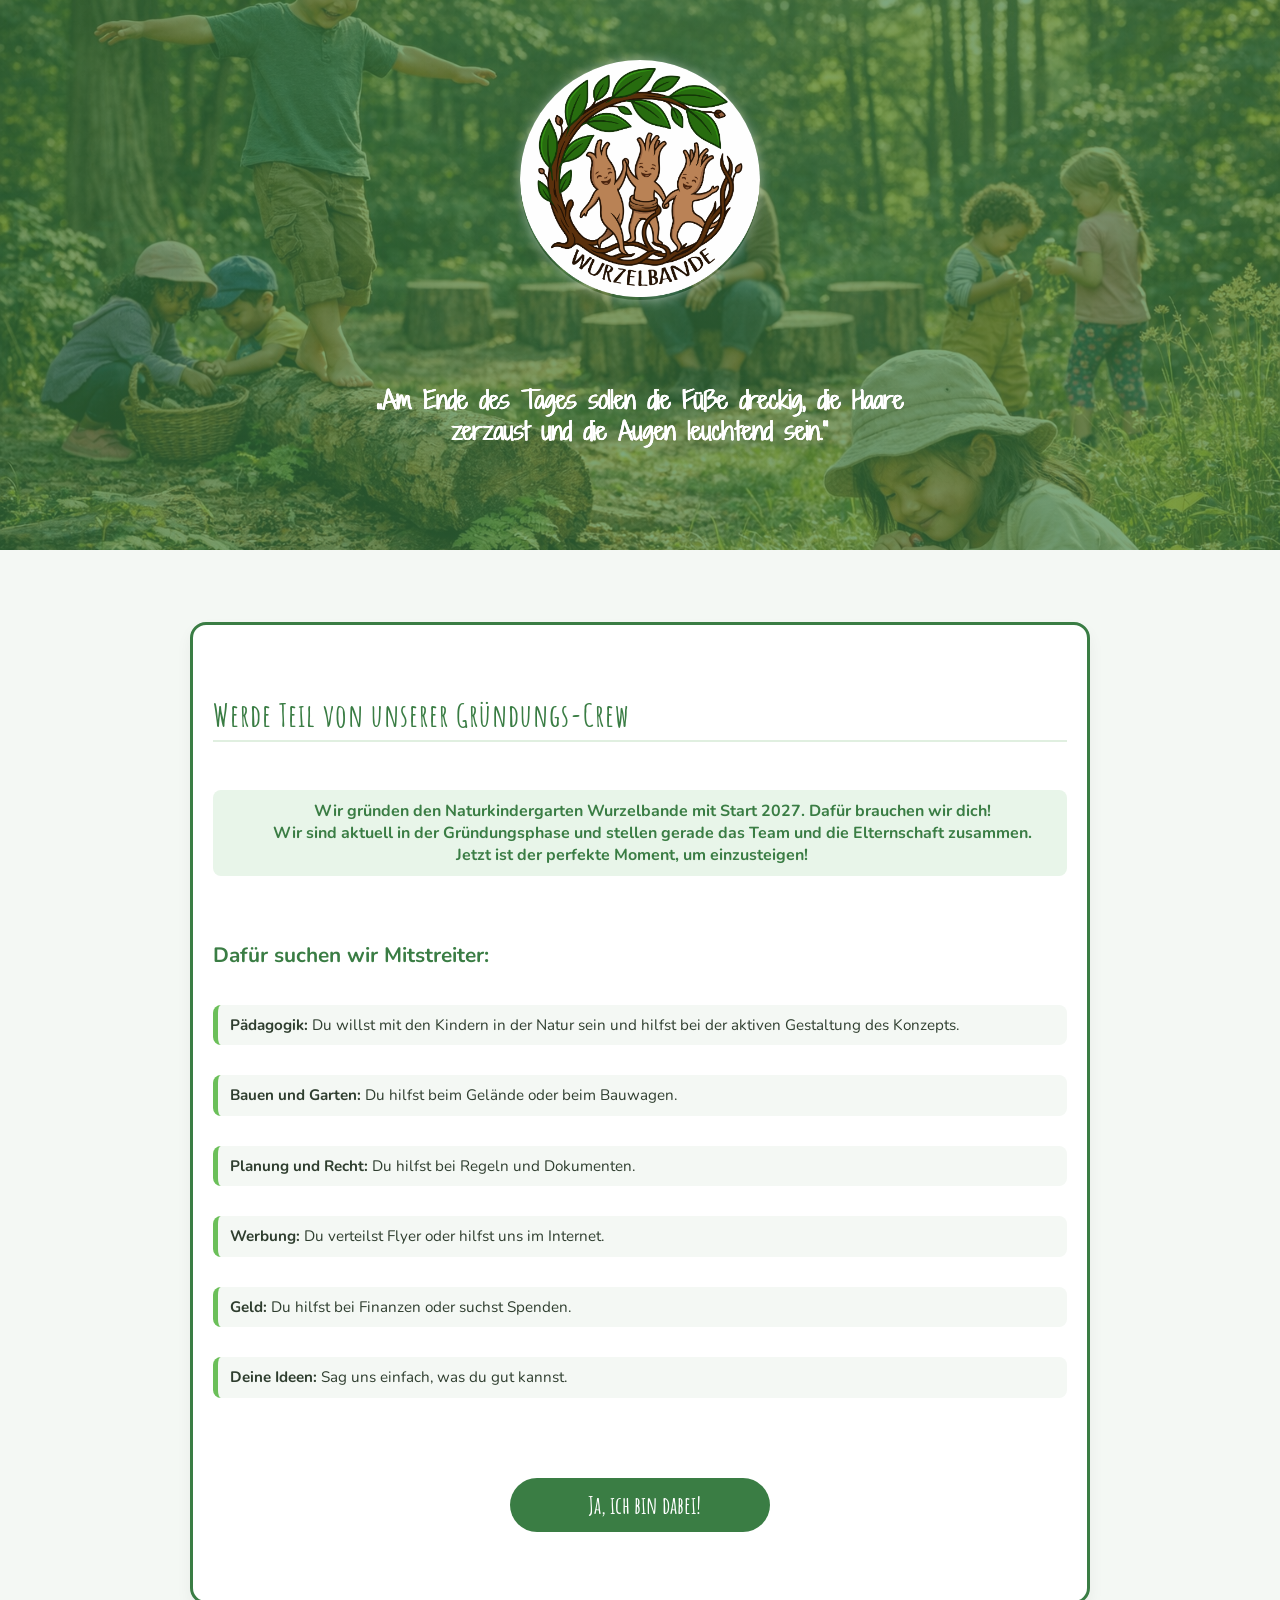
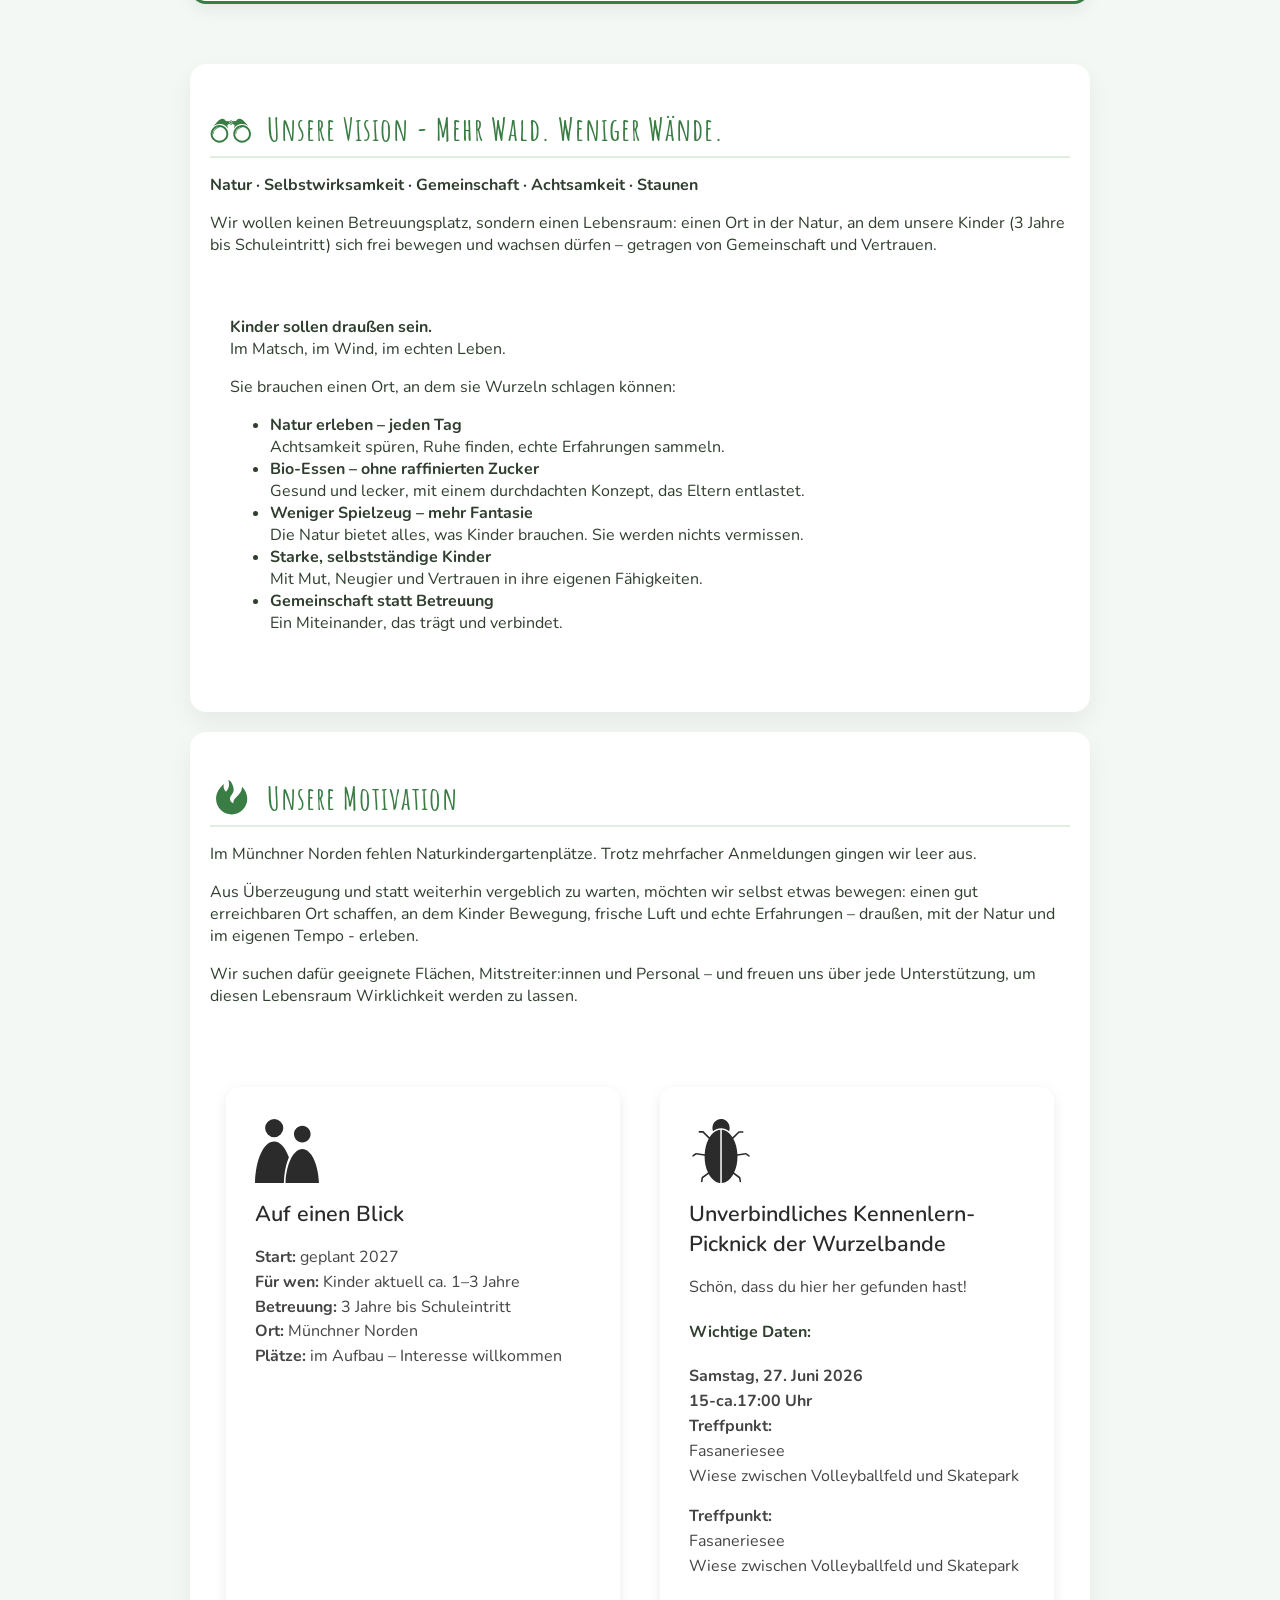
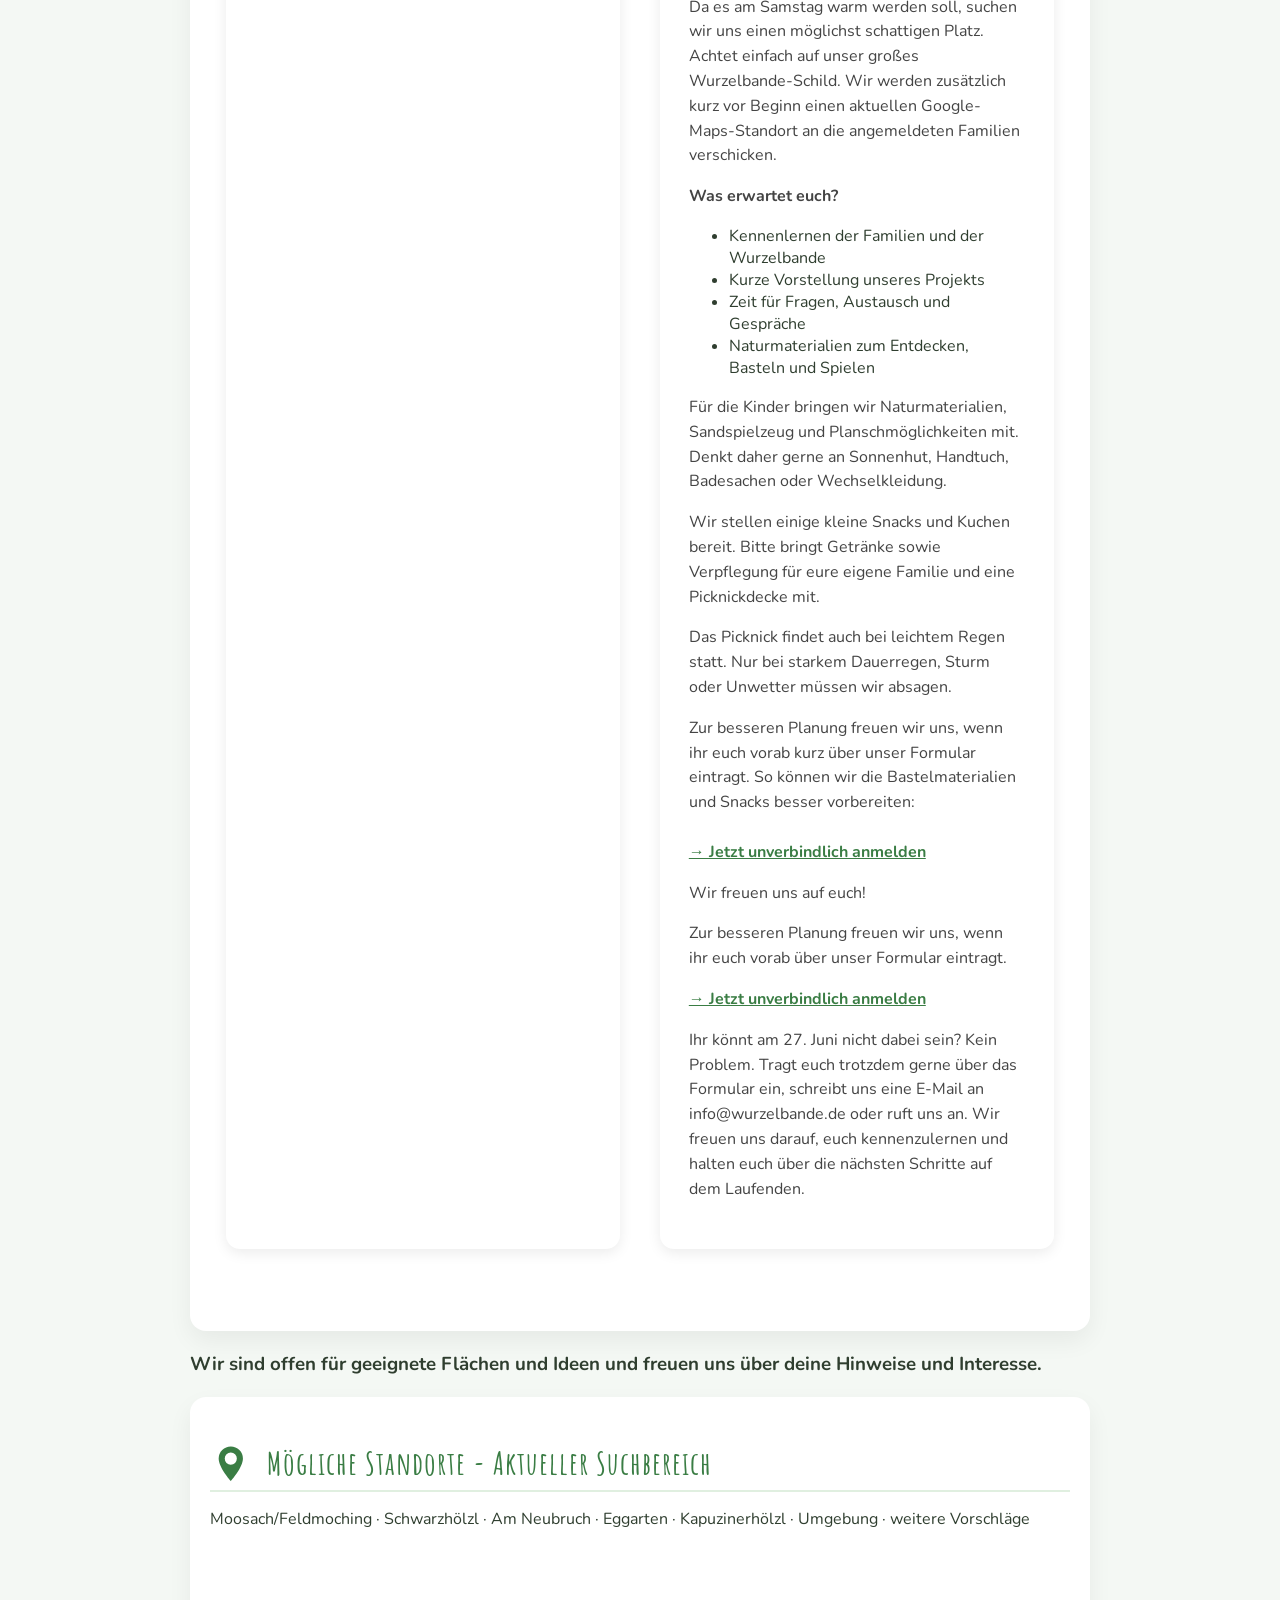
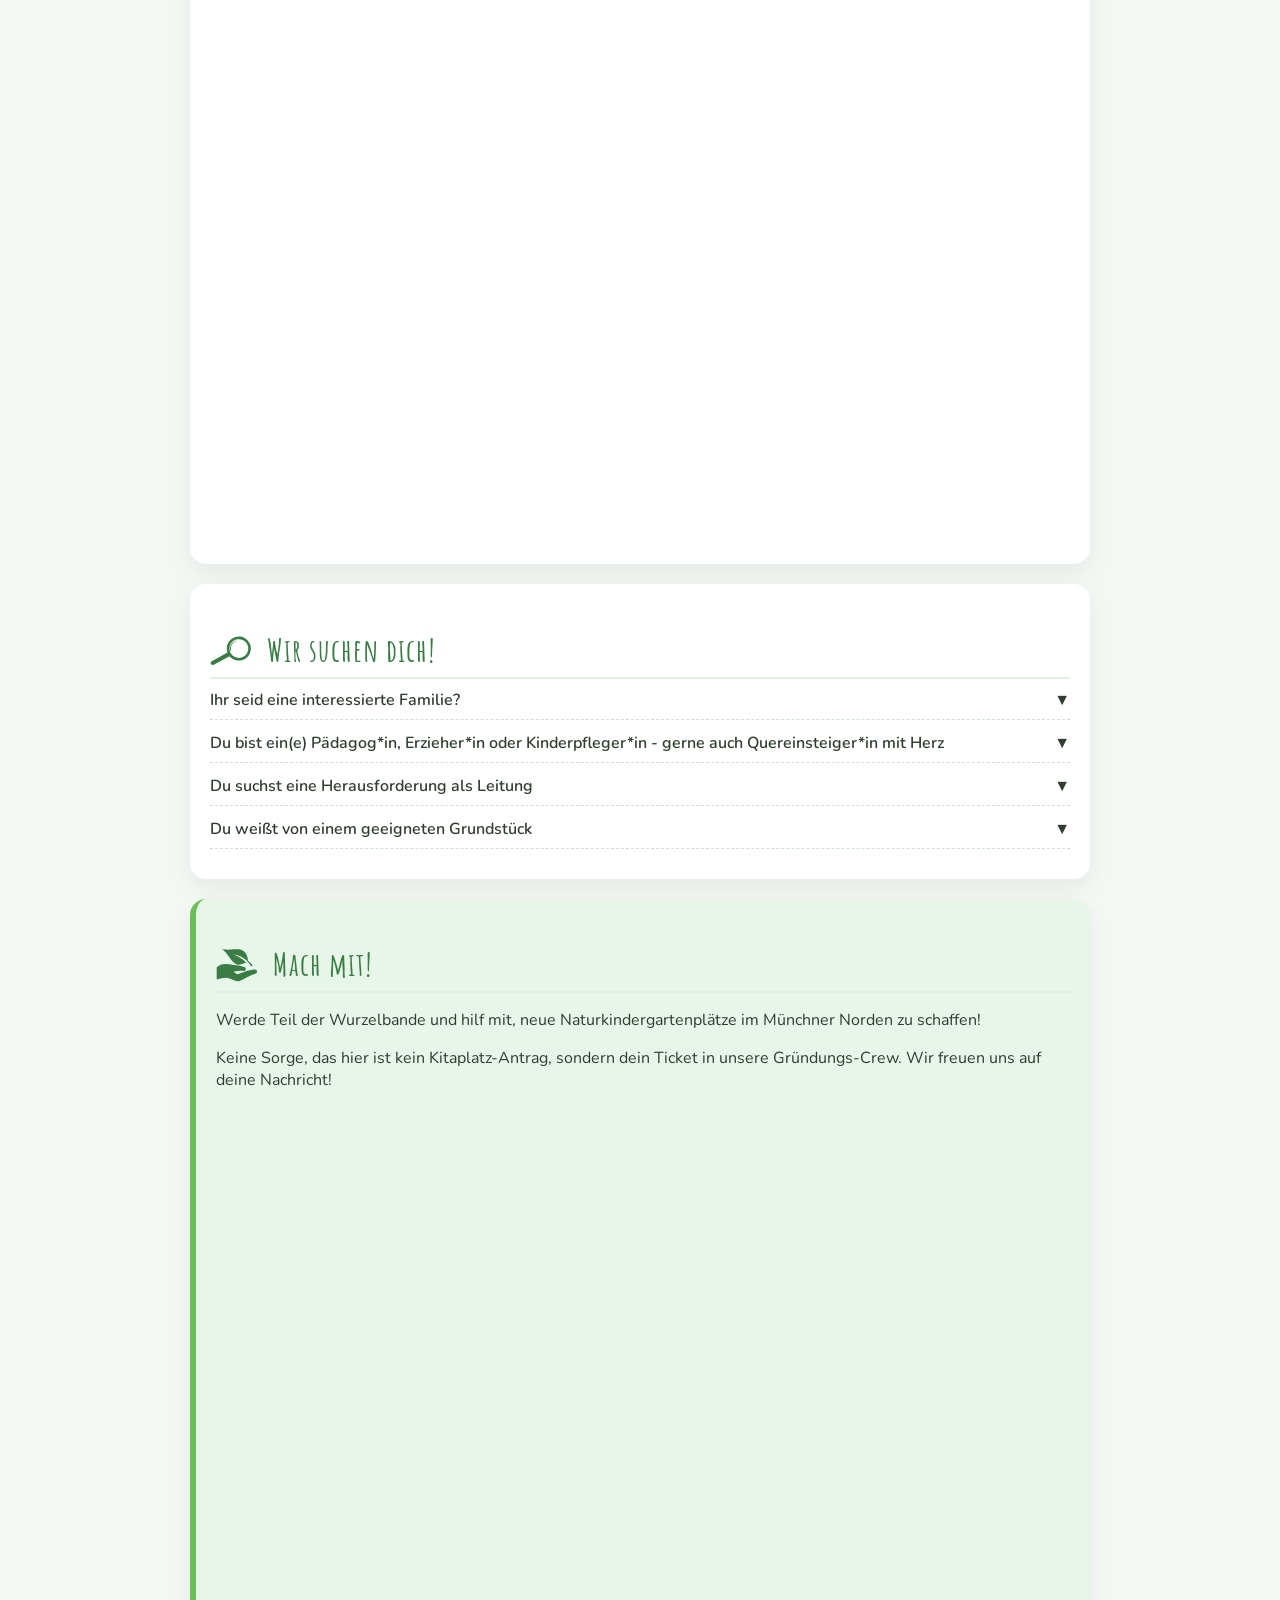
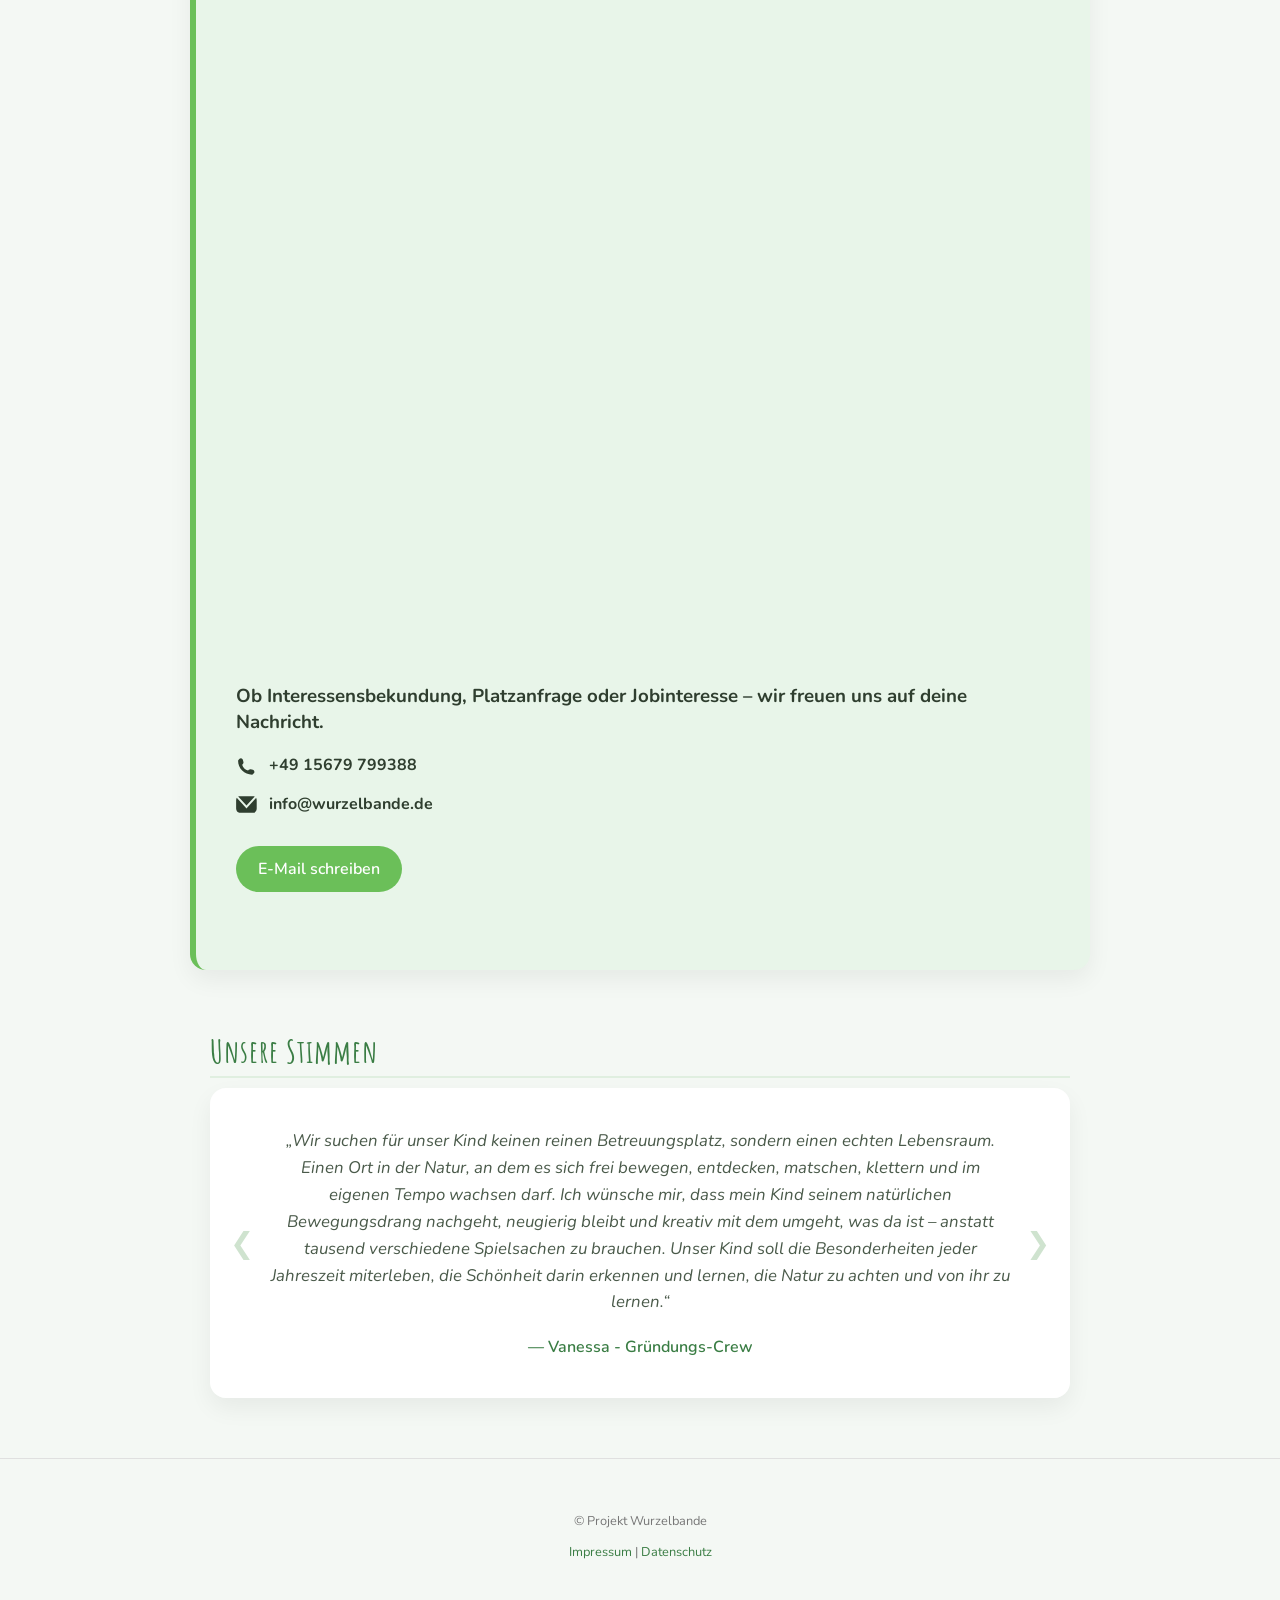
==== index.html @ 3ebfa4a1 "Enhance event details for the picnic Added additional information about the event, including details" ====
<!DOCTYPE html>
<html lang="de">
<head>
  <meta charset="UTF-8">
  <meta name="viewport" content="width=device-width, initial-scale=1.0">
  <title>Projekt Wurzelbande – Naturkindergarten Neugründung Münchner Norden</title>

  <link rel="icon" href="/favicon.svg" type="image/svg+xml">
  <link rel="icon" href="/favicon.png" type="image/png" sizes="32x32">

  <link href="https://fonts.googleapis.com/css2?family=Nunito:wght@400;600&family=Playfair+Display:ital@1&family=Amatic+SC:wght@400;700&family=Shadows+Into+Light+Two&display=swap" rel="stylesheet">
  <link rel="stylesheet" href="styles.css">
</head>

<body>
  <div class="kaefer-walk" style="--rand: 0.1">
    <img src="kaefer-cursor.svg" class="kaefer-frame frame1">
    <img src="kaefer2.svg" class="kaefer-frame frame2">
  </div>
  
  <div class="kaefer-walk" style="--rand: 0.6">
    <img src="kaefer-cursor.svg" class="kaefer-frame frame1">
    <img src="kaefer2.svg" class="kaefer-frame frame2">
  </div>
  
  <div class="kaefer-walk" style="--rand: 0.9">
    <img src="kaefer-cursor.svg" class="kaefer-frame frame1">
    <img src="kaefer2.svg" class="kaefer-frame frame2">
  </div>

  <header class="hero">
    <div class="logo-white-bg">
      <a href="index.html"><img src="202603_logo_wurzelbande_white_bg.png" alt="Wurzelbande Logo"></a>
    </div>
    <p class="quote">
      „Am Ende des Tages sollen die Füße dreckig, die Haare zerzaust und die Augen leuchtend sein.“
    </p>
  </header>

  <!-- OPTIMIERTER CTA-BEREICH -->
<section id="mitmachen" class="cta-section">
  <div class="card highlight-card">
    <h2>Werde Teil von unserer Gründungs-Crew</h2>
    
    <p class="urgent-note">
      Wir gründen den Naturkindergarten Wurzelbande mit Start 2027. Dafür brauchen wir dich!</br>
      Wir sind aktuell in der Gründungsphase und stellen gerade das Team und die Elternschaft zusammen.</br> 
      Jetzt ist der perfekte Moment, um einzusteigen!
    </p>

    <div class="action-box">
      <h3>Dafür suchen wir Mitstreiter:</h3>
      <ul class="task-list">
        <li><strong>Pädagogik:</strong> Du willst mit den Kindern in der Natur sein und hilfst bei der aktiven Gestaltung des Konzepts.</li>
        <li><strong>Bauen und Garten:</strong> Du hilfst beim Gelände oder beim Bauwagen.</li>
        <li><strong>Planung und Recht:</strong> Du hilfst bei Regeln und Dokumenten.</li>
        <li><strong>Werbung:</strong> Du verteilst Flyer oder hilfst uns im Internet.</li>
        <li><strong>Geld:</strong> Du hilfst bei Finanzen oder suchst Spenden.</li>
        <li><strong>Deine Ideen:</strong> Sag uns einfach, was du gut kannst.</li>
      </ul>
      
      <a href="#form" class="cta-button">
        Ja, ich bin dabei!
      </a>
    </div>
  </div>
</section>

<section>

  <div class="card">
    <h2>
      <svg class="icon" viewBox="0 0 24 24" xmlns="http://www.w3.org/2000/svg" aria-hidden="true" fill="currentColor">
        <path d="M5.468 8.689c1.398 0 2.674.546 3.585 1.519.911.91 1.52 2.187 1.52 3.584s-.548 2.674-1.52 3.585c-.911.911-2.187 1.519-3.585 1.519s-2.673-.547-3.584-1.519c-.912-.911-1.52-2.187-1.52-3.585s.547-2.673 1.52-3.584c.91-.912 2.187-1.52 3.584-1.52m2.795 2.31c-.729-.73-1.701-1.155-2.795-1.155s-2.065.425-2.795 1.154S1.52 12.7 1.52 13.792s.425 2.066 1.154 2.795 1.702 1.155 2.795 1.155 2.066-.426 2.795-1.155 1.155-1.701 1.155-2.795-.426-2.066-1.155-2.795m-6.136 2.674c0 .06-.061.121-.183.121-.06 0-.182-.06-.182-.121 0-.972.365-1.823 1.033-2.491s1.519-1.033 2.552-1.033c.06 0 .182.06.182.121s-.06.122-.182.122c-.912 0-1.701.364-2.248.972-.608.608-.972 1.397-.972 2.309M18.53 8.689c1.398 0 2.674.546 3.585 1.519.912.91 1.52 2.187 1.52 3.584s-.548 2.674-1.52 3.585c-.911.911-2.187 1.519-3.585 1.519s-2.673-.547-3.584-1.519c-.912-.911-1.52-2.187-1.52-3.585s.548-2.673 1.52-3.584c.911-.912 2.187-1.52 3.584-1.52m2.795 2.31c-.729-.73-1.7-1.155-2.795-1.155s-2.065.425-2.794 1.154-1.155 1.702-1.155 2.795.425 2.066 1.155 2.795 1.7 1.155 2.794 1.155 2.066-.426 2.795-1.155 1.155-1.701 1.155-2.795-.425-2.066-1.155-2.795m-6.136 2.674c0 .06-.061.121-.183.121-.06 0-.182-.06-.182-.121 0-.972.365-1.823 1.033-2.491s1.52-1.033 2.552-1.033c.06 0 .182.06.182.121s-.06.122-.182.122c-.911 0-1.701.364-2.248.972-.608.608-.972 1.397-.972 2.309m-3.16-7.717q.547 0 .912.365l.121.121 2.005-.06c1.398-2.491 3.707-1.58 7.048 2.916-1.276-1.033-2.855-1.458-4.435-1.154a5.42 5.42 0 0 0-3.828 2.552c.122-.73.243-1.398.365-1.945l-1.094-.79c-.06.061-.122.122-.122.183q-.364.364-.911.364t-.911-.364c-.061-.061-.122-.122-.122-.183l-1.094.79c.122.608.304 1.215.365 1.945-.85-1.337-2.248-2.248-3.828-2.552-1.58-.243-3.22.182-4.435 1.154C5.408 4.8 7.716 3.89 9.114 6.38l2.005.06.121-.121q.365-.365.912-.365zm.608.669c-.182-.183-.365-.243-.608-.243s-.486.121-.607.243c-.183.182-.243.364-.243.607s.121.486.243.608c.182.182.364.243.607.243s.486-.122.608-.243c.182-.182.243-.365.243-.608s-.122-.486-.243-.607m-.608.06c.304 0 .547.244.547.547s-.243.547-.547.547-.547-.243-.547-.547.243-.547.547-.547"/>
      </svg>
      Unsere Vision - Mehr Wald. Weniger Wände.
    </h2>
    <p><strong>Natur · Selbstwirksamkeit · Gemeinschaft · Achtsamkeit · Staunen</strong></p>
    <p>
      Wir wollen keinen Betreuungsplatz, sondern einen Lebensraum:
      einen Ort in der Natur, an dem unsere Kinder (3 Jahre bis Schuleintritt) sich frei bewegen und wachsen dürfen –
      getragen von Gemeinschaft und Vertrauen.
    </p>
    <section>
      <p><strong>Kinder sollen draußen sein.</strong><br>
      Im Matsch, im Wind, im echten Leben.</p>
    
      <p>Sie brauchen einen Ort, an dem sie Wurzeln schlagen können:</p>
    
      <ul>
        <li>
          <strong>Natur erleben – jeden Tag</strong><br>
          Achtsamkeit spüren, Ruhe finden, echte Erfahrungen sammeln.
        </li>
        <li>
          <strong>Bio-Essen – ohne raffinierten Zucker</strong><br>
          Gesund und lecker, mit einem durchdachten Konzept, das Eltern entlastet.
        </li>
        <li>
          <strong>Weniger Spielzeug – mehr Fantasie</strong><br>
          Die Natur bietet alles, was Kinder brauchen. Sie werden nichts vermissen.
        </li>
        <li>
          <strong>Starke, selbstständige Kinder</strong><br>
          Mit Mut, Neugier und Vertrauen in ihre eigenen Fähigkeiten.
        </li>
        <li>
          <strong>Gemeinschaft statt Betreuung</strong><br>
          Ein Miteinander, das trägt und verbindet.
        </li>
      </ul>
    </section>
  </div>

  <div class="card">
    <h2>
      <svg class="icon" viewBox="0 0 24 24">
        <path d="M12 2c1.5 2.5 2 4.5 1.5 6-.5 1.5-2 2.5-2 4 0 1.2.8 2.2 2 2.6-.3-1.8 1.2-3.1 2.5-4.4 1.4-1.4 2.5-3.1 2.5-5.2 2 2 3 4.5 3 7 0 5-4 9-9 9s-9-4-9-9c0-3.2 1.8-6.2 4.5-8.5-.5 2 .2 3.5 1.2 4.5 1.2-1.2 1.8-2.8 1.8-4.5 0-.8-.2-1.6-.5-2.5z"/>
      </svg>
      Unsere Motivation
    </h2>
    <p>Im Münchner Norden fehlen Naturkindergartenplätze. Trotz mehrfacher Anmeldungen gingen wir leer aus.</p>
    <p>
      Aus Überzeugung und statt weiterhin vergeblich zu warten, möchten wir selbst etwas bewegen: einen gut erreichbaren Ort schaffen, an dem Kinder Bewegung, 
      frische Luft und echte Erfahrungen – draußen, mit der Natur und im eigenen Tempo - erleben.
    </p>
    <p>
      Wir suchen dafür geeignete Flächen, Mitstreiter:innen und Personal – und freuen uns über jede Unterstützung, 
      um diesen Lebensraum Wirklichkeit werden zu lassen. 
    </p>
    <section class="werte">
      <div class="werte-grid">
        <article class="werte-card">
          <div class="werte-icon">
            <svg viewBox="0 0 64 64" xmlns="http://www.w3.org/2000/svg" aria-hidden="true" fill="currentColor">
              <path d="M47.3 6.8c-4.6 0-8.3 3.7-8.3 8.3s3.7 8.3 8.3 8.3 8.3-3.7 8.3-8.3-3.7-8.3-8.3-8.3M19.2 0a9.1 9.1 0 1 0 0 18.2 9.1 9.1 0 0 0 0-18.2M0 64c.6-23.1 8.4-41.6 19.2-41.6 5.9 0 11.2 6.1 14.7 15.9-2.9 6.8-4.8 16-5 26H0zm47.3-34.1c9.2 0 16.7 16.5 16.7 36.1H30.5c.1-19.6 7.6-36.1 16.8-36.1z"/>
            </svg>
          </div>
        
          <h3>Auf einen Blick</h3>
        
          <p>
            <strong>Start:</strong> geplant 2027<br>
            <strong>Für wen:</strong> Kinder aktuell ca. 1–3 Jahre<br>
            <strong>Betreuung:</strong> 3 Jahre bis Schuleintritt<br>
            <strong>Ort:</strong> Münchner Norden<br>
            <strong>Plätze:</strong> im Aufbau – Interesse willkommen
          </p>
        </article>
        <article class="werte-card">
          <div class="werte-icon">
            <svg viewBox="0 0 1776 1980" xmlns="http://www.w3.org/2000/svg" aria-hidden="true" fill="currentColor">
              <path d="M866 1980V332c-128 10-244 97-331 234L349 381c-5-5-11-7-17-7H214c-13 0-24 11-24 24s11 24 24 24h108l187 186s1 0 1 1c-71 130-118 296-127 480l-261-40c-7-1-14 1-19 5l-94 69c-10 8-13 22-5 33 8 10 22 13 33 5l87-64 257 39v21c0 188 39 360 104 499l-191 142c-5 4-8 10-9 16l-17 117a23.7 23.7 0 1 0 47 7l16-107 176-131c9 16 17 31 27 46 87 138 203 227 332 237zm427-324 189 141c5 4 8 10 9 16l17 117a23.7 23.7 0 1 1-47 7l-16-107-175-130c-8 15-17 30-26 45-87 138-203 227-332 237V334c128 10 244 97 330 233l185-184c5-5 11-7 17-7h118c13 0 24 11 24 24s-11 24-24 24h-108l-186 185c72 130 118 297 128 481l258-39c7-1 14 1 19 5l94 69c10 8 13 22 5 33-8 10-22 13-33 5l-87-64-254 39v21c0 188-39 361-104 500zM916 1C769-13 639 99 624 253c-4 43 1 85 15 124 75-60 160-93 251-93 90 0 175 33 249 92 8-22 14-46 16-71 15-153-92-289-239-303z"/>
            </svg>
          </div>    
<h3 id="aktuelles">Unverbindliches Kennenlern-Picknick der Wurzelbande</h3>

<p>
Schön, dass du hier her gefunden hast!
</p>

<h4>Wichtige Daten:</h4>
<p>
<strong>Samstag, 27. Juni 2026</strong><br>
<strong>15-ca.17:00 Uhr</strong><br>
<strong>Treffpunkt:</strong><br>
Fasaneriesee<br>
Wiese zwischen Volleyballfeld und Skatepark
</p>

<p>
<strong>Treffpunkt:</strong><br>
Fasaneriesee<br>
Wiese zwischen Volleyballfeld und Skatepark
</p>

<p>
Da es am Samstag warm werden soll, suchen wir uns einen möglichst schattigen Platz. Achtet einfach auf unser großes Wurzelbande-Schild. Wir werden zusätzlich kurz vor Beginn einen aktuellen Google-Maps-Standort an die angemeldeten Familien verschicken.
</p>

<p>
<strong>Was erwartet euch?</strong>
</p>

<ul>
  <li>Kennenlernen der Familien und der Wurzelbande</li>
  <li>Kurze Vorstellung unseres Projekts</li>
  <li>Zeit für Fragen, Austausch und Gespräche</li>
  <li>Naturmaterialien zum Entdecken, Basteln und Spielen</li>
</ul>

<p>
Für die Kinder bringen wir Naturmaterialien, Sandspielzeug und Planschmöglichkeiten mit. Denkt daher gerne an Sonnenhut, Handtuch, Badesachen oder Wechselkleidung.
</p>

<p>
Wir stellen einige kleine Snacks und Kuchen bereit. Bitte bringt Getränke sowie Verpflegung für eure eigene Familie und eine Picknickdecke mit.
</p>

<p>
Das Picknick findet auch bei leichtem Regen statt. Nur bei starkem Dauerregen, Sturm oder Unwetter müssen wir absagen.
</p>

<p>
Zur besseren Planung freuen wir uns, wenn ihr euch vorab kurz über unser Formular eintragt. So können wir die Bastelmaterialien und Snacks besser vorbereiten:
<br><br>
<a href="#form" style="font-weight: bold; text-decoration: underline;">
→ Jetzt unverbindlich anmelden
</a>
</p>

<p>
Wir freuen uns auf euch!
</p>

<p>
Zur besseren Planung freuen wir uns, wenn ihr euch vorab über unser Formular eintragt.
</p>

<p>
<a href="#form" style="font-weight: bold; text-decoration: underline;">
→ Jetzt unverbindlich anmelden
</a>
</p>

<p>
Ihr könnt am 27. Juni nicht dabei sein? Kein Problem. Tragt euch trotzdem gerne über das Formular ein, schreibt uns eine E-Mail an info@wurzelbande.de oder ruft uns an. Wir freuen uns darauf, euch kennenzulernen und halten euch über die nächsten Schritte auf dem Laufenden.
</p>

      </article>
    </section>
    </div>

    
    <h3><strong>Wir sind offen für geeignete Flächen und Ideen und freuen uns über deine Hinweise und Interesse.</strong></h3>
  </div>

  <div class="card">
    <h2>
      <svg class="icon" viewBox="0 0 24 24">
        <path d="M12 2a7 7 0 0 1 7 7c0 5.25-7 13-7 13S5 14.25 5 9a7 7 0 0 1 7-7zm0 10.5a3.5 3.5 0 1 0 0-7 3.5 3.5 0 0 0 0 7z"/>
      </svg>
      Mögliche Standorte - Aktueller Suchbereich
    </h2>
    <p>Moosach/Feldmoching · Schwarzhölzl · Am Neubruch · Eggarten · Kapuzinerhölzl · Umgebung · weitere Vorschläge</p>
    <!-- Desktop (Zoom 14) -->
    <iframe 
      id="map-desktop"
      width="100%" 
      height="600" 
      frameborder="0" 
      allowfullscreen
      src="https://umap.openstreetmap.fr/de/map/wurzelbande-suchregion_1390798?scaleControl=false&miniMap=false&scrollWheelZoom=false&zoomControl=true&moreControl=true&captionBar=false&captionMenus=true&datalayers=9bab31c8-04dd-421d-86a2-d429b6554ab0#12/48.2041/11.5232"">
    </iframe>
    
    <!-- Tablet (Zoom 13) -->
    <iframe 
      id="map-tablet"
      width="100%" 
      height="500" 
      frameborder="0" 
      allowfullscreen
      src="https://umap.openstreetmap.fr/de/map/wurzelbande-suchregion_1390798?scaleControl=false&miniMap=false&scrollWheelZoom=false&zoomControl=true&moreControl=true&captionBar=false&captionMenus=true&datalayers=9bab31c8-04dd-421d-86a2-d429b6554ab0#13/48.2041/11.5232">
    </iframe>
    
    <!-- Mobil (Zoom 12) -->
    <iframe 
      id="map-mobile"
      width="100%" 
      height="380" 
      frameborder="0" 
      allowfullscreen
      src="https://umap.openstreetmap.fr/de/map/wurzelbande-suchregion_1390798?scaleControl=false&miniMap=false&scrollWheelZoom=false&zoomControl=true&moreControl=true&captionBar=false&captionMenus=true&datalayers=9bab31c8-04dd-421d-86a2-d429b6554ab0#12/48.2041/11.5232">
    </iframe>
  </div>

  <div class="card">
    <h2>
      <svg class="icon" viewBox="0 0 24 24"  xmlns="http://www.w3.org/2000/svg" aria-hidden="true" fill="currentColor">
        <path d="m11.27844 15.10164-9.14382 4.98609c-.57348.3186-1.29033.09558-1.60893-.4779s-.09558-1.29033.4779-1.60893l9.09603-4.97016c-.66906-1.84788-.52569-3.88692.41418-5.62329.84429-1.56114 2.27799-2.81961 4.10994-3.37716s3.72762-.3186 5.28876.52569 2.81961 2.27799 3.37716 4.10994.3186 3.72762-.52569 5.28876-2.27799 2.81961-4.10994 3.37716-3.72762.3186-5.28876-.52569c-.7965-.43011-1.51335-1.00359-2.10276-1.72044zm7.91721-9.19161c-1.22661-.65313-2.69217-.84429-4.12587-.39825-1.4337.43011-2.5488 1.40184-3.20193 2.62845s-.84429 2.69217-.39825 4.12587c.43011 1.4337 1.40184 2.5488 2.62845 3.20193s2.69217.84429 4.12587.39825c1.4337-.43011 2.5488-1.40184 3.20193-2.62845s.84429-2.69217.39825-4.12587c-.43011-1.4337-1.40184-2.5488-2.62845-3.20193m-7.37559 6.08526c-.38232-1.25847-.22302-2.5488.36639-3.61611.58941-1.09917 1.593-1.97532 2.89926-2.35764 0-.01593.20709-.04779.25488.07965.03186.12744-.1593.22302-.1593.20709-2.34171.71685-3.63204 3.21786-2.93112 5.5755.06372.20709-.38232.30267-.41418.12744z"/>
      </svg>
      Wir suchen dich!
    </h2>
    <details class="info-item">
      <summary>Ihr seid eine interessierte Familie? <span class="arrow">▼</span></summary>
      <p>
        Stellt euch einen Ort vor, an dem Kinder aus einem einfachen Stück Rinde ein Boot machen, aus einem Stein ein kleines Auto, 
        oder ein Ast wird ein Zauberstab, dann ein Bohrer und anschließend eine Angel. An diesem Ort ist Fantasie selbstverständlich, 
        weil die Natur jeden Tag neue Materialien schenkt, die zu allem werden können, was Kinder sich ausdenken. Dieser Ort erlaubt es
        den Kindern zu spielen, toben, matschen, klettern und die Natur zu erkunden, die Tiere zu beobachten und zu erfahren, dass wir nur 
        Gast in dieser faszinierenden Umgebung sind.
      </p>
      <p>
        Vielleicht wünscht ihr euch genau so einen Ort für euer Kind.
        Vielleicht möchtet ihr Teil einer Gemeinschaft werden, die gerade entsteht.
        Vielleicht habt ihr Ideen, Energie oder einfach Freude daran, etwas Neues mit aufzubauen.
      </p>
      <p>Wenn euch dieser Gedanke berührt, dann fühlt euch eingeladen, den nächsten Schritt zu gehen.</p>
      <h3><a href="#kontakt">Meldet euch. Fragt nach. Kommt ins Gespräch. Macht mit.</a></h3>
      <p>
        Gemeinsam können wir einen Naturkindergarten schaffen, der Kindern Raum gibt, ihre Welt mit offenen Augen und offener Fantasie 
        zu entdecken.
      </p>
    </details>

    <details class="info-item">
      <summary>Du bist ein(e) Pädagog*in, Erzieher*in oder Kinderpfleger*in - gerne auch Quereinsteiger*in mit Herz <span class="arrow">▼</span></summary>
      <p>Du hast Freude am Draußen-Sein und das <strong>bei jedem Wetter</strong>. Du hast die Schnauze voll vom ständigen drinnen sein, rumsitzen und bewegst dich einfach lieber. Du lässt dich von der Neugierde der Kinder anstecken und lernst gerne mit ihnen was die Natur euch im Wechsel der Jahreszeiten wundervolles zu entdecken gibt.</p>
      <p>Gerne unterstützen wir dich bei einer Weiterbildung in Wald-/Naturpädagogik. </p>

      <h4>Was dich erwartet</h4>
      <section class="werte">
        <div class="werte-grid">
      
          <!-- Arbeiten in der Natur -->
          <article class="werte-card">
            <div class="werte-icon">
              <svg viewBox="0 0 64 64" aria-hidden="true" fill="currentColor" xmlns="http://www.w3.org/2000/svg">
                <path d="M0.87 56.02c18.78 1.82 35.03 1.98 48.83 0.32-5.78-2.06-13.96-3.02-24.43-2.93-0.4-1.27-0.71-2.54-0.95-3.67 5-0.08 9.82-0.48 14.49-1.36-5.54-4.63-8.7-8.26-9.34-10.77 2.06 0.08 4.03-0.08 6.06-0.48-4.49-3.29-7.34-6.42-8.61-9.22 1.5 0 2.93-0.24 4.28-0.79-3.88-3.11-7.2-8.52-10.12-16.26-1.9 6.79-5.15 12.27-9.6 16.26 1.43 0.32 2.86 0.56 4.28 0.87-1.59 3-4.28 5.84-8.33 8.52 0.95 0.63 2.86 0.95 5.79 0.95-2.54 4.03-5.79 7.34-9.6 10.12 4.92 0.87 9.68 1.51 14.36 1.75l-0.32 3.67c-5.78 0.4-11.39 1.27-16.77 2.7"/>
                <path d="M51.03 29.2c10.96 1.27 11.84 16.3-13.76 12.64-0.4-0.08-1.35-0.08-2.3-0.16-0.32-0.32-0.63-0.63-0.87-0.95-0.16-0.24-0.4-0.4-0.56-0.63 0.79-0.08 1.59-0.24 2.38-0.4l5.47-1.11-4.52-3.27c-2.14-1.51-3.81-3.03-5.15-4.47-0.24-0.24-0.48-0.56-0.71-0.79 0.32-0.08 0.71-0.24 1.03-0.32l4.12-1.51-3.41-2.7c-1.43-1.11-2.7-2.62-3.96-4.47 1.67-5.67 15.2-4.87 14.88 3.83 4.28-1.11 6.82 0.79 7.39 4.28z"/>
                <path d="M53.15 27.8c3.27-3.19 3.27-8.38 0.08-11.64-3.19-3.27-8.38-3.27-11.64-0.08-0.32 0.32-0.56 0.63-0.79 0.95 0.08 0 0.08 0.08 0.16 0.08 1.91 1.27 3.43 3.11 4.03 5.47 1.75 0 3.27 0.4 4.51 1.27q2.21 1.39 3.03 3.96h0.16l0.24-0.24zM63.1 22.74l-6.06 1.75v-0.16c0.16-0.71 0.24-1.51 0.24-2.22 0-0.32 0-0.63-0.08-1.03l5.83 1.67zm-2.14 7.43l-6.06-1.51c0.79-0.87 1.35-1.91 1.75-2.93zm0.95-14.14l-4.76 3.72c-0.24-1.11-0.63-2.14-1.27-3.11zm-5-6.38l-1.99 5.67-0.48-0.48c-0.63-0.63-1.35-1.19-2.06-1.59l4.44-3.67zm-7.11-3.27l0.79 5.91c-1.03-0.32-2.06-0.48-3.11-0.56h-0.16l2.54-5.43zm-7.59 0.56l3.27 4.99c-1.03 0.24-1.91 0.56-2.86 1.11h-0.32l-0.16-6.1zm-6.22 3.91l5.23 2.93c-0.24 0.24-0.56 0.48-0.79 0.71l-0.56 0.56c-0.16 0.16-0.32 0.4-0.48 0.63l-0.08 0.16-0.48 0.48z"/>
              </svg>
            </div>
            <h3>Arbeiten in der Natur</h3>
            <p>
              Die Natur ist unser größter Lern- und Erlebnisraum. Die Kinder erleben Jahreszeiten,
              Wetter und Elemente unmittelbar und entwickeln eine tiefe Wertschätzung für ihre Umwelt.
              Achtsamkeit, Entdecken und Staunen gehören bei uns zum Alltag.
            </p>
          </article>
      
          <!-- Pädagogik mit Sinn -->
          <article class="werte-card">
            <div class="werte-icon">
              <svg viewBox="0 0 64 64" xmlns="http://www.w3.org/2000/svg" aria-hidden="true" fill="currentColor">
                <!-- Glühbirne -->
                 <path d="M20.2 58.3c1.16 3.6 6 6.3 11.8 6.3s10.6-2.7 11.8-6.3zm-.3-2.7h24.2c.2 0 .3.1.3.3v.8c0 .2-.1.3-.3.3H19.9c-.2 0-.3-.1-.3-.3v-.8c0-.2.1-.3.3-.3M32 6.1c6.2 0 11.8 2.7 15.9 7.1 4.1 4.4 6.6 10.4 6.6 17.1 0 3-.5 5.9-1.5 8.6-1 2.7-2.4 5.3-4.2 7.5-.6.7-1 .1-1.4 1.4-.6.6-.7.7-.7 2.6v3c0 .7-.3 1.3-.7 1.7-.4.5-1 .7-1.7.7H19.7c-.7 0-1.3-.3-1.7-.7-.4-.4-.7-1-.7-1.7v-3c0-1.9-.1-2-1.4-3.3-.3-.3-.8-.8-1.4-1.4-1.8-2.2-3.3-4.8-4.3-7.5-1-2.7-1.5-5.6-1.5-8.6 0-6.7 2.5-12.7 6.6-17.1C20.2 8.8 25.8 6.1 32 6.1zm-.7 28.4 16-8 1 6.3-.7 5.1c.1.9 4.1-.1 4-.9l-2-4.6-1-6.5 1.5-.8-18.8-9.4-18.8 9.4zm-13.3 4.3 13.3 6.6 13.3-6.6v-8l-13.3 6.6-13.3-6.6zm38.4-10.4c-.3 0-.6-.4-.6-.8s.3-.8.6-.8h6.8c.3 0 .6.4.6.8s-.3.8-.6.8zm-5.9-15.8c-.2.2-.7.2-1-.1-.3-.3-.4-.8-.1-1l4.9-4.9c.2-.2.7-.2 1 .1.3.3.4.8.1 1zM32 1.7c0 .3-.4.6-.8.6s-.8-.3-.8-.6V.6c0-.3.4-.6.8-.6s.8.3.8.6zM.6 29.5c-.3 0-.6-.4-.6-.8s.3-.8.6-.8h6.8c.3 0 .6.4.6.8s-.3.8-.6.8zm9-21.8c-.2-.2-.7-.2-1 .1-.3.3-.4.8-.1 1l4.9 4.9c.2.2.7.2 1-.1.3-.3.4-.8.1-1z"/>
              </svg>
            </div>
            <h3>Pädagogik mit Sinn</h3>
            <p>
              „Hilf mir, es selbst zu tun“ – inspiriert von Emmi Piklers Haltung geben wir Kindern Raum,
              Dinge eigenständig zu entdecken. Sie dürfen ausprobieren, Fehler machen und mit allen
              Sinnen lernen. Wir begleiten achtsam, ohne vorwegzunehmen, was sie selbst herausfinden
              können.
            </p>
          </article>
      
          <!-- Echtes Teamgefühl -->
          <article class="werte-card">
            <div class="werte-icon">
              <svg viewBox="0 0 64 64" xmlns="http://www.w3.org/2000/svg" aria-hidden="true" fill="currentColor">
                <!-- Große und kleine Person -->
                <path d="M47.3 6.8c-4.6 0-8.3 3.7-8.3 8.3s3.7 8.3 8.3 8.3 8.3-3.7 8.3-8.3-3.7-8.3-8.3-8.3M19.2 0a9.1 9.1 0 1 0 0 18.2 9.1 9.1 0 0 0 0-18.2M0 64c.6-23.1 8.4-41.6 19.2-41.6 5.9 0 11.2 6.1 14.7 15.9-2.9 6.8-4.8 16-5 26H0zm47.3-34.1c9.2 0 16.7 16.5 16.7 36.1H30.5c.1-19.6 7.6-36.1 16.8-36.1z"/>              </svg>
            </div>
            <h3>Echtes Teamgefühl</h3>
            <p>
              Ein wertschätzendes Miteinander ist für uns die Basis. Nur wenn Pädagog*innen
              sich wohlfühlen, entsteht eine Atmosphäre, in der Kinder sich sicher, gesehen und willkommen
              fühlen. Wir leben Offenheit, Humor und Zusammenhalt. Wir sehen Eltern und Personal als Team und wissen, wie wichtig Team-Building ist.
            </p>
          </article>
      
          <!-- Raum für eigene Ideen -->
          <article class="werte-card">
            <div class="werte-icon">
              <svg viewBox="0 0 64 64" xmlns="http://www.w3.org/2000/svg" aria-hidden="true" fill="currentColor">
                <!-- Lupe mit Blatt -->
                <path d="M22 15.2q2.7 3.5 4.9 7.6c2 3.6 4 6.9 6 8h.1c2.7 1.8 6 1 9.7 0l3.1-.7Q39 22.9 29.4 19.3A37 37 0 0 1 46.7 28q-.3-3.6-1.3-6.2a9 9 0 0 0-4.5-4.7c-2-1.3-5.8-1.3-10-1.3q-4.6.1-9-.6M30.1 40 6.7 52.8a3 3 0 1 1-2.9-5.4l23.4-12.7a18 18 0 0 1-.6-10l-.8-1.3a38 38 0 0 0-6-8.8l-2-1.7 2.5.7c3 1 7 1 10.7 1h2A17.8 17.8 0 1 1 30.2 40m0-10a14 14 0 0 0 7.2 11 13.8 13.8 0 0 0 19.8-16.4A14 14 0 0 0 40 15.4l1.5.7q3.4 1.7 5 5.3 1.4 3.7 1.4 7.8 2.7 2.7 5 6l-2.2 1a47 47 0 0 0-4-5.1L43 32c-3.8 1-7.4 1.8-10.5-.2a8 8 0 0 1-2.3-1.9m16.1-14.2q5.2.8 8.1 4.7 3.1 4 2.5 9.2s0 .6-.4.5-.4-.6-.3-.6c.8-6.2-3.7-11.9-10-12.7-.5 0-.3-1.2.1-1"/>              </svg>
            </div>
            <h3>Raum für eigene Ideen</h3>
            <p>
              Als Elterninitiative gestalten wir den Kindergarten gemeinsam mit pädagogischen Fachkräften.
              Eure Erfahrungen und Impulse sind wertvoll. Wir schaffen Raum für Kreativität, neue Ideen
              und ein Konzept, das sich für alle Beteiligten stimmig anfühlt – vor allem für die Kinder.
            </p>
          </article>
      
        </div>
      </section>
    
      <hr>
    
      <h4>Was uns wichtig ist</h4>
      <ul class="job-values">
        <li>Freude an der Arbeit mit Kindern</li>
        <li>Naturverbundenheit</li>
        <li>Offenheit & Teamgeist</li>
        <li>Verantwortungsbewusstsein</li>
      </ul>    
    </details>

    <details class="info-item">
      <summary>Du suchst eine Herausforderung als Leitung <span class="arrow">▼</span></summary>
      <p>Du bist motiviert und brennst dafür dich an der Ausarbeitung unseres Konzepts mit Naturpädagogik und für unsere Kinder zu beteiligen?</p>
      <p>Du legst Wert auf Nachhaltigkeit, Kreativität, Respektvollen Umgang mit Kindern.</p>
      <p>Du bist dir noch nicht ganz sicher, hast noch keine Leitungserfahrung oder hättest gerne noch mehr Infos? Melde dich gerne einfach bei uns!</p>
      <p>Eine Schulung für eine Qualifizierung zur Einrichtungsleitung kann auch parallel mit dem Start im Kindergarten gemacht werden.</p>
    </details>

    <details class="info-item">
      <summary>Du weißt von einem geeigneten Grundstück <span class="arrow">▼</span></summary>
      <p>Die Fläche ist idealerweise naturbelassen und dient als Treffpunkt mit Schutzunterkunft und Materiallager. 
        Optimalerweise liegt sie in Wald-/Naturnähe und erlaubt ein einfaches Bringen und Abholen der Eltern.</p>
      <p>Generell sind wir jedoch offen für Ideen und Vorschläge. Ideen wie Bike-Pooling und die Anschaffung von Lastenrädern für Flexibilität sind auch Optionen für uns.</p>
      <p>Die Kinder sind den großteil des Tages unterwegs und außer einem Materiallager in Form von Container/Bauwagen/Jurte 
        und ggfs. Komposttoilette wird das Grundstück wenig verändert.</p>
    </details>
  </div>

  <div class="card cta">
    <h2>
      <svg class="icon" viewBox="0 0 24 24" xmlns="http://www.w3.org/2000/svg" fill="currentColor">
        <path d="M9 19.7q2.8 1.6 4.6 1.1 2-.9 3.8-1.9c2.3-1.1 4.9-2.3 5.7-2.4 1.2-1 .5-2.6-1.2-2.3q-2.9.2-9.3 2.7a6 6 0 0 1-2.5-1.5c3.8-.9 5.1-.5 6-.4 1.4-.2 1.7-2.2-.3-2.5a15 15 0 0 0-6-1Q3.3 9.9.4 12.9v7q5.8-1.9 8.6-.1zM4.5 2.5q2.4.5 5.2 0c2.1-.1 4-.3 5.2.4a5 5 0 0 1 2.6 2.4q.9 1.5 1 3.8 1.5 1.2 2.7 2.7l-.8.4A15 15 0 0 0 9.7 5.4a21 21 0 0 1 7.8 4.8l-1.2.4c-1.8.6-3.5 1.2-5 .3q-1.9-1-3.6-3.8-1.5-2.4-3.4-4l-1-.8 1.3.3z"/>      </svg>
      Mach mit!
    </h2>
    <p>Werde Teil der Wurzelbande und hilf mit, neue Naturkindergartenplätze im Münchner Norden zu schaffen!</p>
    <p>Keine Sorge, das hier ist kein Kitaplatz-Antrag, sondern dein Ticket in unsere Gründungs-Crew. Wir freuen uns auf deine Nachricht!</p>
    <div class="google-form-wrapper">
      <iframe id="form" src="https://docs.google.com/forms/d/e/1FAIpQLSdDuW8UWcFEk_mKLvpSJUlZt9JQlI-8HdGTxIsG14eAAOJc4w/viewform?embedded=true" height="500"></iframe>
    </div>
    <section id="kontakt">
      <h3>Ob Interessensbekundung, Platzanfrage oder Jobinteresse – wir freuen uns auf deine Nachricht.</h3>
      <p>
        <svg class="icon" viewBox="0 0 24 24" xmlns="http://www.w3.org/2000/svg" fill="currentColor" aria-hidden="true">
          <path d="M20.8 19.7 19.5 21c-.3.3-1 .5-1 .5-4.3 0-8.4-1.7-11.4-4.7S2.4 9.7 2.4 5.4c0 0 .2-.7.4-.9l1.3-1.3c.5-.5 1.4-.7 2-.5l.3.1c.7.2 1.4 1 1.5 1.6l.7 2.5c.2.7-.1 1.7-.6 2.2l-.9.9c.9 3.3 3.5 5.9 6.8 6.8l.9-.9c.5-.5 1.4-.7 2.2-.6l2.5.7c.7.2 1.4.9 1.6 1.5l.1.3c.2.7 0 1.6-.5 2z"/>
        </svg>
        <strong>+49 15679 799388</strong></p>
      <p>
        <svg class="icon" viewBox="0 0 24 24" xmlns="http://www.w3.org/2000/svg" aria-hidden="true" fill="currentColor">
          <g transform="scale(0.144)">
            <path d="M27 18h113c3 0 7 1 10 2L84 93 18 20c3-2 6-2 10-2zm134 13c3 6 5 12 5 20v66c0 18-12 33-26 33H27c-14 0-26-15-26-33V51c0-7 2-14 5-20l73 80 5 5 5-5 73-80z"/>
          </g>
        </svg>
        <strong>info@wurzelbande.de</strong>
      </p>
      <a class="button" href="mailto:info@wurzelbande.de">E-Mail schreiben</a>
    </section>
  </div>

</section>

<section class="review-carousel-section">
  <h2>Unsere Stimmen</h2>
  <div class="carousel-wrapper">
    <!-- Nur noch ein einziges, festes Pfeil-Paar für alle Zitate -->
    <a href="#slide-prev" class="arrow prev-arrow">❮</a>
    <a href="#slide-next" class="arrow next-arrow">❯</a>

    <div class="carousel-container">
      <div class="carousel-track">
        
        <!-- Zitat 1 -->
        <div class="review-card">
          <p class="review-text">„Wir suchen für unser Kind keinen reinen Betreuungsplatz, sondern einen echten Lebensraum. Einen Ort in der Natur, an dem es sich frei bewegen, entdecken, matschen, klettern und im eigenen Tempo wachsen darf. Ich wünsche mir, dass mein Kind seinem natürlichen Bewegungsdrang nachgeht, neugierig bleibt und kreativ mit dem umgeht, was da ist – anstatt tausend verschiedene Spielsachen zu brauchen. Unser Kind soll die Besonderheiten jeder Jahreszeit miterleben, die Schönheit darin erkennen und lernen, die Natur zu achten und von ihr zu lernen.“</p>
          <span class="review-author">— Vanessa - Gründungs-Crew</span>
        </div>
        
        <!-- Zitat 2 -->
        <div class="review-card">
          <p class="review-text">„Wir sind davon überzeugt, dass ein Naturkindergarten die wunderbare Chance bietet, im trubeligen Großstadtleben zur Ruhe zu kommen. Die Natur schenkt Kindern die Möglichkeit, sich ganz frei zu entfalten, ohne in eine vorgegebene Rolle passen zu müssen. Wir wünschen uns, dass unser Kind einen respektvollen Umgang mit seinen Mitmenschen, Tieren und der Umwelt lernt und aktiv lebt. Draußen im Grünen gibt es unendlich viele Möglichkeiten für unsere Kinder zu lernen, sich gesund zu entwickeln und einfach pure Freude zu haben.“</p>
          <span class="review-author">— Familie aus der Gründungs-Crew</span>
        </div>
        
        <!-- Zitat 3 -->
        <div class="review-card">
          <p class="review-text">„Für unser Kind wünschen wir uns einen Naturkindergarten, weil wir die tägliche Zeit an der frischen Luft als besonders wertvoll für die Entwicklung empfinden. Durch das freie Spielen im Freien sammeln die Kinder wichtige Erfahrungen, entfalten ihre Kreativität und bauen ein starkes Selbstvertrauen auf. Gleichzeitig liegt uns ein achtsamer Umgang mit der Umwelt und den Mitmenschen sehr am Herzen. Wir sind fest davon überzeugt, dass die natürliche Umgebung das Wohlbefinden, die Bewegung und das soziale Lernen unseres Kindes optimal unterstützt.“</p>
          <span class="review-author">— Manuela - Gründungs-Crew</span>
        </div>
    </div>
  </div>
</section>

<footer>
  <p>© Projekt Wurzelbande</p>
  <p>
    <a href="impressum.html">Impressum</a> |
    <a href="datenschutz.html">Datenschutz</a>
  </p>
</footer>

</body>
</html>

<!--
<section>
  <div class="card">
    <img src="Copilot_vision_image.png" class="hero-image" alt="Kinder verschiedener Herkunft spielen im Wald mit Betreuerin">
  </div> -->
---- styles.css ----
/* -------------------------------------------------- */
/* 1. GLOBAL STYLES & TYPOGRAFIE */
/* -------------------------------------------------- */

body {
  font-family: 'Nunito', sans-serif;
  margin: 0;
  background: #f4f8f4;
  color: #2f3e2f;
}

h1, h2 {
  font-family: 'Amatic SC', cursive;
  font-weight: 700;
  letter-spacing: 1px;
  color: #3a7d44;
}

h1 {
  font-size: 2.4em;
  margin-bottom: 20px;
}

h2 {
  font-size: 2em;
  margin-bottom: 10px;
  padding-bottom: 5px;
  border-bottom: 2px solid #e0efe0;
  display: block;
  width: 100%;
  box-sizing: border-box;
}

a {
  color: #3a7d44;
  text-decoration: none;
}


/* -------------------------------------------------- */
/* 2. HERO (Magnolia Style) */
/* -------------------------------------------------- */

.hero {
  background: linear-gradient(rgba(58,125,68,0.65), rgba(58,125,68,0.65)),
              url("Copilot_vision_image.png") center/cover no-repeat;
  color: white;
  text-align: center;
  padding: 60px 20px 40px;
  height: 50vh;

  display: flex;
  flex-direction: column;
  align-items: center;
  justify-content: center;
}

.hero h1 {
  margin: 10px 0;
  font-weight: 600;
}

.quote {
  font-family: 'Shadows Into Light Two', cursive;
  font-size: 1.5em;
  max-width: 600px;
  margin: auto;
  line-height: 1.3;
  -webkit-text-stroke: 0.4px currentColor;
  text-shadow:
    0.3px 0.3px 0 currentColor,
    -0.3px 0.3px 0 currentColor,
    0.3px -0.3px 0 currentColor,
    -0.3px -0.3px 0 currentColor;
}


/* -------------------------------------------------- */
/* 3. LOGO */
/* -------------------------------------------------- */

.logo-white-bg {
  display: flex;
  justify-content: center;
  align-items: center;
  width: clamp(140px, 23vw, 240px);
  height: clamp(140px, 23vw, 240px);
  border-radius: 50%;
  overflow: hidden;
  margin-bottom: 20px;
  box-shadow: 0 0 12px rgba(255, 255, 255, 0.45);
}

.logo-white-bg img {
  width: 100%;
  height: auto;
}


/* -------------------------------------------------- */
/* 4. SECTIONS & CARDS */
/* -------------------------------------------------- */

section {
  max-width: 900px;
  margin: 60px auto;
  padding: 0 20px;
}

.card {
  background: white;
  padding: 18px 20px;
  border-radius: 16px;
  box-shadow: 0 10px 25px rgba(0,0,0,0.06);
  margin: 20px auto;
  transition: 0.2s;
}

.card:hover {
  transform: translateY(-3px);
  box-shadow: 0 14px 30px rgba(0,0,0,0.08);
}

.cta {
  background: #e8f5e9;
  border-left: 6px solid #6bbf59;
}

iframe {
  width: 100%;
  border-radius: 12px;
  margin-top: 10px;
}


/* -------------------------------------------------- */
/* 5. INFO-ITEMS (Accordion) */
/* -------------------------------------------------- */

.info-item {
  margin-bottom: 12px;
  border-bottom: 1px dashed #cfe3cf;
  padding-bottom: 8px;
}

.info-item summary {
  cursor: pointer;
  font-weight: 600;
  list-style: none;
  display: flex;
  justify-content: space-between;
  align-items: center;
}

.info-item summary::-webkit-details-marker {
  display: none;
}

.info-item p {
  margin-top: 8px;
  font-size: 0.95em;
  color: #4a5a4a;
}

.arrow {
  transition: transform 0.3s ease;
}

details[open] .arrow {
  transform: rotate(180deg);
}


/* -------------------------------------------------- */
/* 6. ICONS */
/* -------------------------------------------------- */

.icon {
  width: 1.3em;
  height: 1.3em;
  fill: currentColor;
  vertical-align: middle;
  margin-right: 8px;
}


/* -------------------------------------------------- */
/* 7. WERTE-SEKTION */
/* -------------------------------------------------- */

.werte {
  padding: 4rem 1rem;
  max-width: 1200px;
  margin: 0 auto;
}

.werte-grid {
  display: grid;
  gap: 2.5rem;
  grid-template-columns: repeat(auto-fit, minmax(260px, 1fr));
}

.werte-card {
  background: #fff;
  border-radius: 14px;
  padding: 2rem 1.8rem;
  box-shadow: 0 4px 14px rgba(0,0,0,0.08);
  transition: transform 0.25s ease, box-shadow 0.25s ease;
  opacity: 0;
  transform: translateY(10px);
  animation: fadeUp 0.6s ease forwards;
}

.werte-card:nth-child(2) { animation-delay: 0.1s; }
.werte-card:nth-child(3) { animation-delay: 0.2s; }
.werte-card:nth-child(4) { animation-delay: 0.3s; }

@keyframes fadeUp {
  to {
    opacity: 1;
    transform: translateY(0);
  }
}

.werte-card h3 {
  margin: 1rem 0 0.8rem;
  font-size: 1.35rem;
  font-weight: 600;
  color: #2b2b2b;
}

.werte-card p {
  line-height: 1.55;
  color: #444;
  font-size: 1rem;
}

.werte-icon {
  width: 64px;
  height: 64px;
  margin-bottom: 1rem;
}

.werte-icon svg {
  width: 100%;
  height: 100%;
  fill: currentColor;
  color: #2b2b2b;
}

/* -------------------------------------------------- */
/* GOOGLE FORM – BESSERE BREITE & MOBILOPTIMIERUNG */
/* -------------------------------------------------- */

.google-form-wrapper {
  width: 100%;
  max-width: 900px;     /* gleiche Breite wie deine Sections */
  margin: 0 auto;
  padding: 0;           /* kein unnötiger Rand */
}

.google-form-wrapper iframe {
  width: 100% !important;
  max-width: 100% !important;
  min-width: 100% !important;
  height: 1100px;       /* kann angepasst werden */
  border: none;
  border-radius: 12px;
}

/* Mobil: mehr Höhe, weniger Rand */
@media (max-width: 480px) {
  .google-form-wrapper {
    padding: 0;
  }

  .google-form-wrapper iframe {
    height: 1300px;     /* Google Forms sind hoch */
    border-radius: 10px;
  }
}

/* -------------------------------------------------- */
/* 8. FOOTER & BUTTONS */
/* -------------------------------------------------- */

footer {
  text-align: center;
  padding: 40px 10px;
  font-size: 0.8em;
  color: #777;
  border-top: 1px solid #e0e0e0;
}

.button {
  display: inline-block;
  margin-top: 15px;
  padding: 12px 22px;
  background: #6bbf59;
  color: white;
  border-radius: 30px;
  font-weight: 600;
  transition: 0.2s;
}

.button:hover {
  background: #5aa94c;
  transform: translateY(-1px);
}


/* -------------------------------------------------- */
/* 9. MAP VISIBILITY */
/* -------------------------------------------------- */

#map-desktop { display: block; }
#map-tablet { display: none; }
#map-mobile { display: none; }


/* -------------------------------------------------- */
/* 10. KÄFER-ANIMATION */
/* -------------------------------------------------- */

/* Käfer-Cursor (optional) */
.cursor-kaefer {
  cursor: url("kaefer-cursor.svg") 32 32, auto;
}

/* Käfer unten am Bildschirm */
.kaefer-walk {
  position: fixed;
  bottom: 20px;            /* unten am Rand */
  left: -50px;             /* Start außerhalb */
  width: 28px;
  height: 28px;
  pointer-events: none;
  opacity: 0;

  /* Zufällige Verzögerung + langsame Bewegung */
  animation: kaefer-lauf 12s linear forwards,
             kaefer-wackeln 0.4s ease-in-out infinite alternate;

  /* Zufällige Startzeit (CSS-Trick) */
  animation-delay: calc(3s + (var(--rand) * 5s));
}

/* Beinchen */
.kaefer-frame {
  position: absolute;
  width: 100%;
  height: 100%;
}

.frame1 { animation: legs1 0.25s steps(1) infinite; }
.frame2 { animation: legs2 0.25s steps(1) infinite; }

@keyframes legs1 {
  0%, 100% { opacity: 1; }
  50%      { opacity: 0; }
}

@keyframes legs2 {
  0%, 100% { opacity: 0; }
  50%      { opacity: 1; }
}

/* Hauptbewegung: Käfer läuft von links nach rechts */
@keyframes kaefer-lauf {
  0% {
    transform: translateX(0) rotate(0deg);
    opacity: 0;
  }
  5% {
    opacity: 1;
  }
  95% {
    opacity: 1;
  }
  100% {
    transform: translateX(calc(100vw + 100px)) rotate(0deg);
    opacity: 0;
  }
}

/* Natürliches Wackeln beim Laufen */
@keyframes kaefer-wackeln {
  0%   { transform: translateY(0) rotate(1deg); }
  100% { transform: translateY(-2px) rotate(-1deg); }
}

/* -------------------------------------------------- */
/* 11. MEDIA QUERIES */
/* -------------------------------------------------- */

@media (max-width: 1024px) {
  .hero { height: 45vh; padding: 50px 20px 30px; }
  #map-desktop { display: none; }
  #map-tablet { display: block; }
}

@media (max-width: 768px) {
  .hero { height: 40vh; padding: 40px 20px 20px; }
  #map-tablet { display: none; }
  #map-mobile { display: block; }

  .werte { padding: 3rem 1rem; }
  .werte-card { padding: 1.6rem 1.4rem; }
  .werte-card h3 { font-size: 1.25rem; }
  .werte-card p { font-size: 0.95rem; line-height: 1.6; }
  .werte-icon { width: 52px; height: 52px; }
}

@media (max-width: 480px) {
  .werte { padding: 2.5rem 0.5rem; }
  .werte-grid { gap: 1.8rem; }
  .werte-card { padding: 1.4rem 1.2rem; border-radius: 12px; }
  .werte-card h3 { font-size: 1.15rem; }
  .werte-card p { font-size: 0.9rem; }
  .werte-icon { width: 44px; height: 44px; }
}

/* -------------------------------------------------- */
/* CTA – Mitmachen / Gründungs-Crew */
/* -------------------------------------------------- */

.cta-section {
  margin-top: 30px;          /* kompakter */
  padding: 0 10px;
}

.highlight-card {
  background: #ffffff;
  border: 3px solid #3a7d44;
  box-shadow: 0 8px 16px rgba(0,0,0,0.05);
  border-radius: 16px;
  padding: 20px;             /* kompakter */
  overflow: hidden;
}

.urgent-note {
  font-weight: 700;
  color: #3a7d44;
  background: #e8f5e9;
  padding: 10px;             /* kompakter */
  border-radius: 8px;
  margin-bottom: 15px;
  text-align: center;
  font-size: 1rem;           /* etwas kleiner */
}

.action-box h3 {
  margin-top: 6px;
  margin-bottom: 6px;
  font-size: 1.3em;          /* kompakter */
  color: #3a7d44;
}

.task-list {
  list-style: none;
  padding: 0;
  margin: 8px 0;
}

.task-list li {
  background: #f4f8f4;
  padding: 10px 12px;        /* kompakter */
  border-radius: 8px;
  margin-bottom: 8px;
  border-left: 5px solid #6bbf59;
  font-size: 0.95rem;        /* etwas kleiner */
  line-height: 1.35;
}

/* CTA Button – harmonisch und zentriert */
.cta-button {
  display: block;
  width: 100%;
  max-width: 260px;          /* etwas schmaler */
  margin: 20px auto 5px;
  padding: 12px 16px;
  background: #3a7d44;
  color: #ffffff !important;
  text-align: center;
  font-family: 'Amatic SC', cursive;
  font-size: 1.5em;          /* etwas kleiner */
  font-weight: 700;
  border-radius: 50px;
  transition: background 0.2s, transform 0.2s;
  box-sizing: border-box;
  border: none;
}

.cta-button:hover {
  background: #6bbf59;
  transform: scale(1.02);
}


/* -------------------------------------------------- */
/* MOBILE OPTIMIERUNG – CTA KOMPAKTER */
/* -------------------------------------------------- */

@media (max-width: 480px) {

  .highlight-card {
    padding: 14px 14px;
    border-width: 2px;
  }

  .urgent-note {
    padding: 8px;
    font-size: 0.9rem;
    margin-bottom: 12px;
  }

  .action-box h3 {
    font-size: 1.1em;
    margin-top: 4px;
    margin-bottom: 4px;
  }

  .task-list li {
    padding: 8px 10px;
    font-size: 0.85rem;
    margin-bottom: 6px;
  }

  .cta-button {
    max-width: 220px;
    font-size: 1.25em;
    padding: 10px 14px;
    margin-top: 14px;
  }
}

/* -------------------------------------------------- */
/* 12. MODERNER CSS-SNAP-SLIDER (OHNE REDUNDANZ) */
/* -------------------------------------------------- */

.review-carousel-section {
  max-width: 900px;
  margin: 60px auto;
  padding: 0 20px;
  box-sizing: border-box;
}

.carousel-wrapper {
  position: relative;
  width: 100%;
}

.carousel-container {
  width: 100%;
  overflow-x: auto; /* Erlaubt horizontales Scrollen/Wischen */
  scroll-shadow-properties: none;
  scroll-snap-type: x mandatory; /* Aktiviert das Einrasten der Karten */
  scroll-behavior: smooth;
  border-radius: 16px;
  box-shadow: 0 10px 25px rgba(0,0,0,0.06);
  background: white;
  transition: transform 0.2s, box-shadow 0.2s;
}

/* Versteckt die Scrollleiste in allen Browsern, damit es sauber aussieht */
.carousel-container::-webkit-scrollbar { display: none; }
.carousel-container { -ms-overflow-style: none; scrollbar-width: none; }

.carousel-container:hover {
  transform: translateY(-3px);
  box-shadow: 0 14px 30px rgba(0,0,0,0.08);
}

.carousel-track {
  display: flex;
  width: 100%;
}

.review-card {
  min-width: 100%; /* Jede Karte füllt exakt den gesamten Container aus */
  scroll-snap-align: center; /* Karte rastet genau mittig ein */
  box-sizing: border-box;
  padding: 40px 60px;
  text-align: center;
}

.review-text {
  font-family: 'Nunito', sans-serif;
  font-size: 1.05rem;
  line-height: 1.6;
  color: #4a5a4a;
  font-style: italic;
  margin: 0 0 20px 0;
}

.review-author {
  font-family: 'Nunito', sans-serif;
  display: block;
  font-weight: 600;
  color: #3a7d44;
  font-size: 1rem;
}

/* UNIVERSELLE PFEILE LINKS & RECHTS */
.carousel-wrapper .arrow {
  position: absolute;
  top: 50%;
  transform: translateY(-50%);
  font-size: 1.8rem;
  color: #cfe3cf; /* Dein helles Linien-Grün */
  transition: color 0.2s, transform 0.2s;
  z-index: 10;
  user-select: none;
}

.carousel-wrapper .prev-arrow { left: 20px; }
.carousel-wrapper .next-arrow { right: 20px; }

.carousel-wrapper .arrow:hover {
  color: #3a7d44; /* Dein Waldgrün beim Drüberfahren */
  transform: translateY(-50%) scale(1.15);
}

/* Mobil-Optimierung */
@media (max-width: 480px) {
  .review-card { padding: 35px 35px; }
  .review-text { font-size: 0.95rem; line-height: 1.5; }
  .carousel-wrapper .arrow { font-size: 1.4rem; }
}
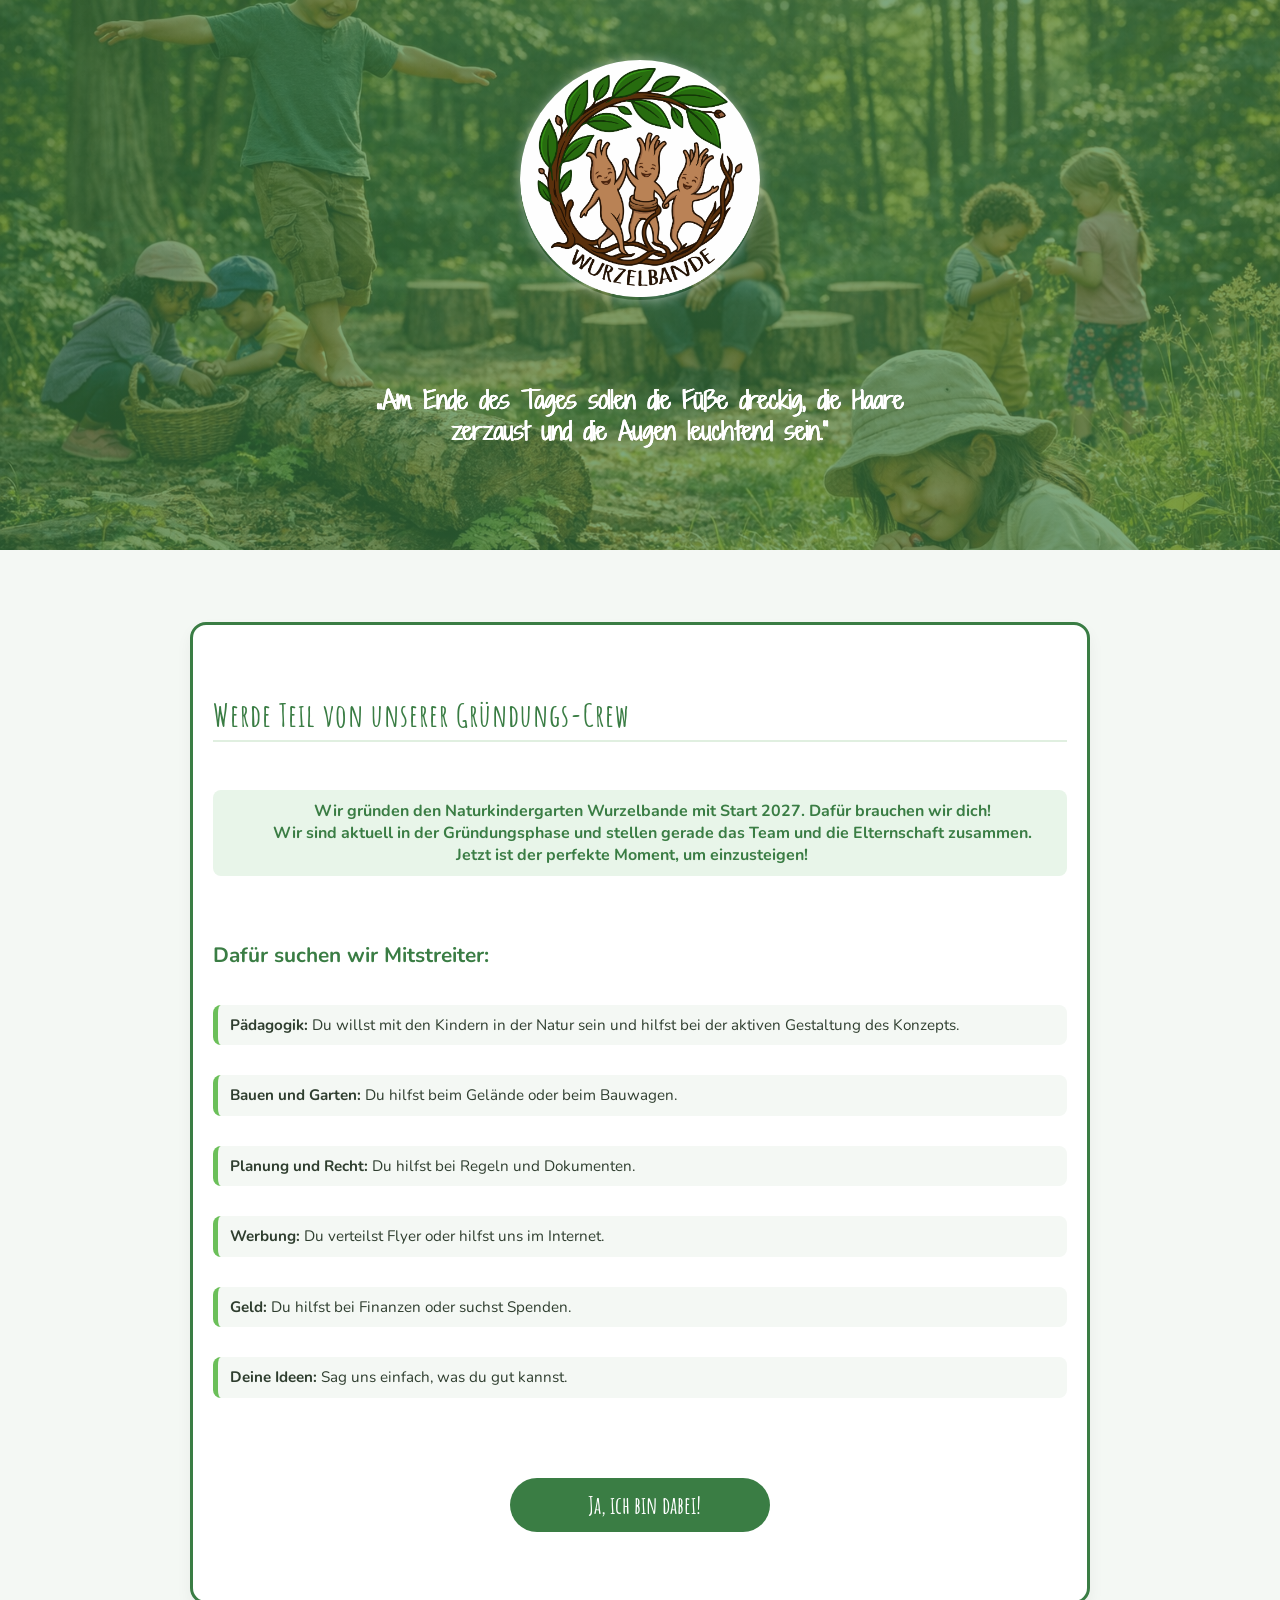
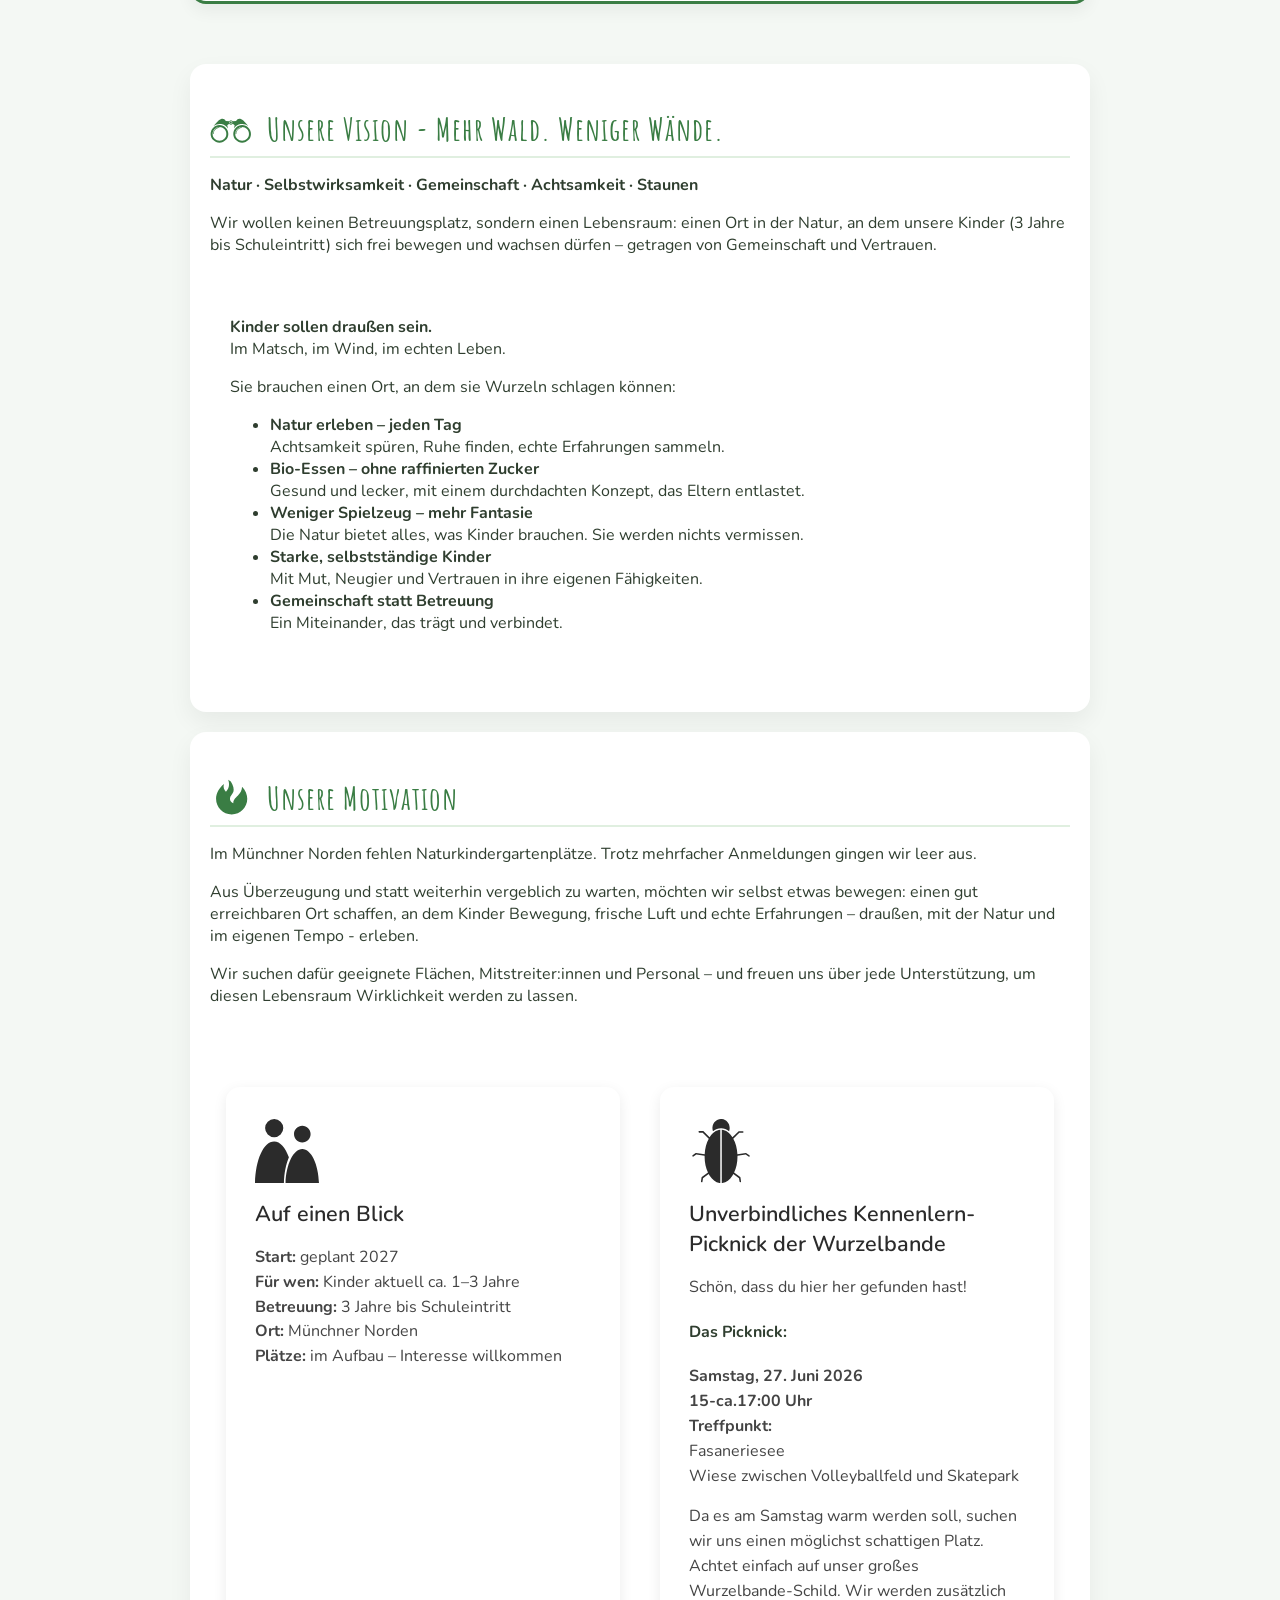
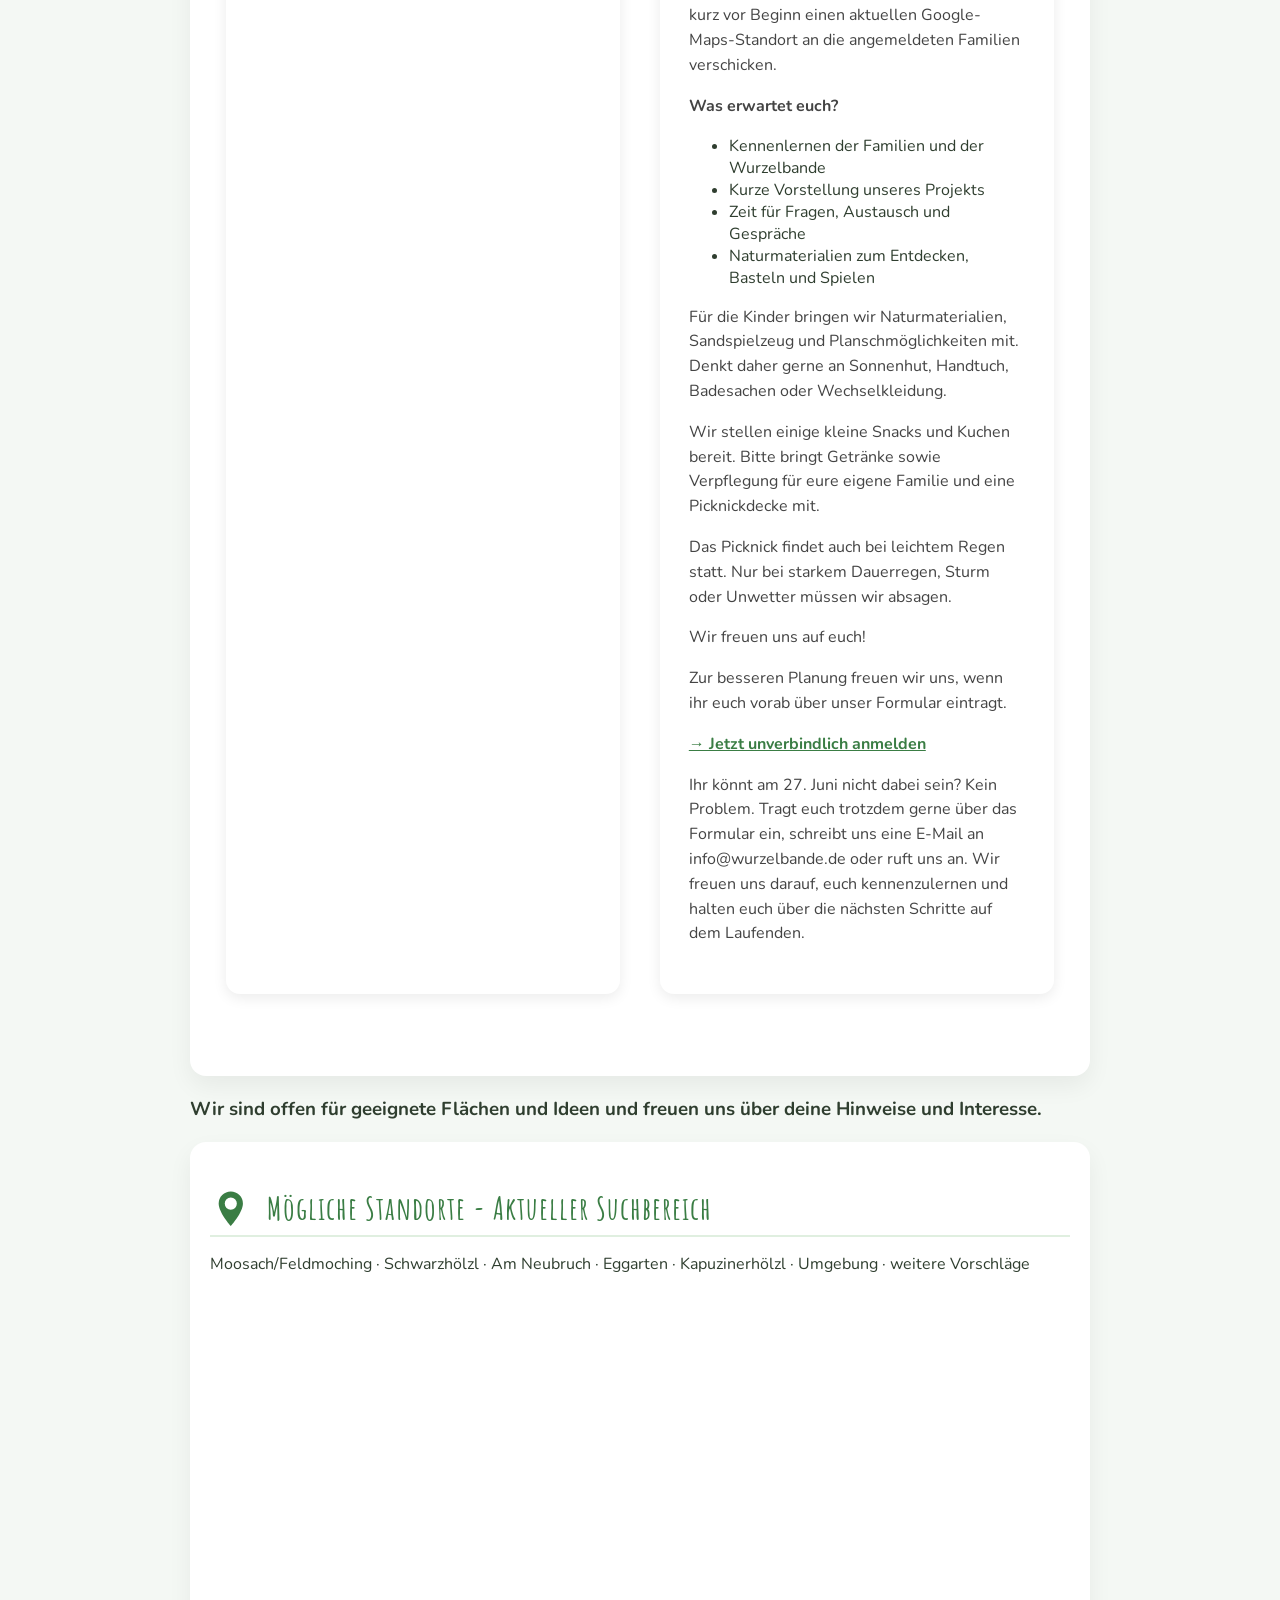
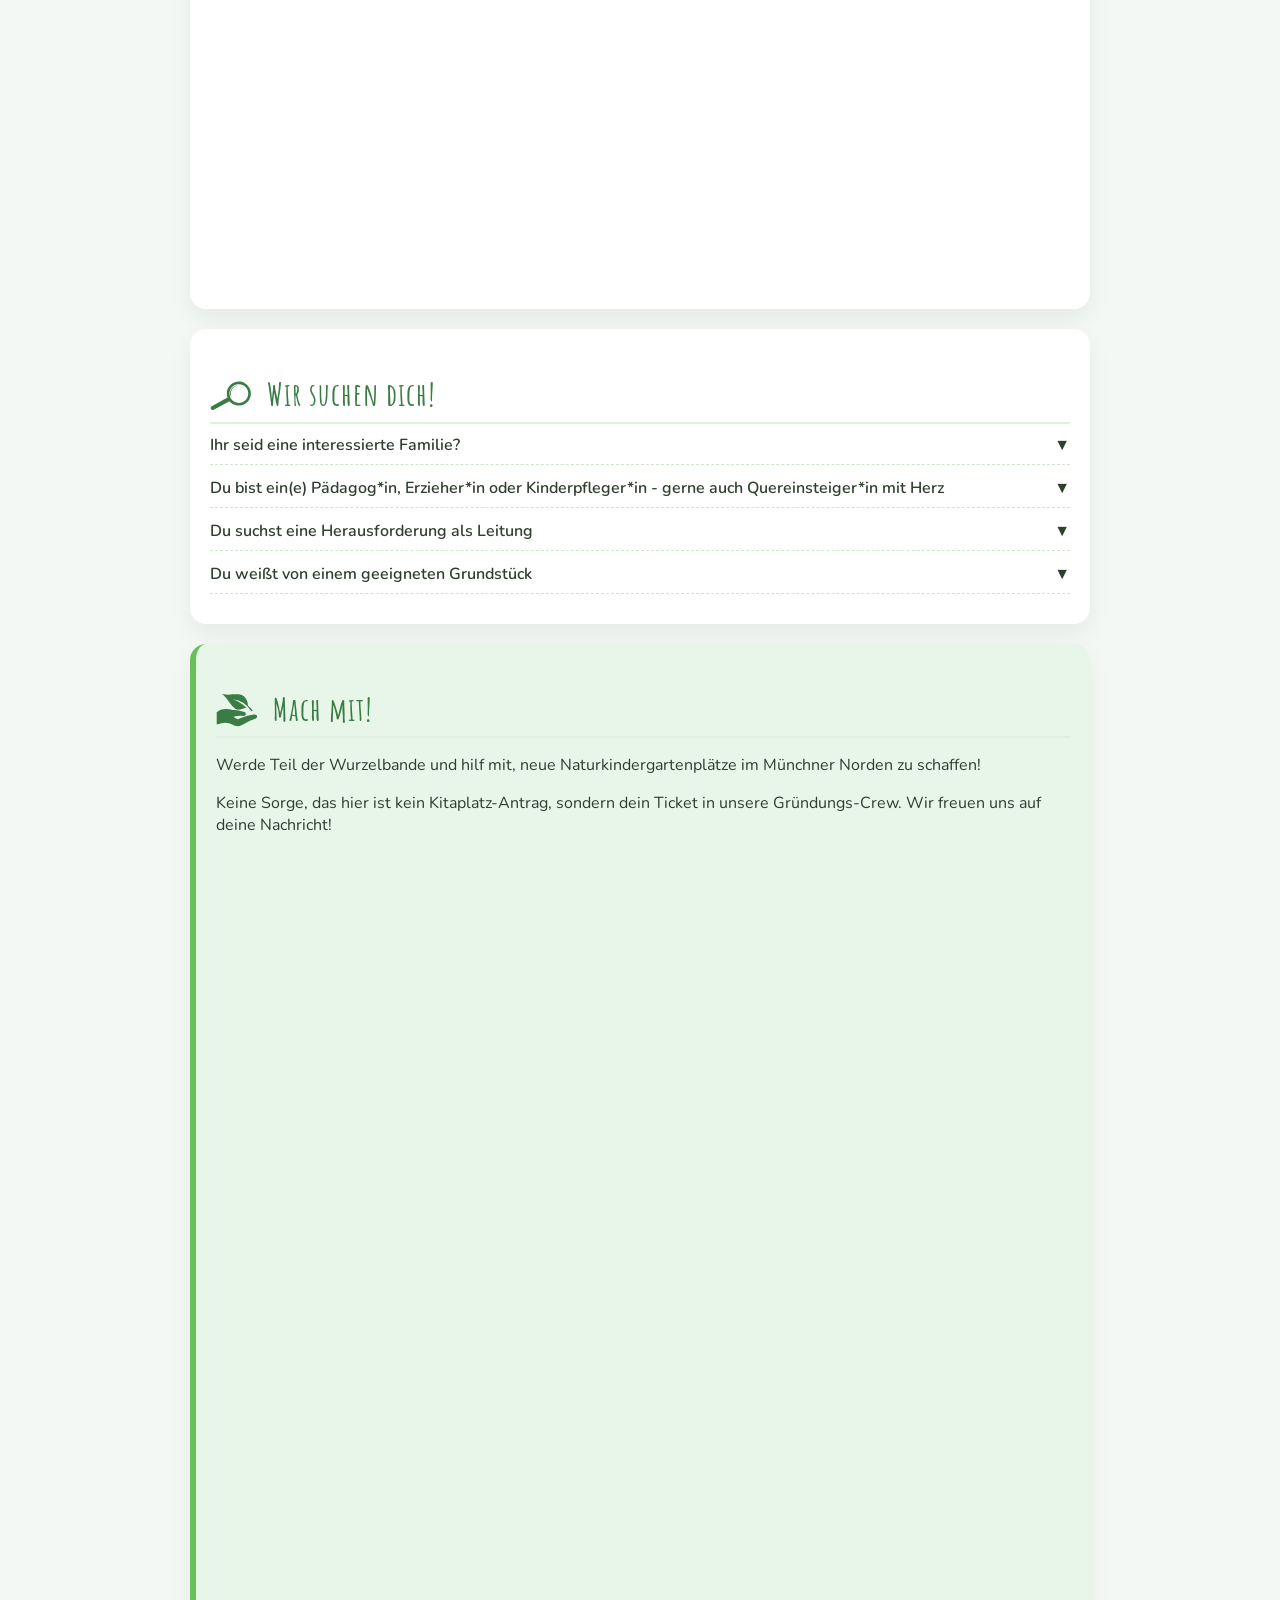
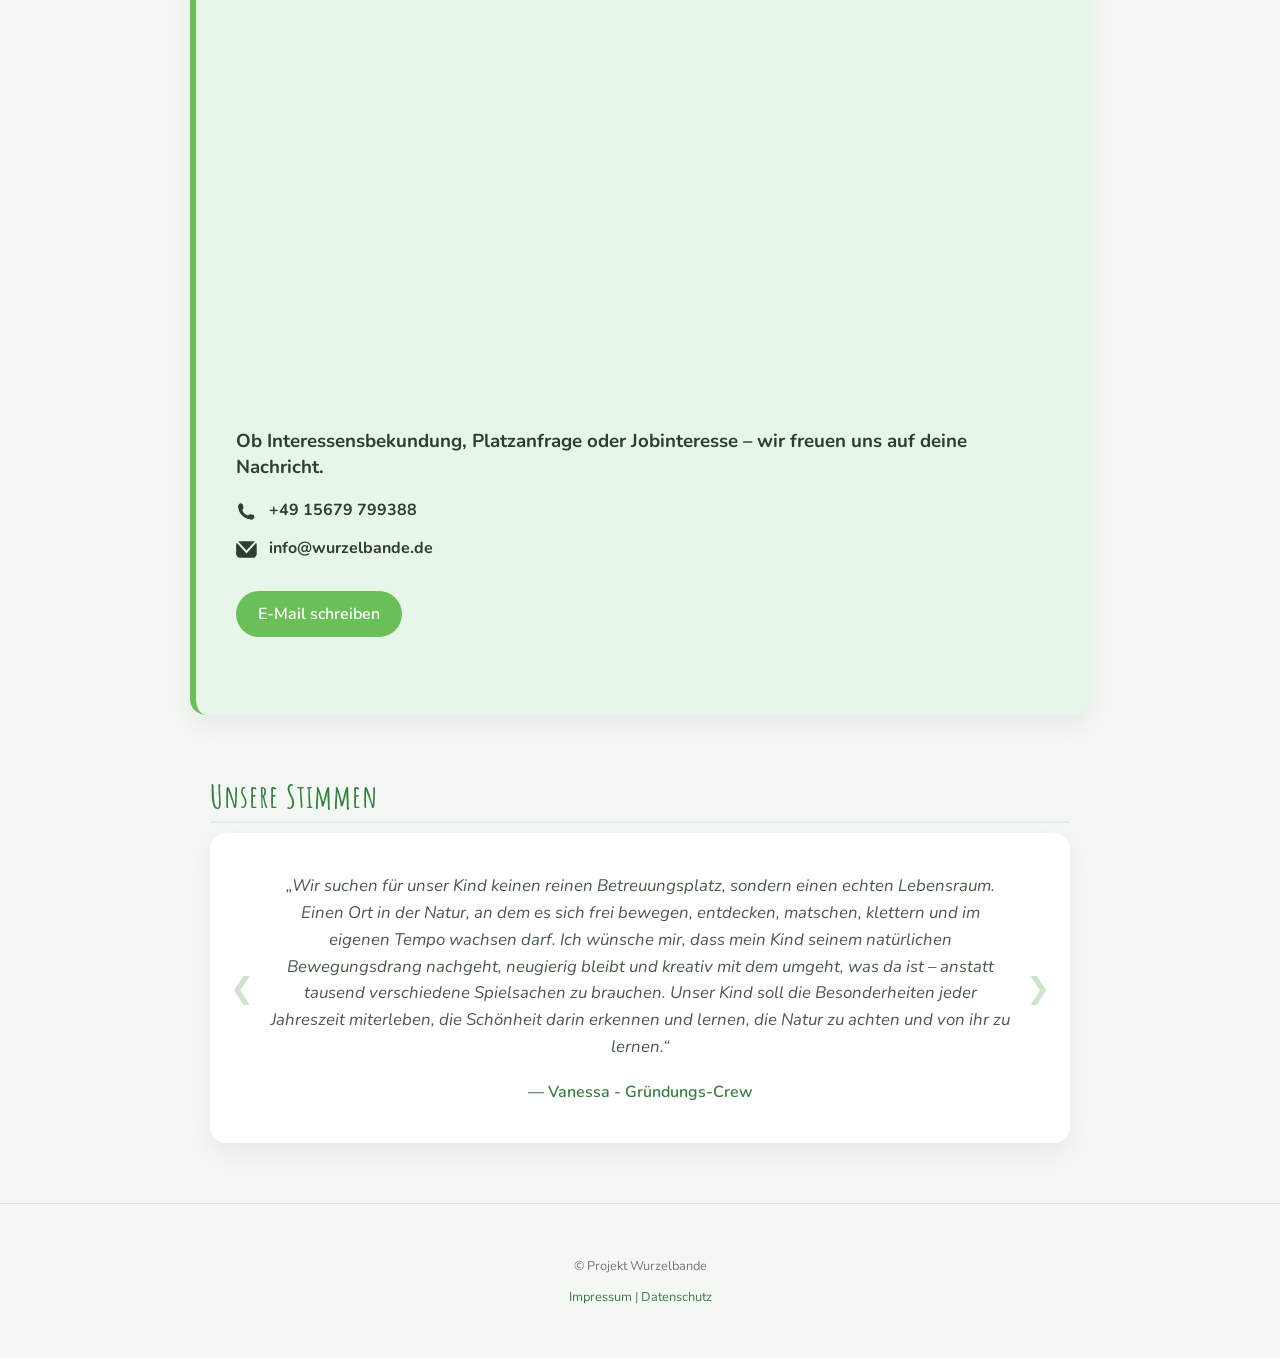
==== commit e0177baf: "Revise picnic information in index.html Updated the picnic details and removed unnecessary informati" ====
--- a/index.html
+++ b/index.html
@@ -159,16 +159,10 @@
 Schön, dass du hier her gefunden hast!
 </p>
 
-<h4>Wichtige Daten:</h4>
+<h4>Das Picknick:</h4>
 <p>
 <strong>Samstag, 27. Juni 2026</strong><br>
 <strong>15-ca.17:00 Uhr</strong><br>
-<strong>Treffpunkt:</strong><br>
-Fasaneriesee<br>
-Wiese zwischen Volleyballfeld und Skatepark
-</p>
-
-<p>
 <strong>Treffpunkt:</strong><br>
 Fasaneriesee<br>
 Wiese zwischen Volleyballfeld und Skatepark
@@ -199,14 +193,6 @@
 
 <p>
 Das Picknick findet auch bei leichtem Regen statt. Nur bei starkem Dauerregen, Sturm oder Unwetter müssen wir absagen.
-</p>
-
-<p>
-Zur besseren Planung freuen wir uns, wenn ihr euch vorab kurz über unser Formular eintragt. So können wir die Bastelmaterialien und Snacks besser vorbereiten:
-<br><br>
-<a href="#form" style="font-weight: bold; text-decoration: underline;">
-→ Jetzt unverbindlich anmelden
-</a>
 </p>
 
 <p>
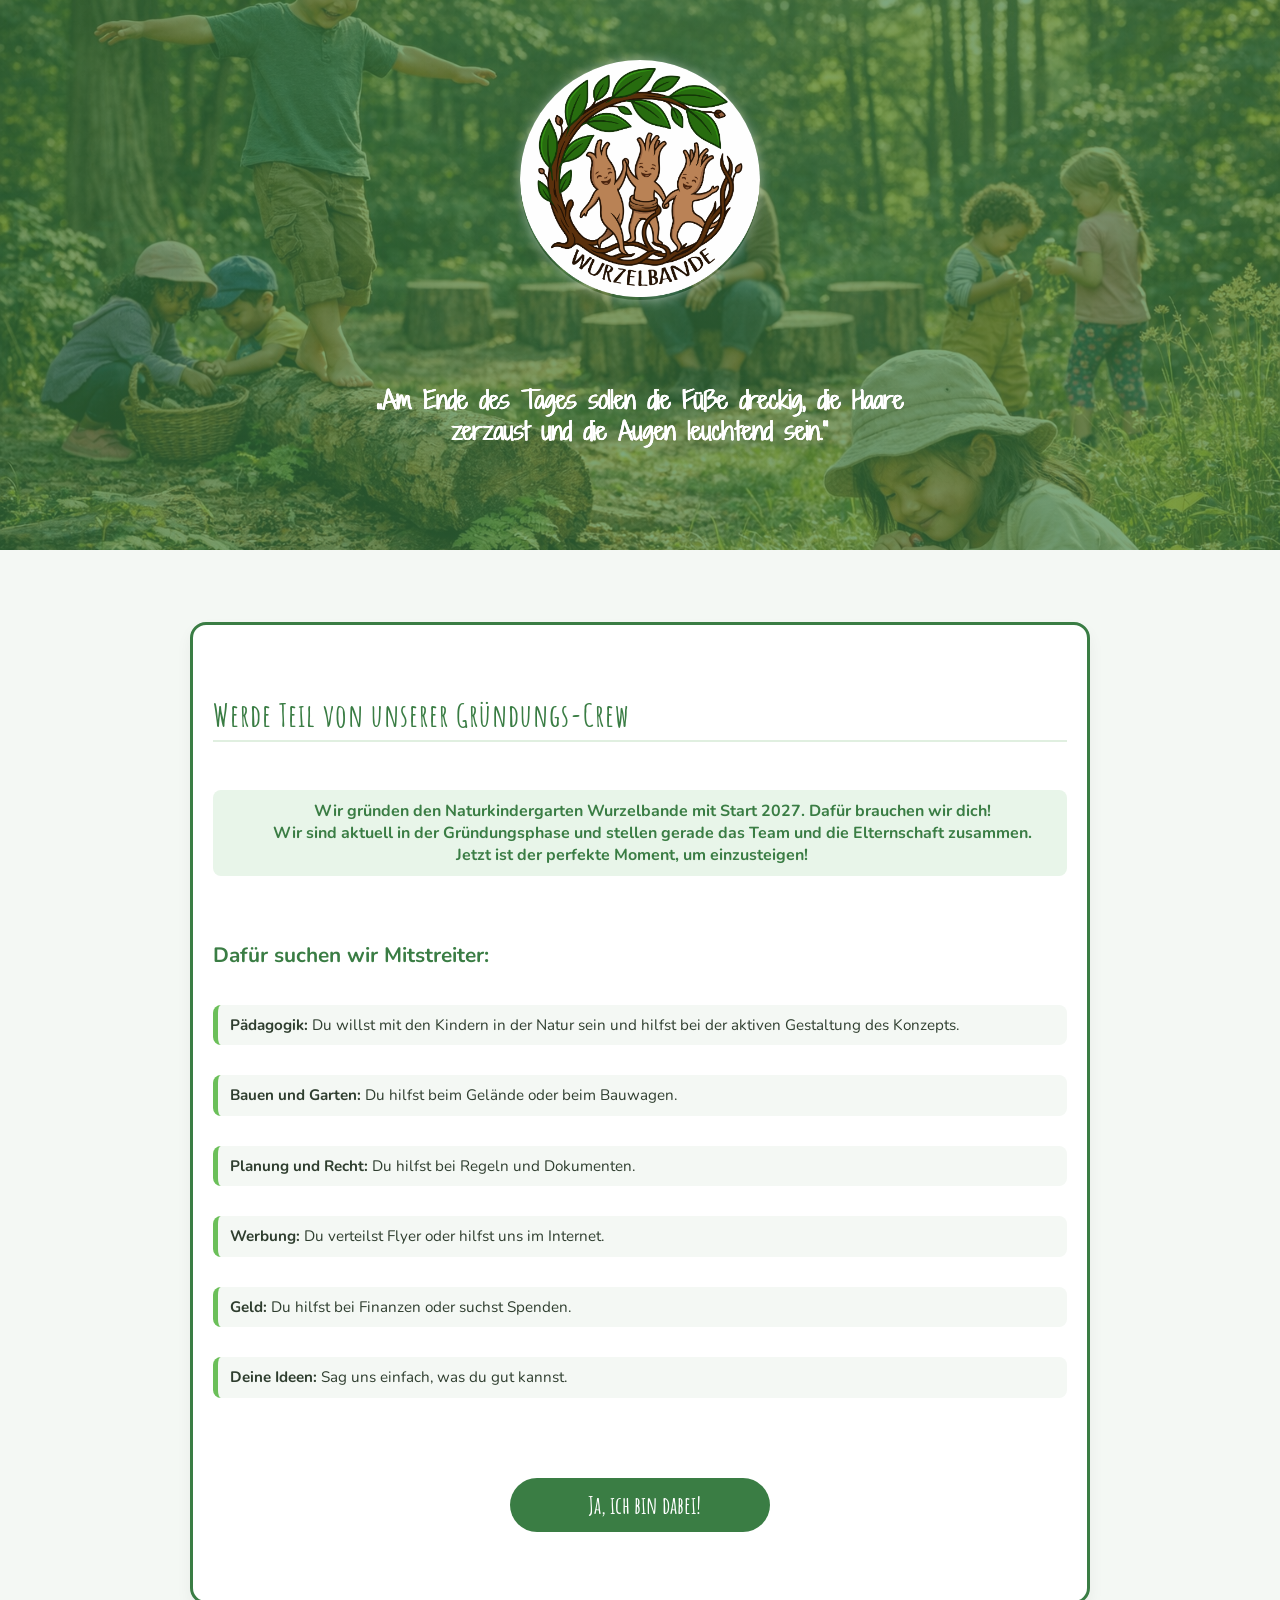
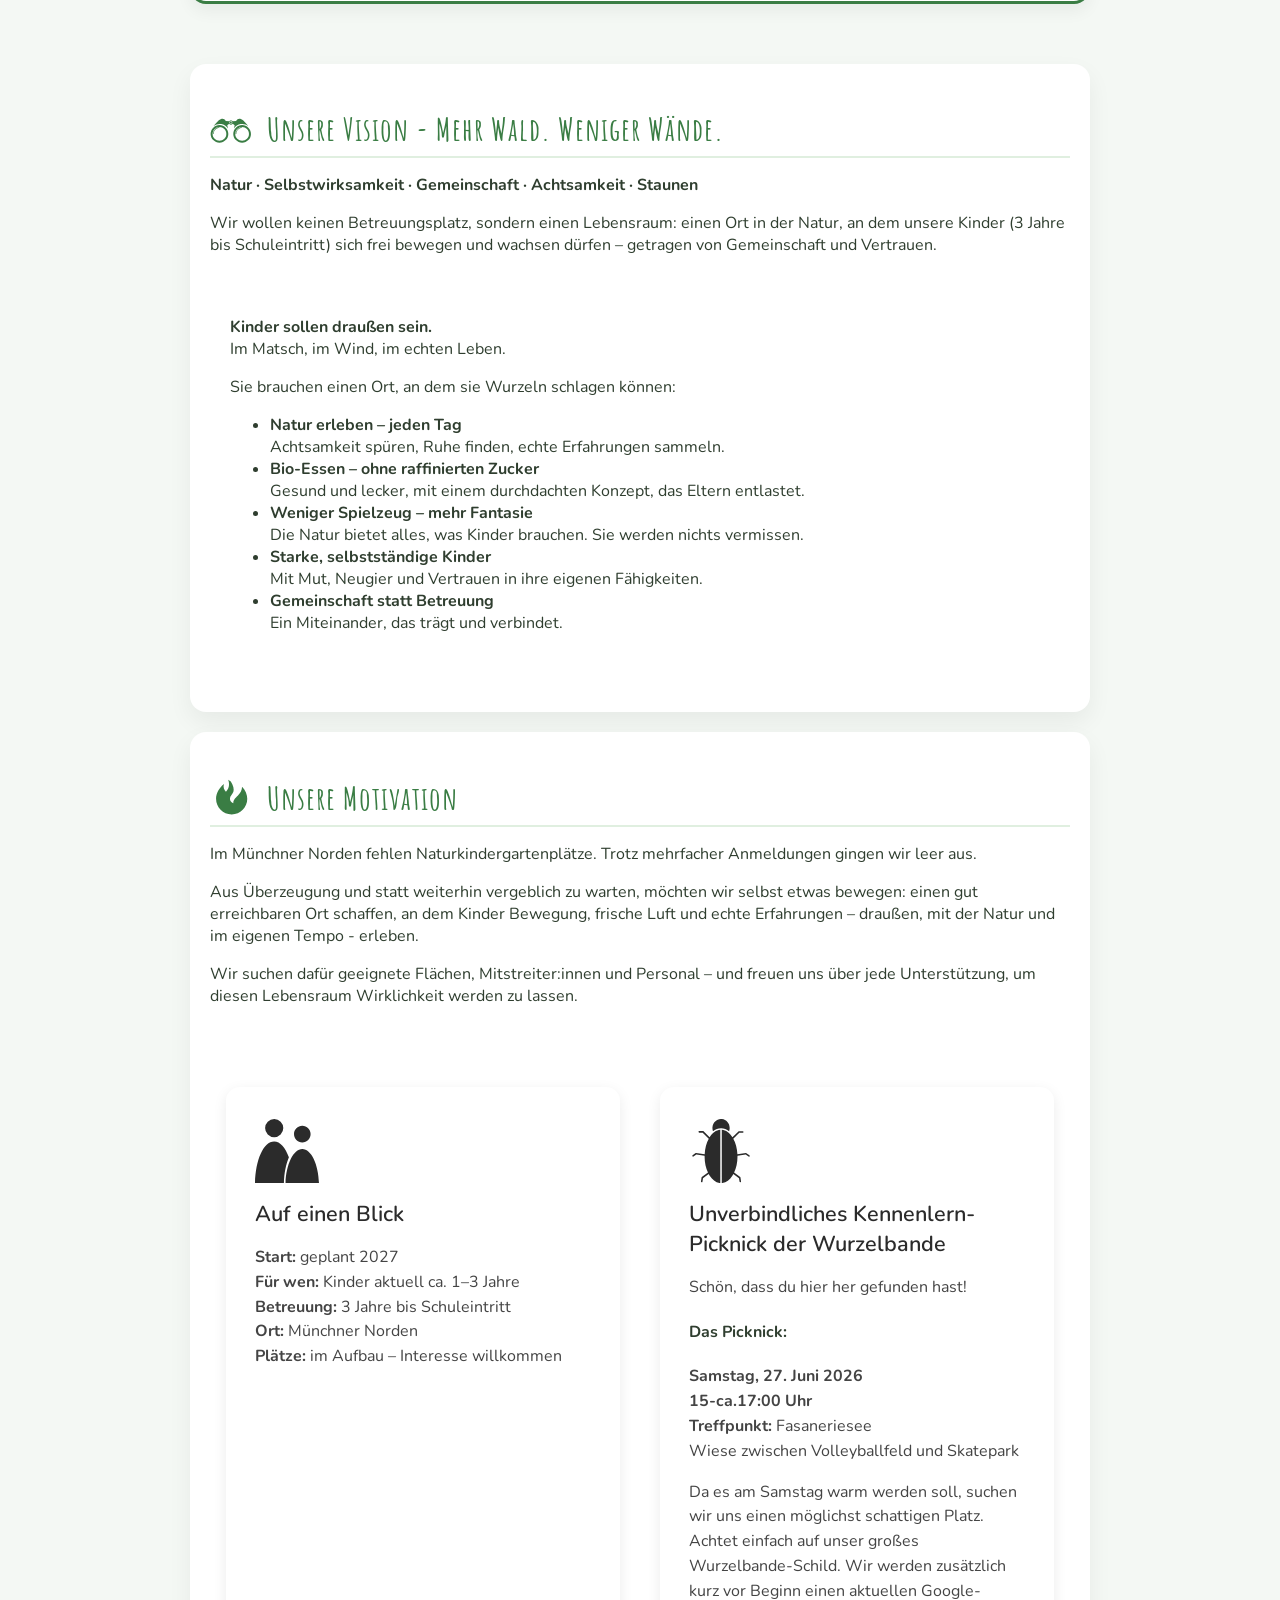
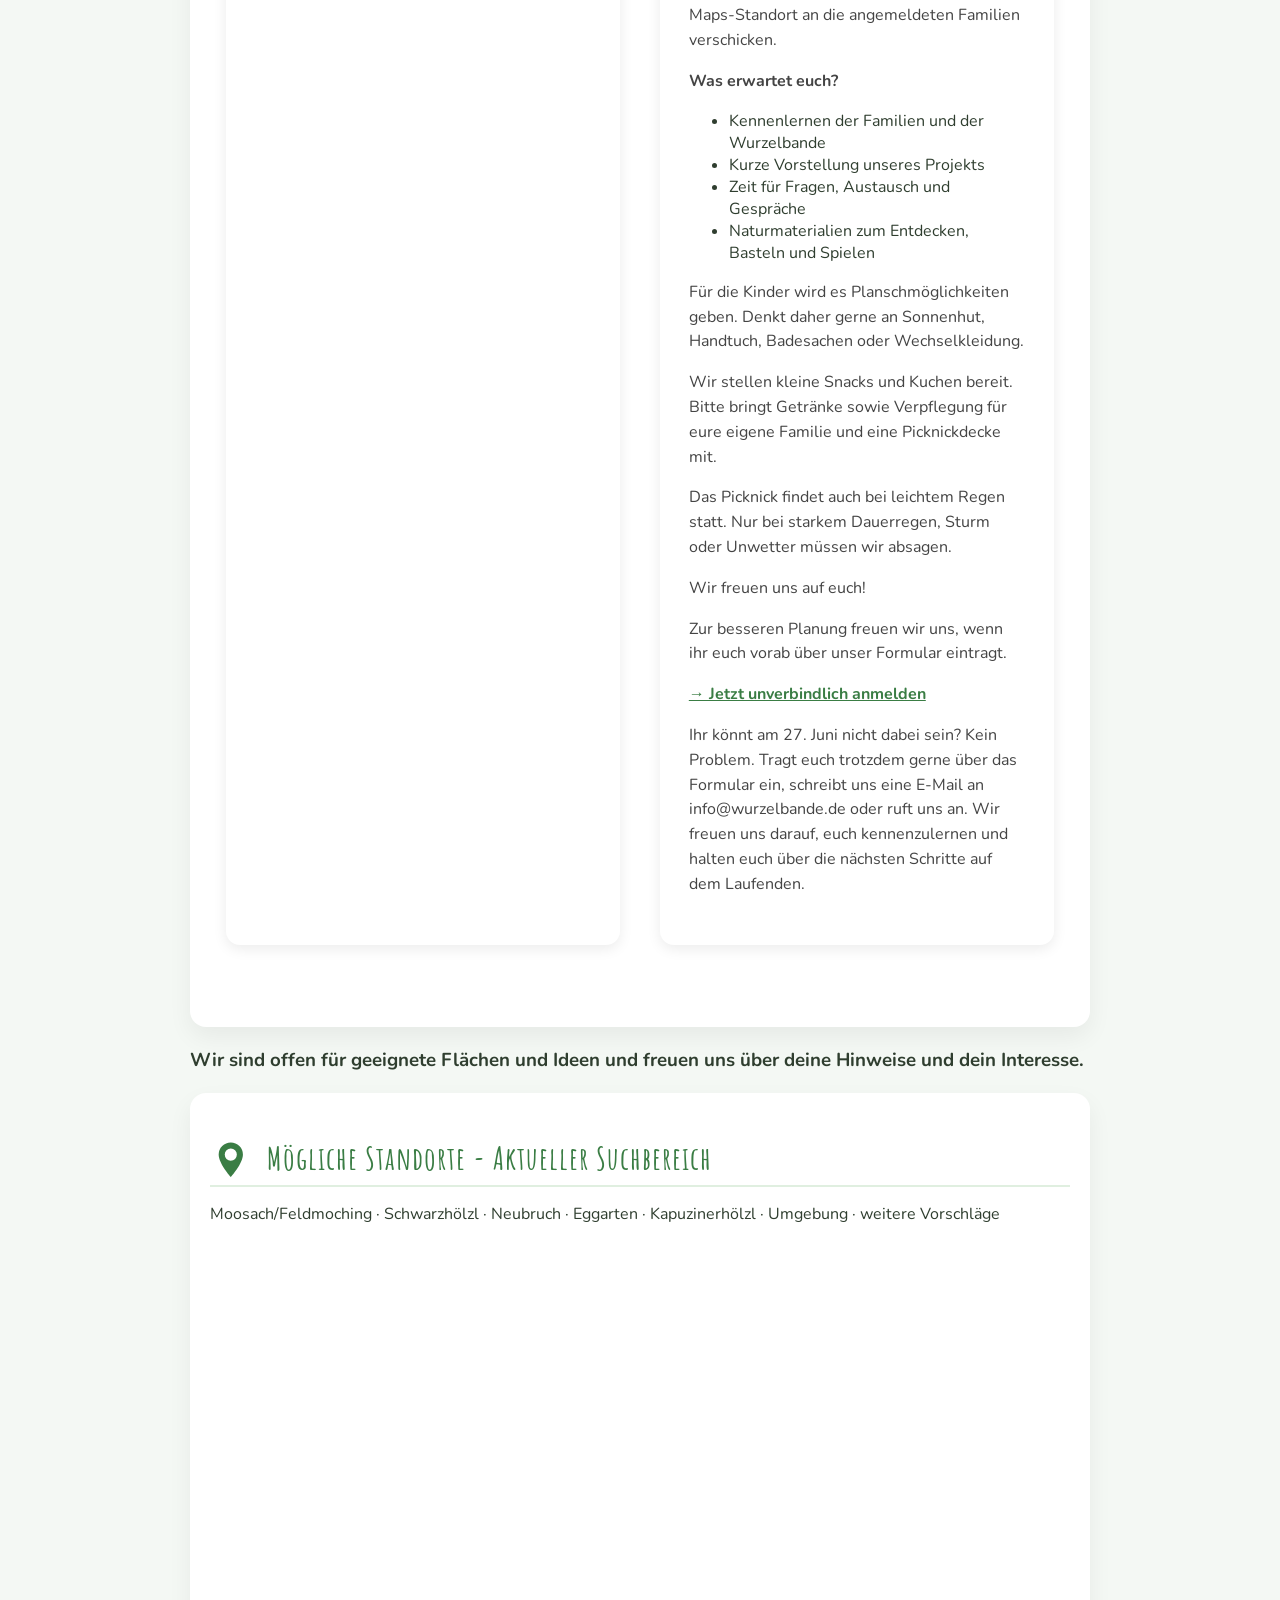
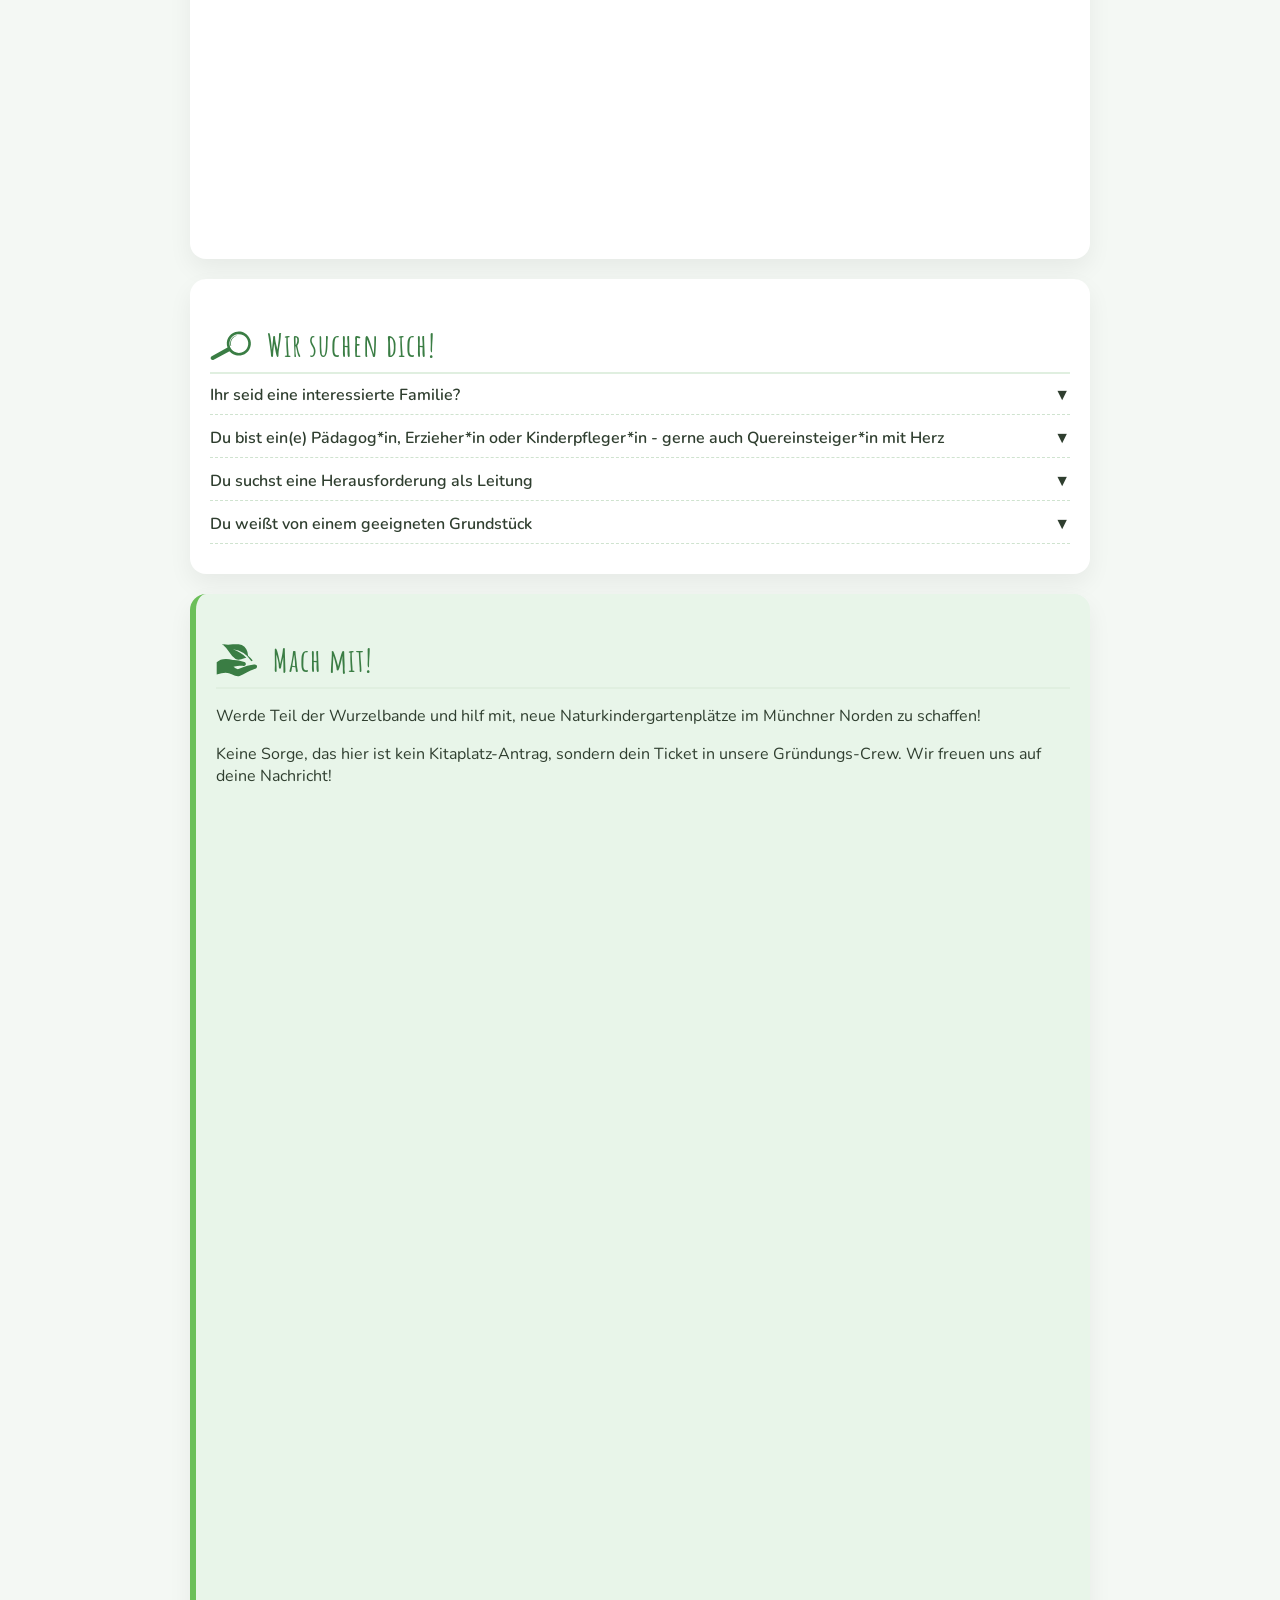
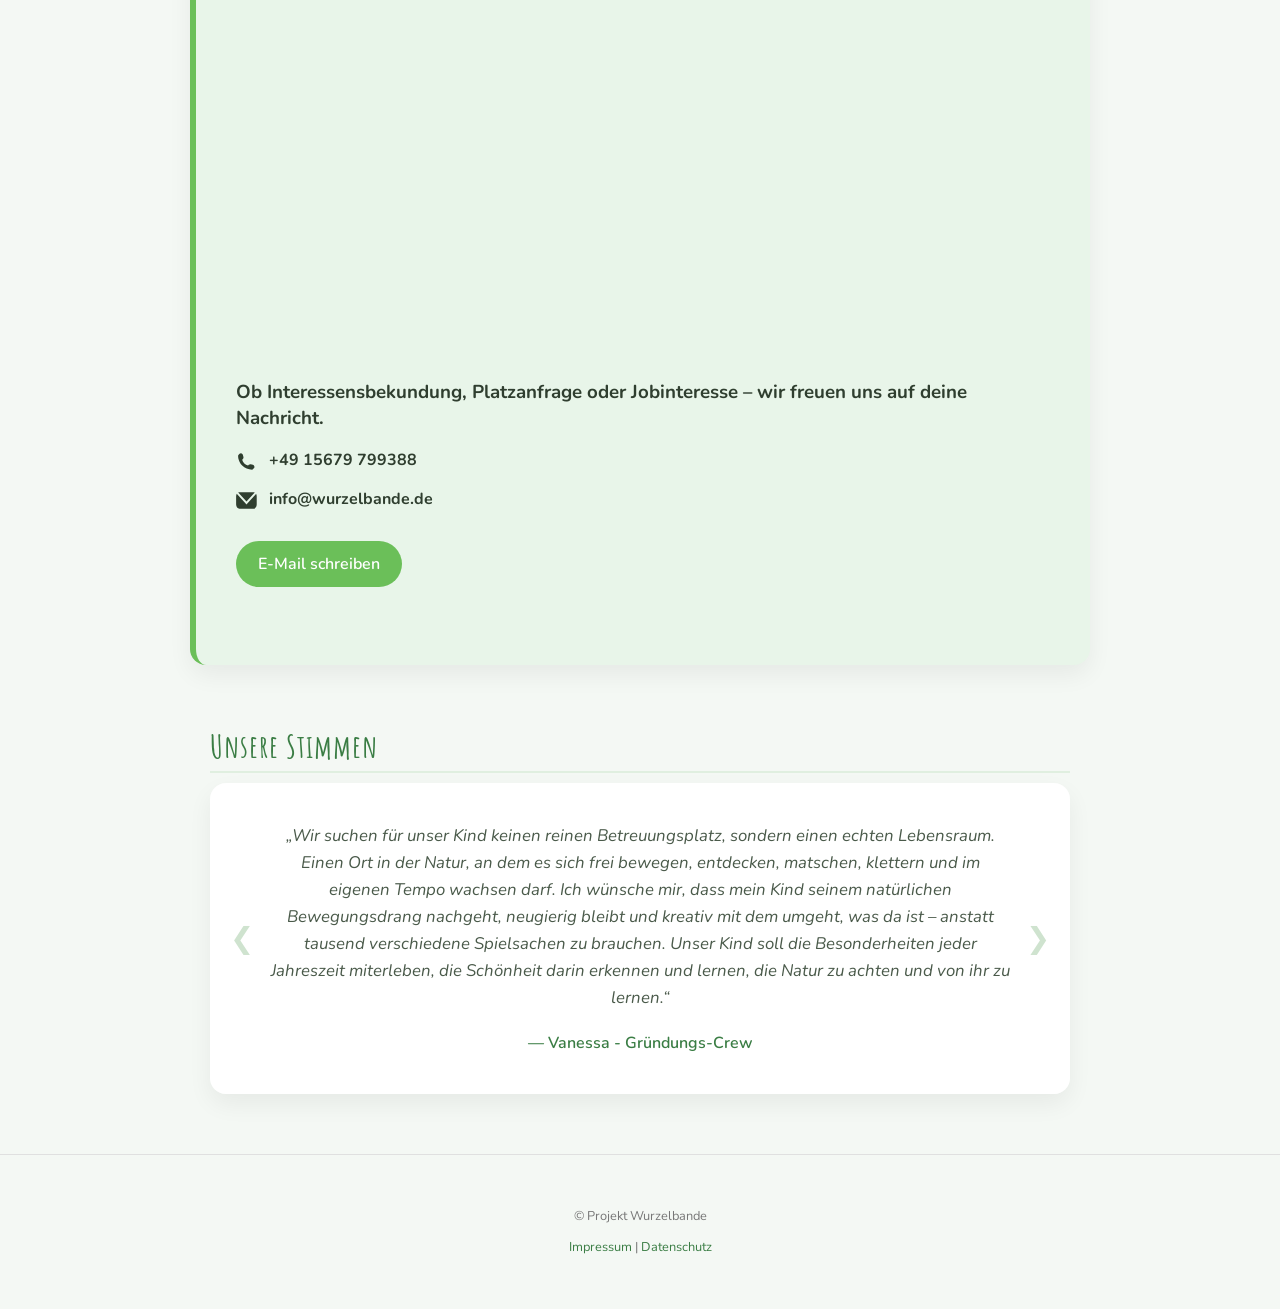
==== commit 6deb8897: "Update event details and text formatting in index.html" ====
--- a/index.html
+++ b/index.html
@@ -153,72 +153,70 @@
               <path d="M866 1980V332c-128 10-244 97-331 234L349 381c-5-5-11-7-17-7H214c-13 0-24 11-24 24s11 24 24 24h108l187 186s1 0 1 1c-71 130-118 296-127 480l-261-40c-7-1-14 1-19 5l-94 69c-10 8-13 22-5 33 8 10 22 13 33 5l87-64 257 39v21c0 188 39 360 104 499l-191 142c-5 4-8 10-9 16l-17 117a23.7 23.7 0 1 0 47 7l16-107 176-131c9 16 17 31 27 46 87 138 203 227 332 237zm427-324 189 141c5 4 8 10 9 16l17 117a23.7 23.7 0 1 1-47 7l-16-107-175-130c-8 15-17 30-26 45-87 138-203 227-332 237V334c128 10 244 97 330 233l185-184c5-5 11-7 17-7h118c13 0 24 11 24 24s-11 24-24 24h-108l-186 185c72 130 118 297 128 481l258-39c7-1 14 1 19 5l94 69c10 8 13 22 5 33-8 10-22 13-33 5l-87-64-254 39v21c0 188-39 361-104 500zM916 1C769-13 639 99 624 253c-4 43 1 85 15 124 75-60 160-93 251-93 90 0 175 33 249 92 8-22 14-46 16-71 15-153-92-289-239-303z"/>
             </svg>
           </div>    
-<h3 id="aktuelles">Unverbindliches Kennenlern-Picknick der Wurzelbande</h3>
-
-<p>
-Schön, dass du hier her gefunden hast!
-</p>
-
-<h4>Das Picknick:</h4>
-<p>
-<strong>Samstag, 27. Juni 2026</strong><br>
-<strong>15-ca.17:00 Uhr</strong><br>
-<strong>Treffpunkt:</strong><br>
-Fasaneriesee<br>
-Wiese zwischen Volleyballfeld und Skatepark
-</p>
-
-<p>
-Da es am Samstag warm werden soll, suchen wir uns einen möglichst schattigen Platz. Achtet einfach auf unser großes Wurzelbande-Schild. Wir werden zusätzlich kurz vor Beginn einen aktuellen Google-Maps-Standort an die angemeldeten Familien verschicken.
-</p>
-
-<p>
-<strong>Was erwartet euch?</strong>
-</p>
-
-<ul>
-  <li>Kennenlernen der Familien und der Wurzelbande</li>
-  <li>Kurze Vorstellung unseres Projekts</li>
-  <li>Zeit für Fragen, Austausch und Gespräche</li>
-  <li>Naturmaterialien zum Entdecken, Basteln und Spielen</li>
-</ul>
-
-<p>
-Für die Kinder bringen wir Naturmaterialien, Sandspielzeug und Planschmöglichkeiten mit. Denkt daher gerne an Sonnenhut, Handtuch, Badesachen oder Wechselkleidung.
-</p>
-
-<p>
-Wir stellen einige kleine Snacks und Kuchen bereit. Bitte bringt Getränke sowie Verpflegung für eure eigene Familie und eine Picknickdecke mit.
-</p>
-
-<p>
-Das Picknick findet auch bei leichtem Regen statt. Nur bei starkem Dauerregen, Sturm oder Unwetter müssen wir absagen.
-</p>
-
-<p>
-Wir freuen uns auf euch!
-</p>
-
-<p>
-Zur besseren Planung freuen wir uns, wenn ihr euch vorab über unser Formular eintragt.
-</p>
-
-<p>
-<a href="#form" style="font-weight: bold; text-decoration: underline;">
-→ Jetzt unverbindlich anmelden
-</a>
-</p>
-
-<p>
-Ihr könnt am 27. Juni nicht dabei sein? Kein Problem. Tragt euch trotzdem gerne über das Formular ein, schreibt uns eine E-Mail an info@wurzelbande.de oder ruft uns an. Wir freuen uns darauf, euch kennenzulernen und halten euch über die nächsten Schritte auf dem Laufenden.
-</p>
-
+          <h3 id="aktuelles">Unverbindliches Kennenlern-Picknick der Wurzelbande</h3>
+          
+          <p>
+          Schön, dass du hier her gefunden hast!
+          </p>
+          
+          <h4>Das Picknick:</h4>
+          <p>
+          <strong>Samstag, 27. Juni 2026</strong><br>
+          <strong>15-ca.17:00 Uhr</strong><br>
+          <strong>Treffpunkt:</strong> Fasaneriesee<br>
+          Wiese zwischen Volleyballfeld und Skatepark
+          </p>
+          
+          <p>
+          Da es am Samstag warm werden soll, suchen wir uns einen möglichst schattigen Platz. Achtet einfach auf unser großes Wurzelbande-Schild. Wir werden zusätzlich kurz vor Beginn einen aktuellen Google-Maps-Standort an die angemeldeten Familien verschicken.
+          </p>
+          
+          <p>
+          <strong>Was erwartet euch?</strong>
+          </p>
+          
+          <ul>
+            <li>Kennenlernen der Familien und der Wurzelbande</li>
+            <li>Kurze Vorstellung unseres Projekts</li>
+            <li>Zeit für Fragen, Austausch und Gespräche</li>
+            <li>Naturmaterialien zum Entdecken, Basteln und Spielen</li>
+          </ul>
+          
+          <p>
+          Für die Kinder wird es Planschmöglichkeiten geben. Denkt daher gerne an Sonnenhut, Handtuch, Badesachen oder Wechselkleidung.
+          </p>
+          
+          <p>
+          Wir stellen kleine Snacks und Kuchen bereit. Bitte bringt Getränke sowie Verpflegung für eure eigene Familie und eine Picknickdecke mit.
+          </p>
+          
+          <p>
+          Das Picknick findet auch bei leichtem Regen statt. Nur bei starkem Dauerregen, Sturm oder Unwetter müssen wir absagen.
+          </p>
+          
+          <p>
+          Wir freuen uns auf euch!
+          </p>
+          
+          <p>
+          Zur besseren Planung freuen wir uns, wenn ihr euch vorab über unser Formular eintragt.
+          </p>
+          
+          <p>
+          <a href="#form" style="font-weight: bold; text-decoration: underline;">
+          → Jetzt unverbindlich anmelden
+          </a>
+          </p>
+          
+          <p>
+          Ihr könnt am 27. Juni nicht dabei sein? Kein Problem. Tragt euch trotzdem gerne über das Formular ein, schreibt uns eine E-Mail an info@wurzelbande.de oder ruft uns an. Wir freuen uns darauf, euch kennenzulernen und halten euch über die nächsten Schritte auf dem Laufenden.
+          </p>
       </article>
     </section>
     </div>
 
     
-    <h3><strong>Wir sind offen für geeignete Flächen und Ideen und freuen uns über deine Hinweise und Interesse.</strong></h3>
+    <h3><strong>Wir sind offen für geeignete Flächen und Ideen und freuen uns über deine Hinweise und dein Interesse.</strong></h3>
   </div>
 
   <div class="card">
@@ -228,7 +226,7 @@
       </svg>
       Mögliche Standorte - Aktueller Suchbereich
     </h2>
-    <p>Moosach/Feldmoching · Schwarzhölzl · Am Neubruch · Eggarten · Kapuzinerhölzl · Umgebung · weitere Vorschläge</p>
+    <p>Moosach/Feldmoching · Schwarzhölzl · Neubruch · Eggarten · Kapuzinerhölzl · Umgebung · weitere Vorschläge</p>
     <!-- Desktop (Zoom 14) -->
     <iframe 
       id="map-desktop"
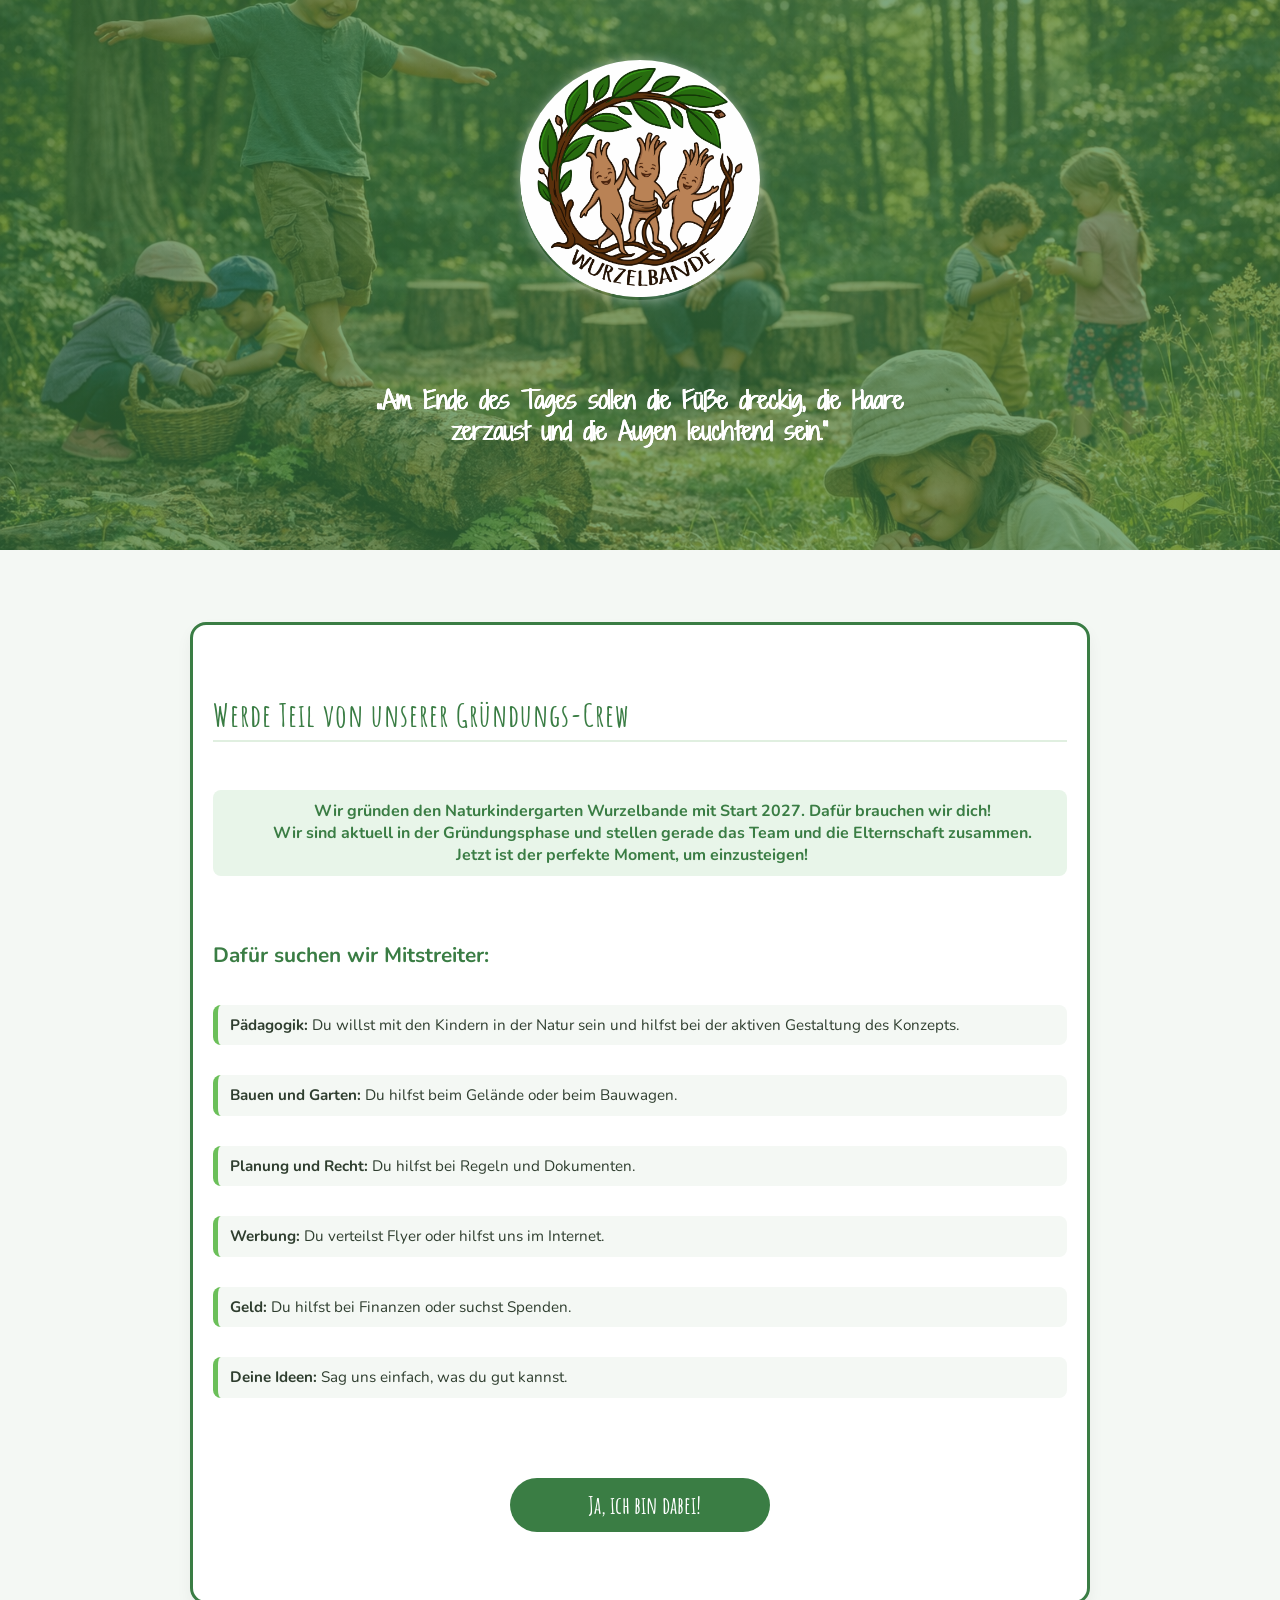
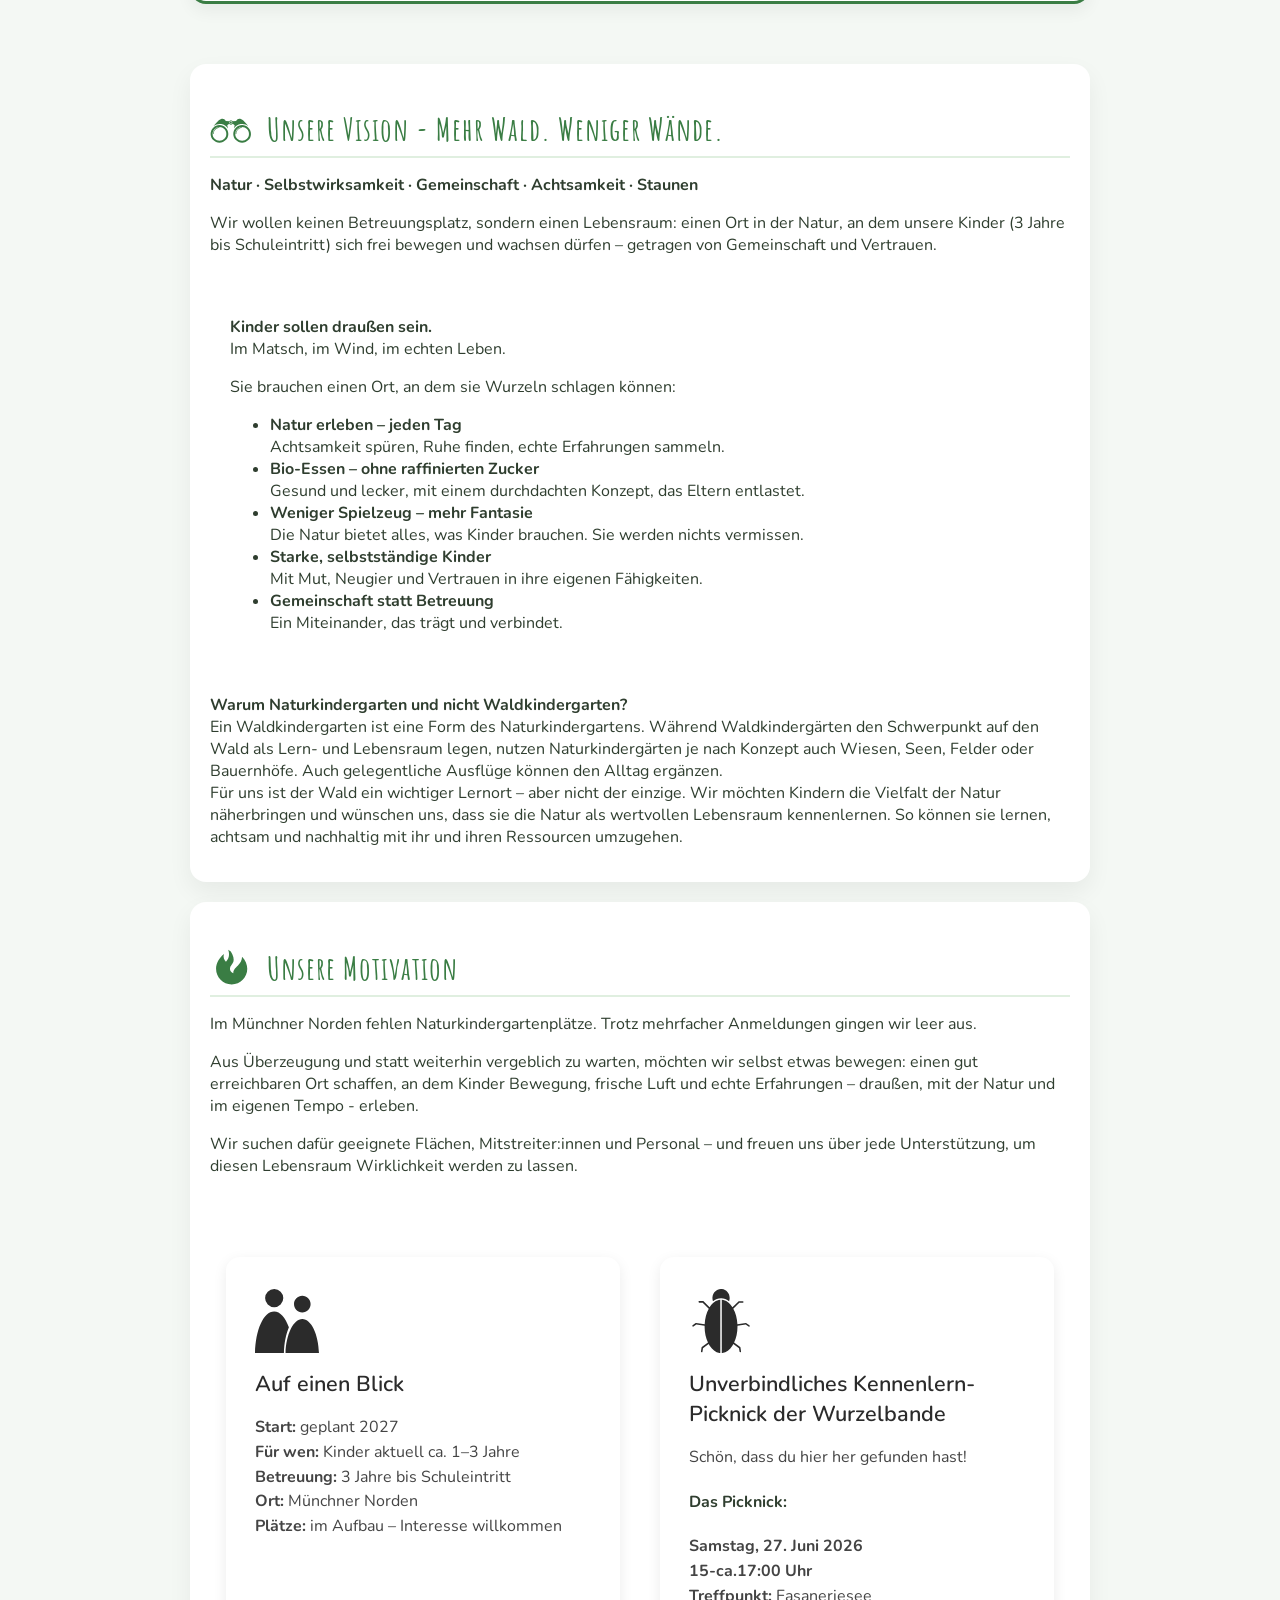
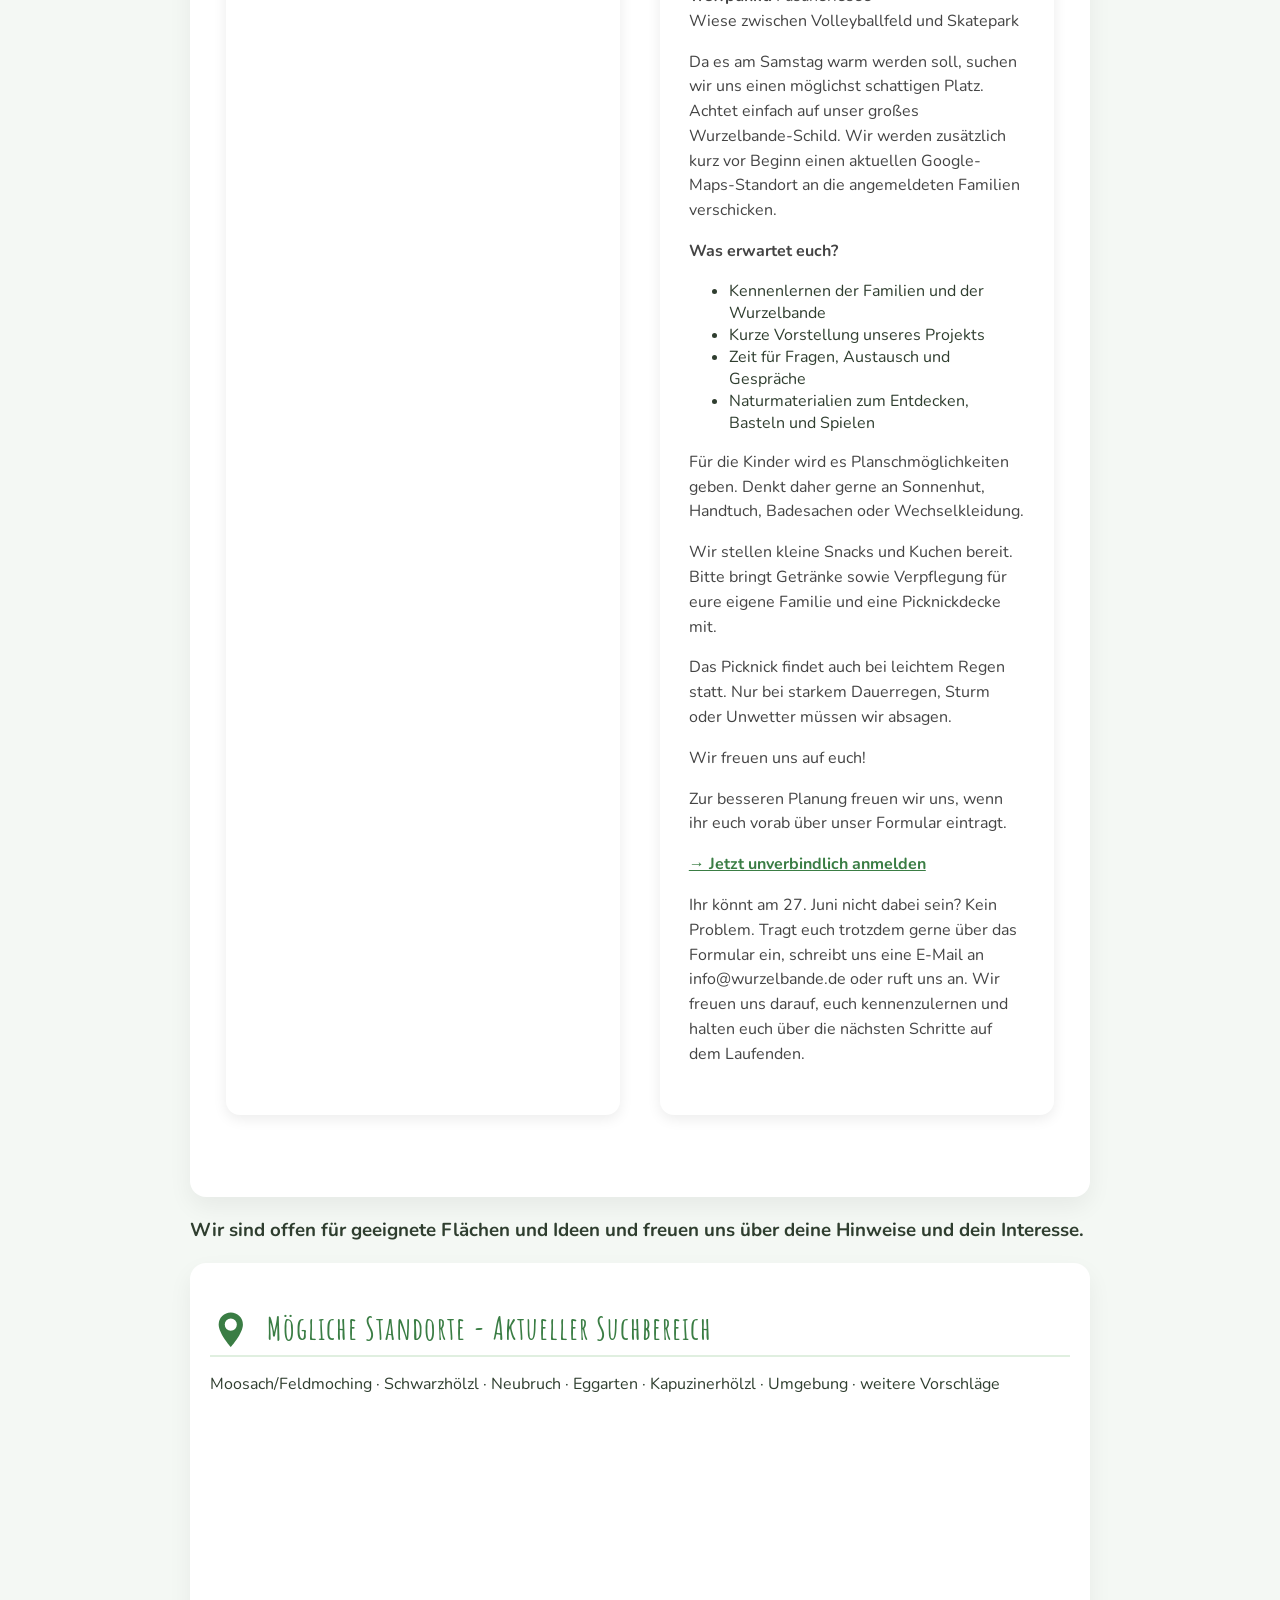
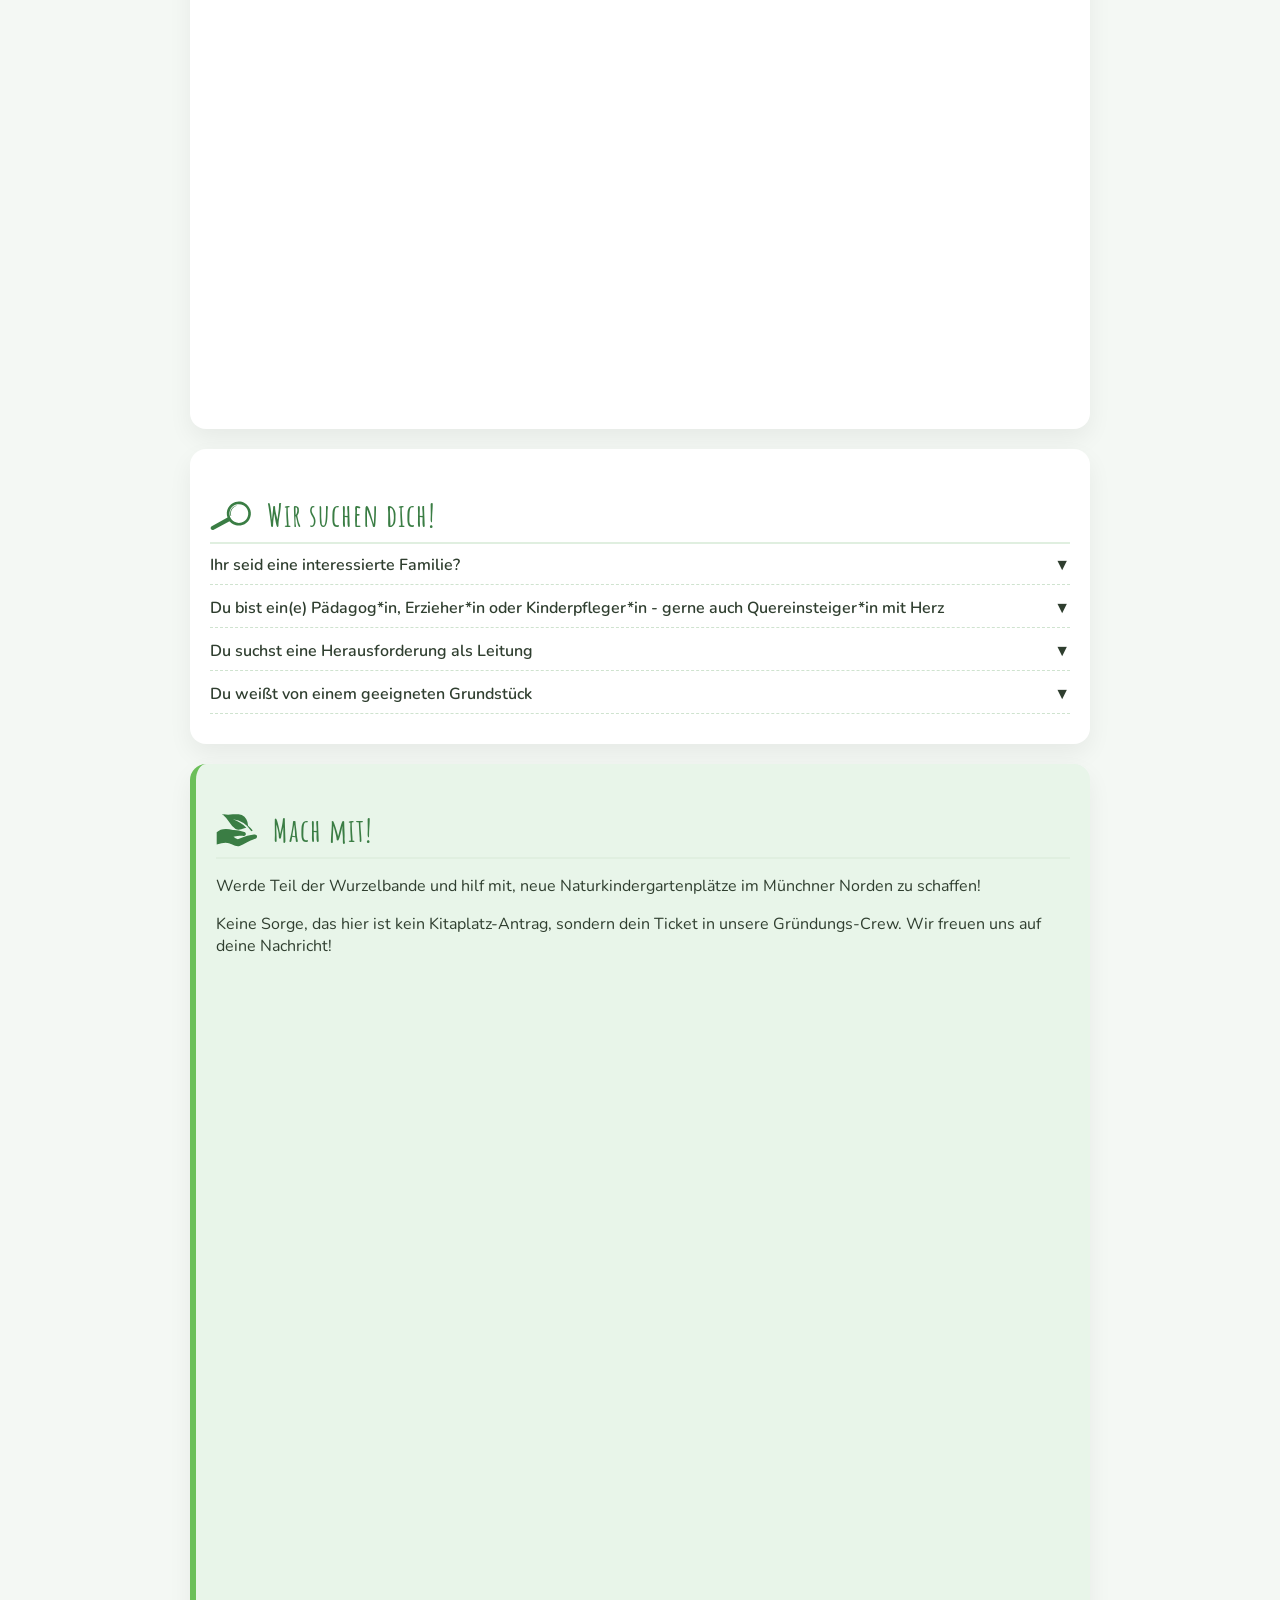
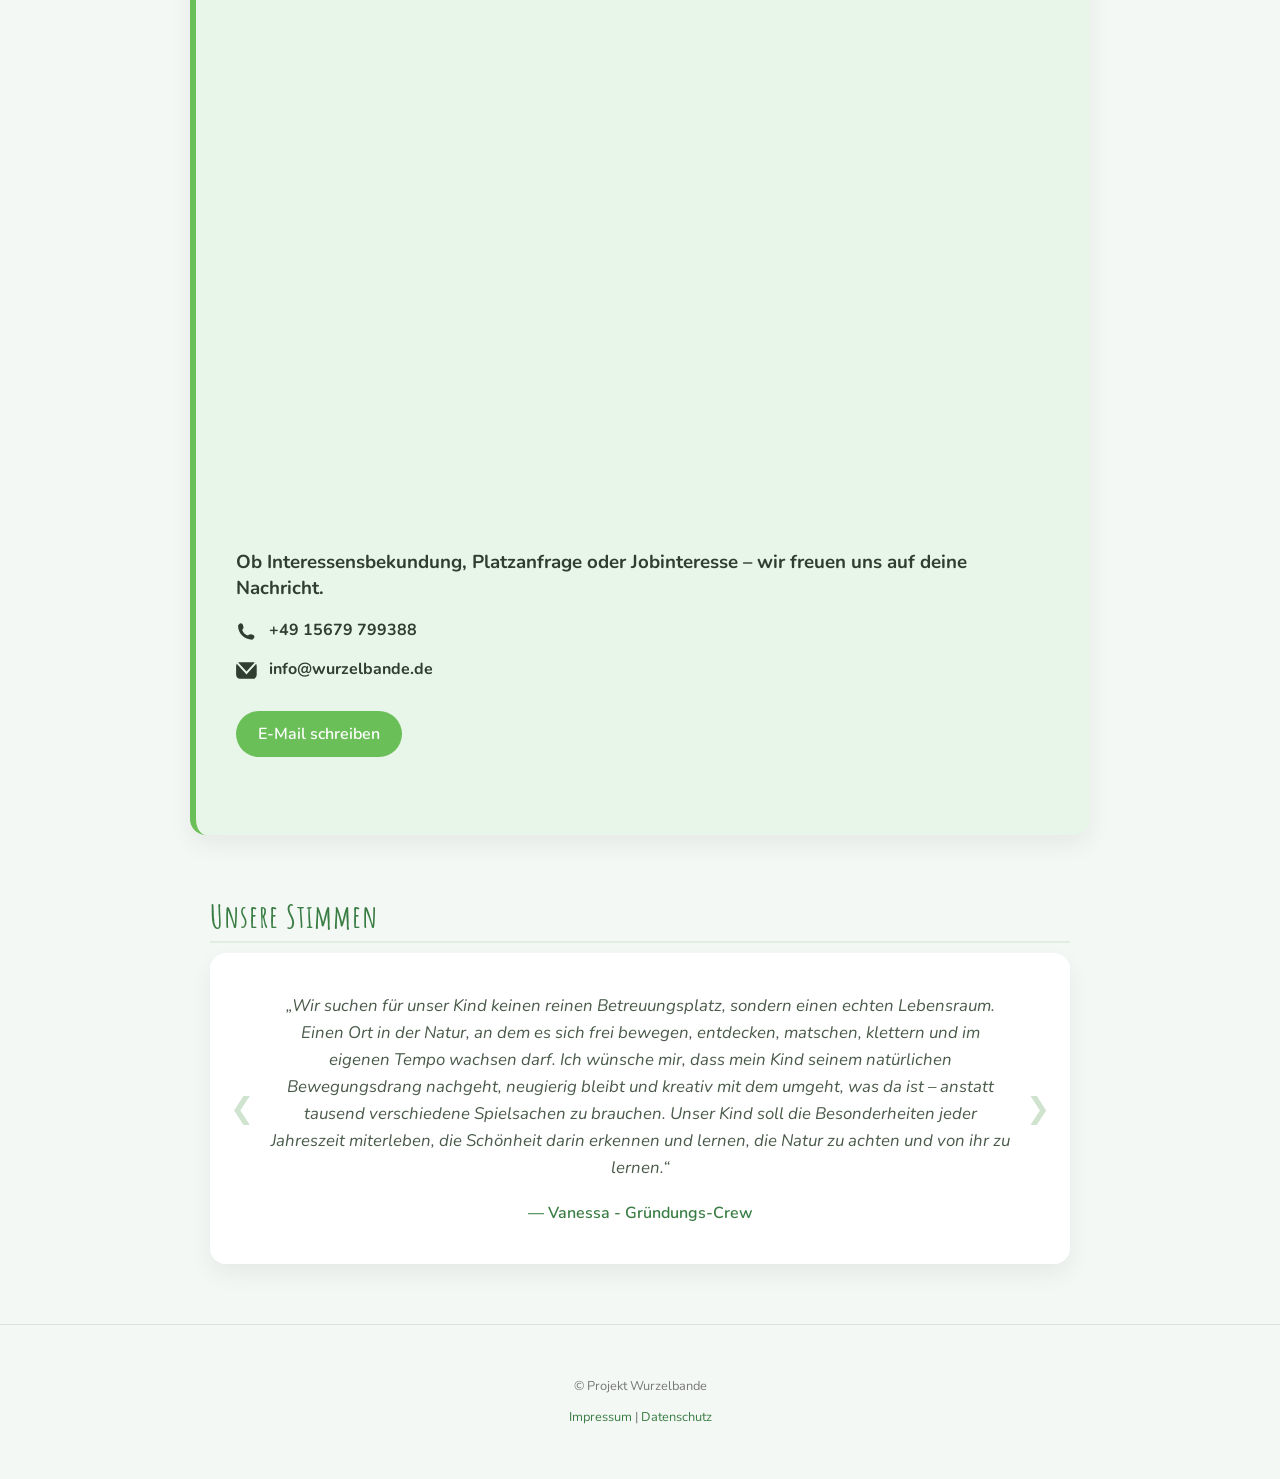
==== commit 63f618f1: "Add explanation of Naturkindergarten vs Waldkindergarten Added a paragraph explaining the difference" ====
--- a/index.html
+++ b/index.html
@@ -110,6 +110,11 @@
         </li>
       </ul>
     </section>
+    <p><strong>Warum Naturkindergarten und nicht Waldkindergarten?</strong><br>
+      Ein Waldkindergarten ist eine Form des Naturkindergartens. Während Waldkindergärten den Schwerpunkt auf den Wald als Lern- und Lebensraum legen, nutzen Naturkindergärten je nach Konzept auch Wiesen, Seen, Felder oder Bauernhöfe. Auch gelegentliche Ausflüge können den Alltag ergänzen. </br>
+
+      Für uns ist der Wald ein wichtiger Lernort – aber nicht der einzige. Wir möchten Kindern die Vielfalt der Natur näherbringen und wünschen uns, dass sie die Natur als wertvollen Lebensraum kennenlernen. So können sie lernen, achtsam und nachhaltig mit ihr und ihren Ressourcen umzugehen.
+    </p>
   </div>
 
   <div class="card">
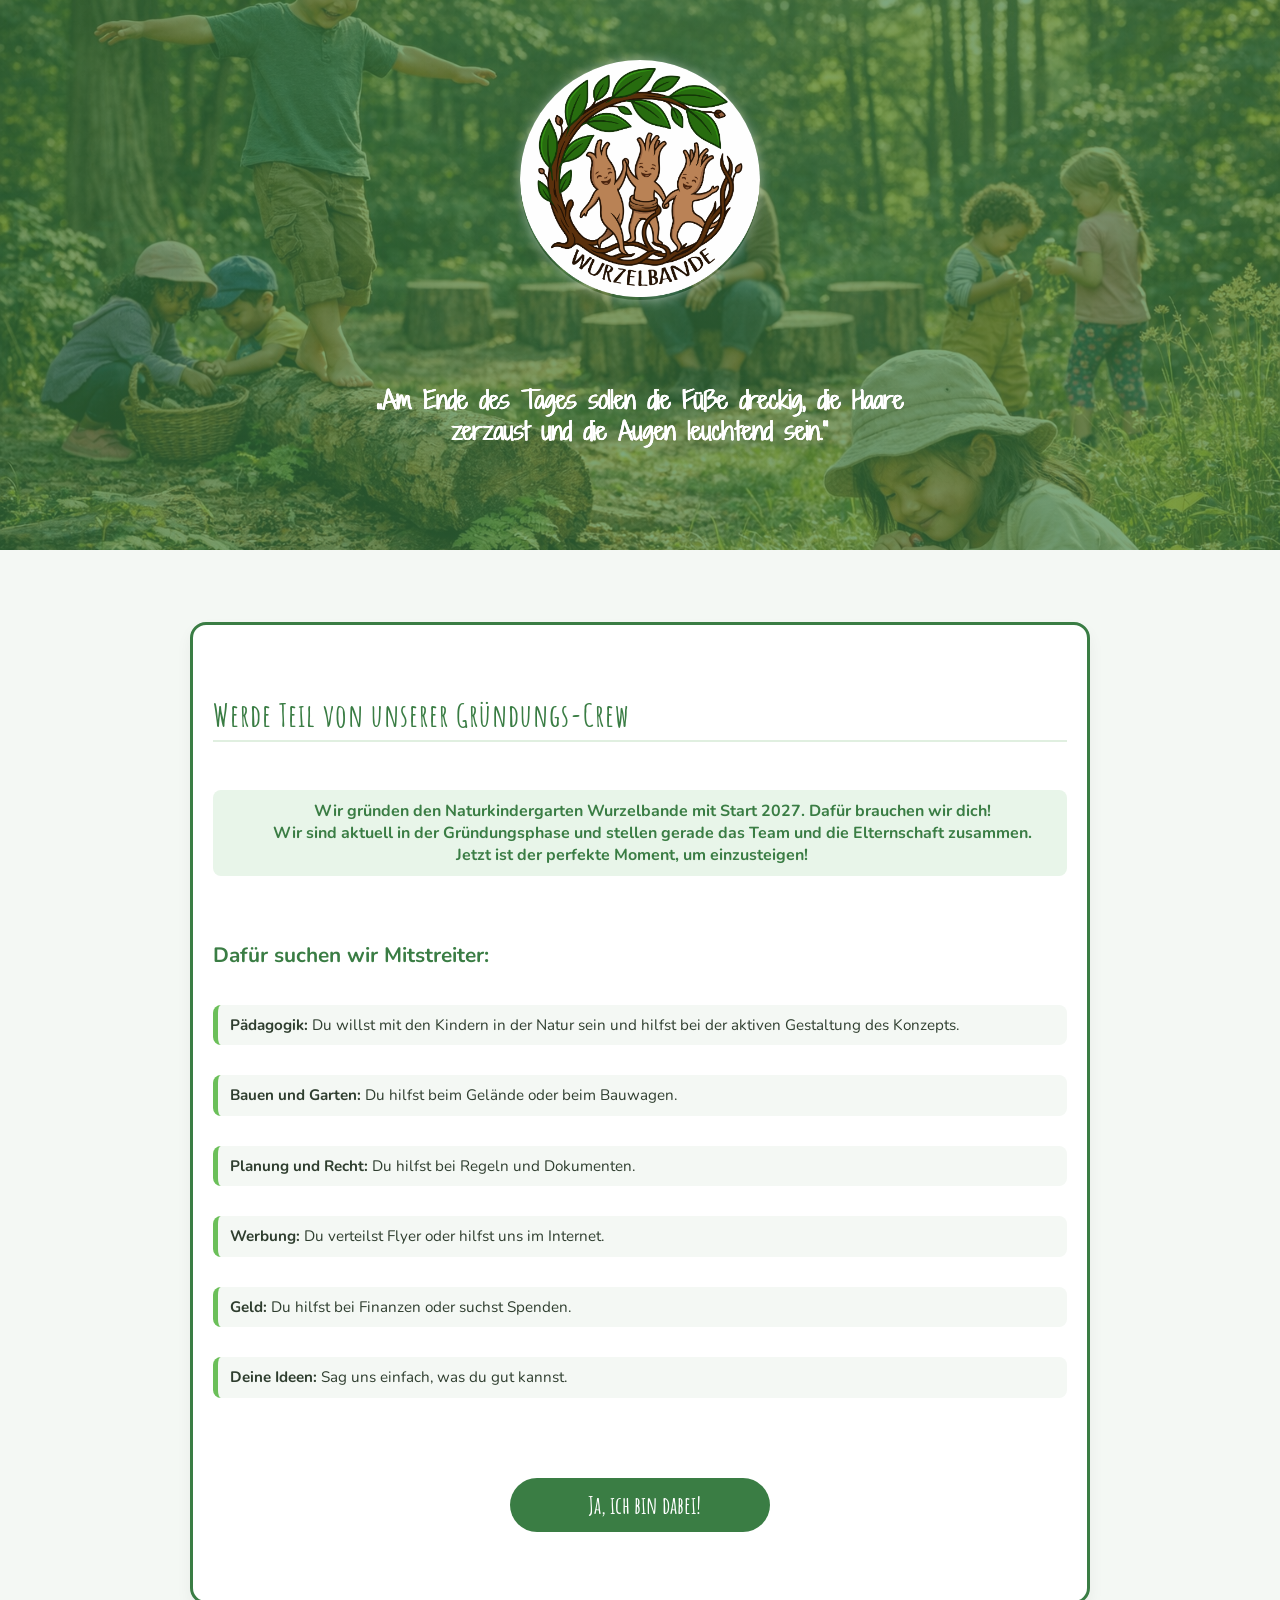
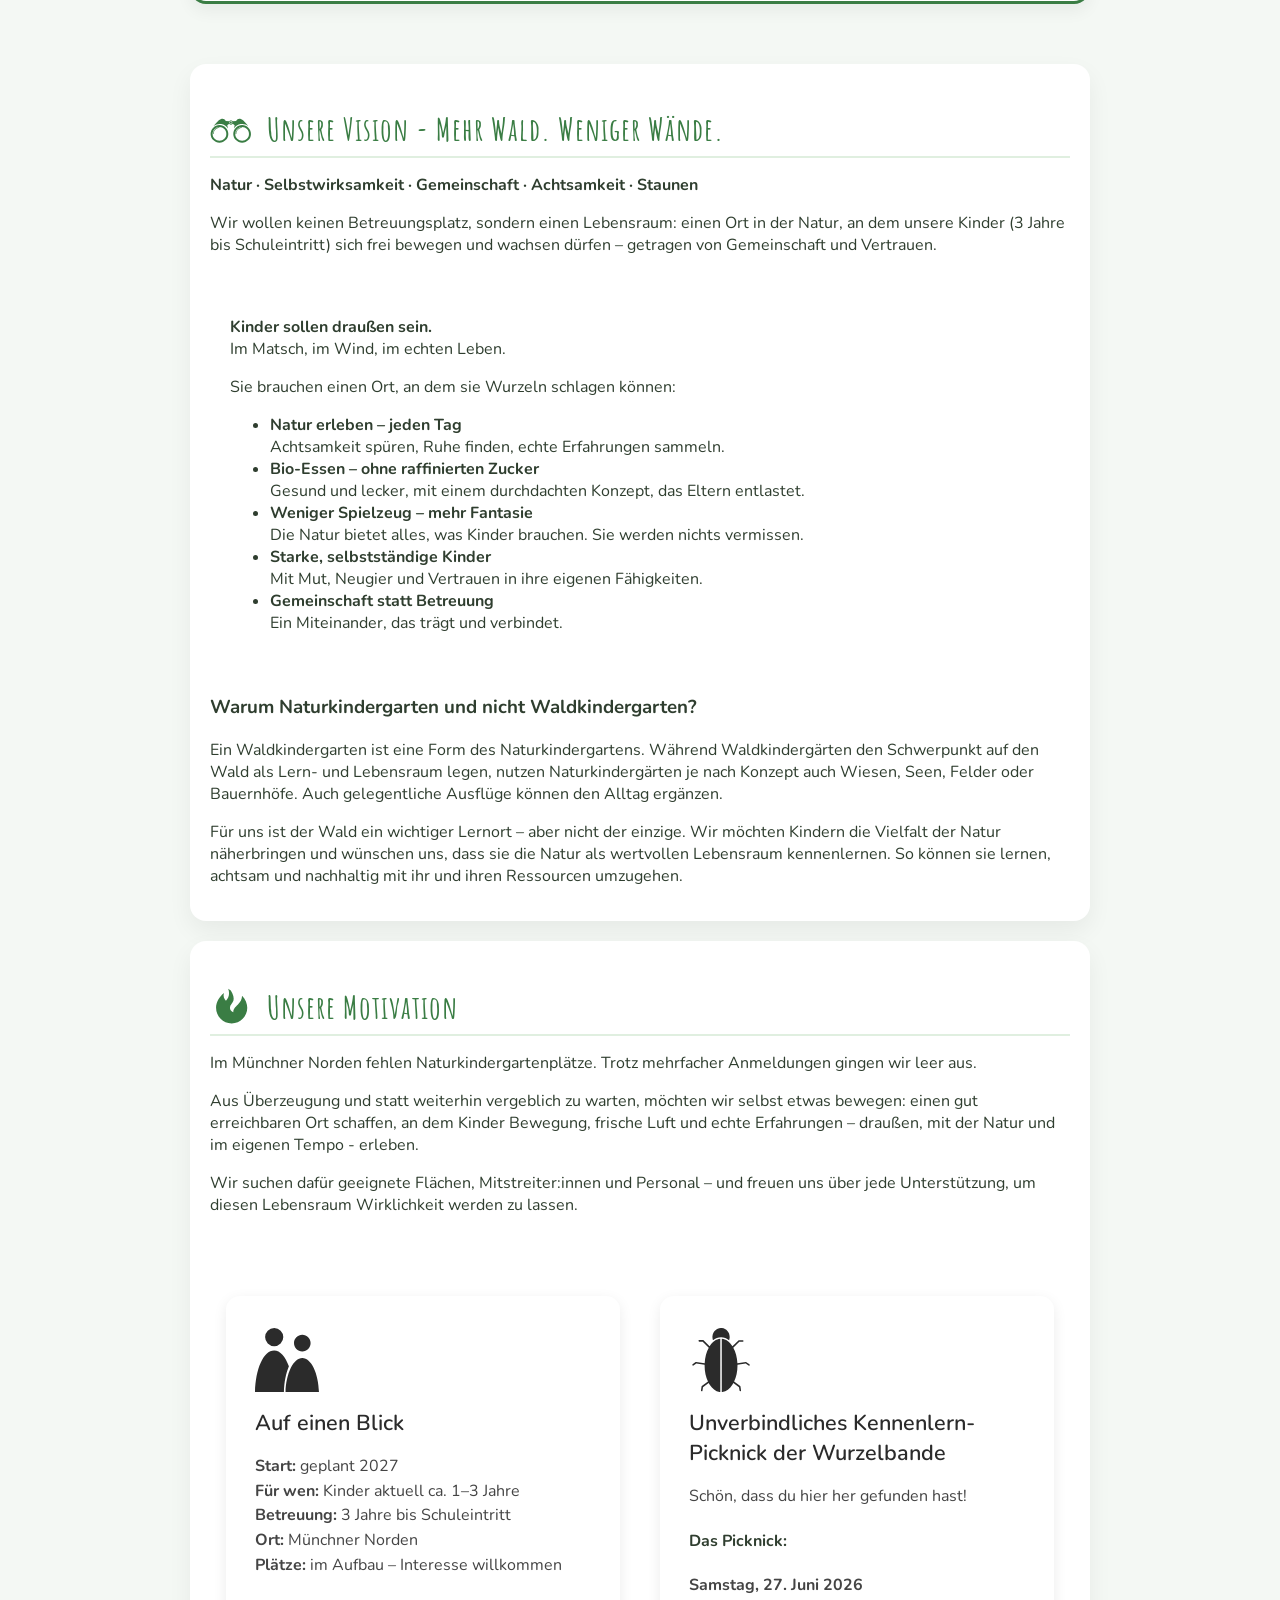
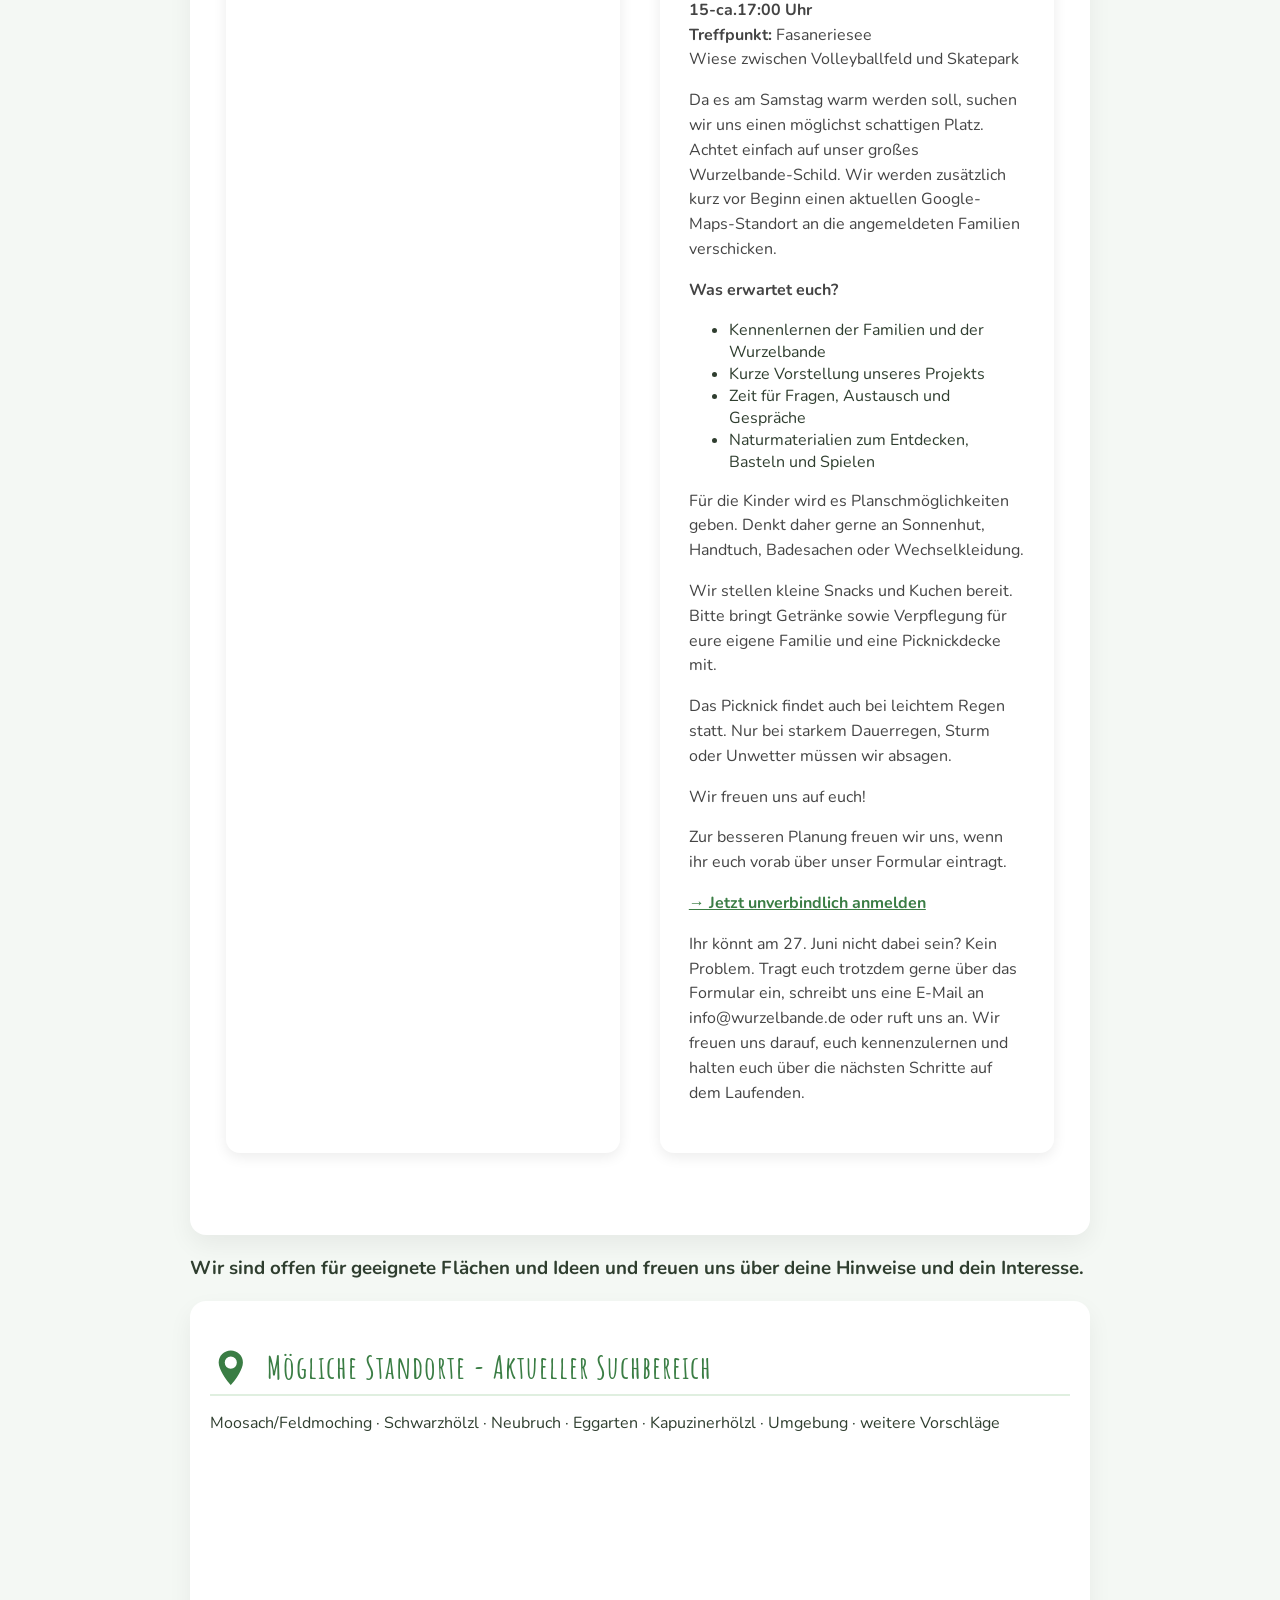
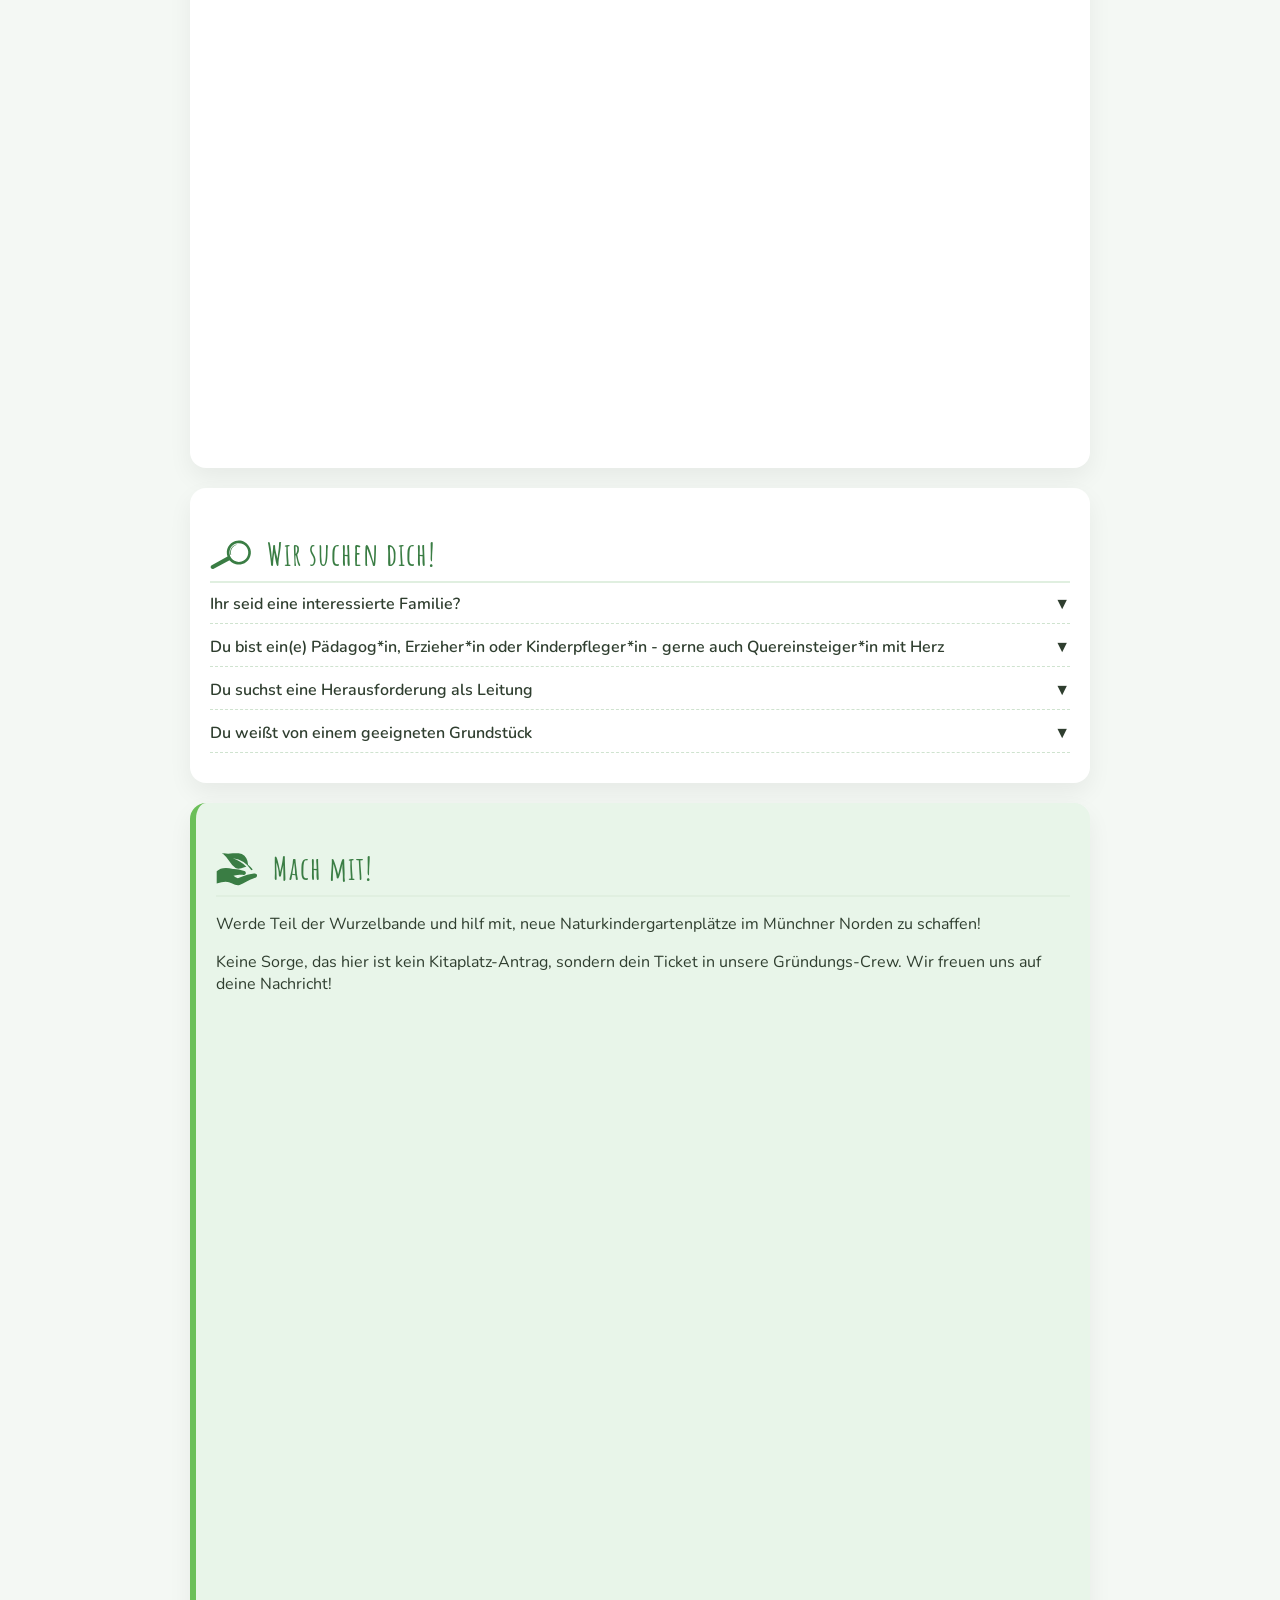
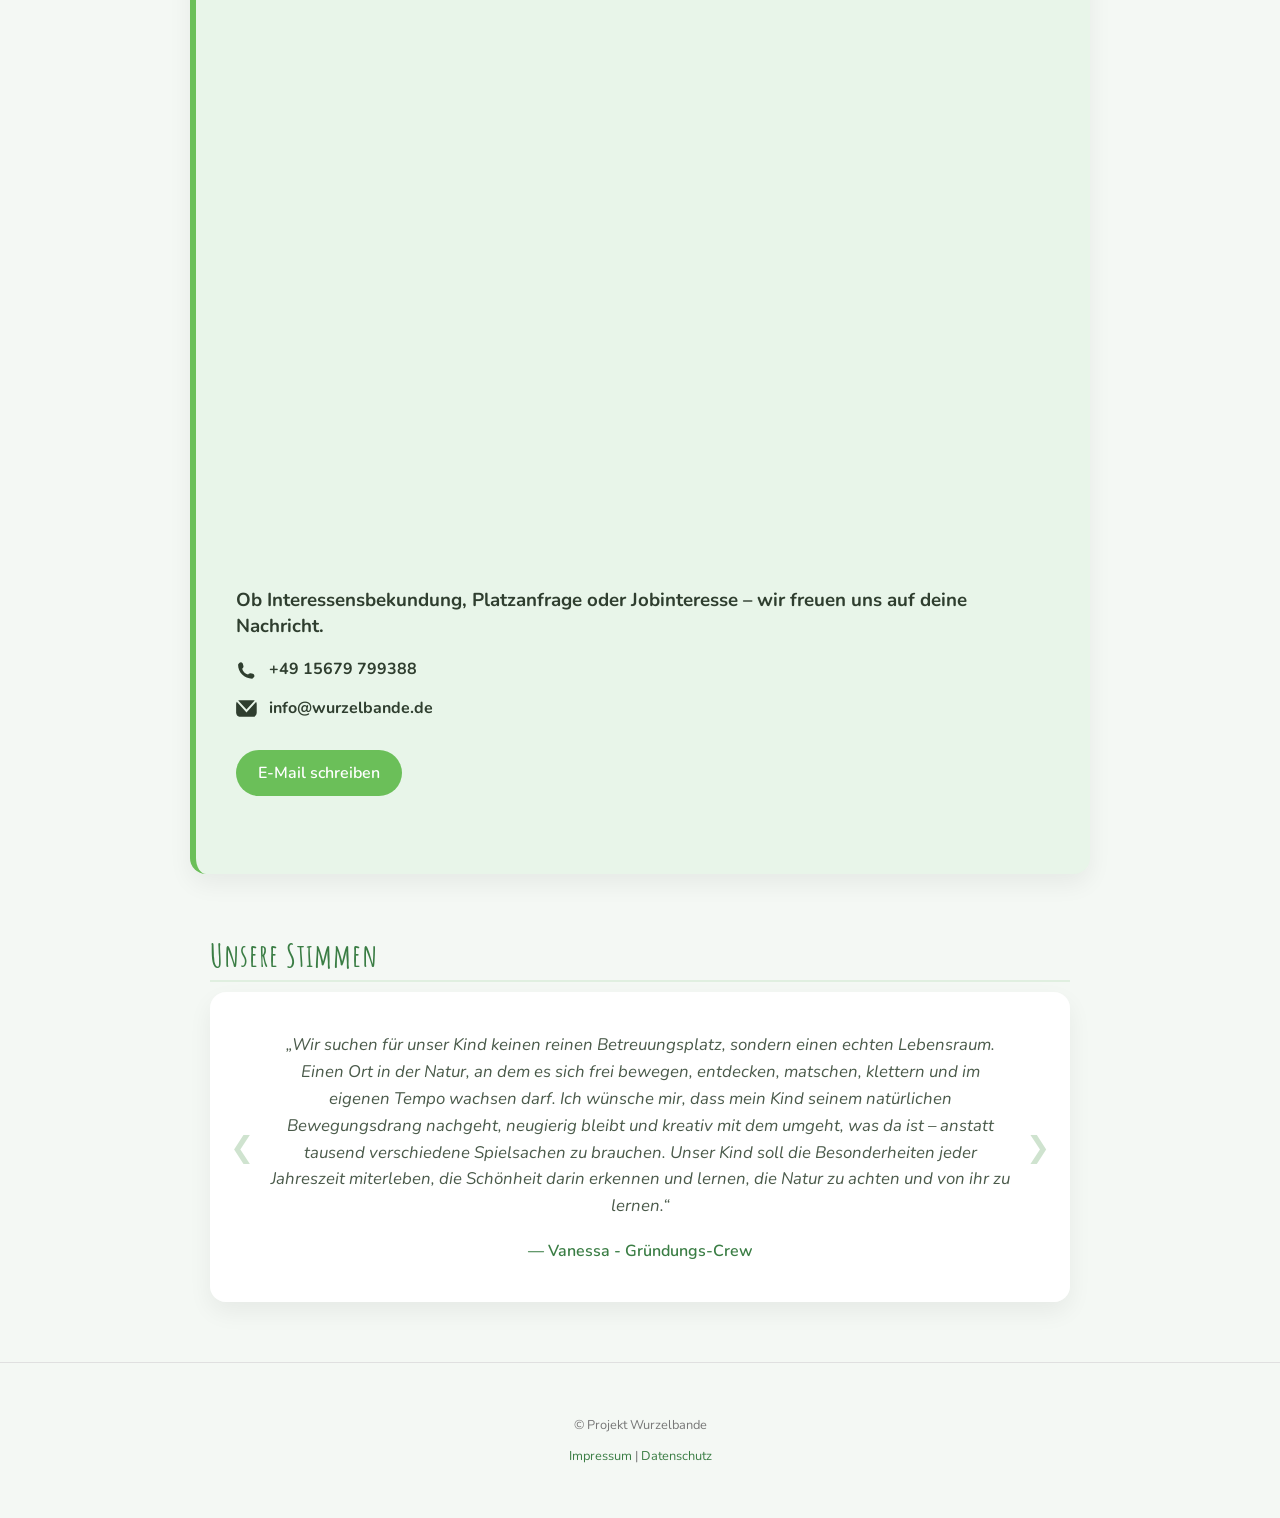
==== commit 16266814: "Refactor content structure for Naturkindergarten section Replaced paragraph with headings and improv" ====
--- a/index.html
+++ b/index.html
@@ -110,11 +110,13 @@
         </li>
       </ul>
     </section>
-    <p><strong>Warum Naturkindergarten und nicht Waldkindergarten?</strong><br>
-      Ein Waldkindergarten ist eine Form des Naturkindergartens. Während Waldkindergärten den Schwerpunkt auf den Wald als Lern- und Lebensraum legen, nutzen Naturkindergärten je nach Konzept auch Wiesen, Seen, Felder oder Bauernhöfe. Auch gelegentliche Ausflüge können den Alltag ergänzen. </br>
-
-      Für uns ist der Wald ein wichtiger Lernort – aber nicht der einzige. Wir möchten Kindern die Vielfalt der Natur näherbringen und wünschen uns, dass sie die Natur als wertvollen Lebensraum kennenlernen. So können sie lernen, achtsam und nachhaltig mit ihr und ihren Ressourcen umzugehen.
-    </p>
+    <h3>Warum Naturkindergarten und nicht Waldkindergarten?</h3>
+      <p>
+        Ein Waldkindergarten ist eine Form des Naturkindergartens. Während Waldkindergärten den Schwerpunkt auf den Wald als Lern- und Lebensraum legen, nutzen Naturkindergärten je nach Konzept auch Wiesen, Seen, Felder oder Bauernhöfe. Auch gelegentliche Ausflüge können den Alltag ergänzen. 
+      </p>
+      <p>
+        Für uns ist der Wald ein wichtiger Lernort – aber nicht der einzige. Wir möchten Kindern die Vielfalt der Natur näherbringen und wünschen uns, dass sie die Natur als wertvollen Lebensraum kennenlernen. So können sie lernen, achtsam und nachhaltig mit ihr und ihren Ressourcen umzugehen.
+      </p>
   </div>
 
   <div class="card">
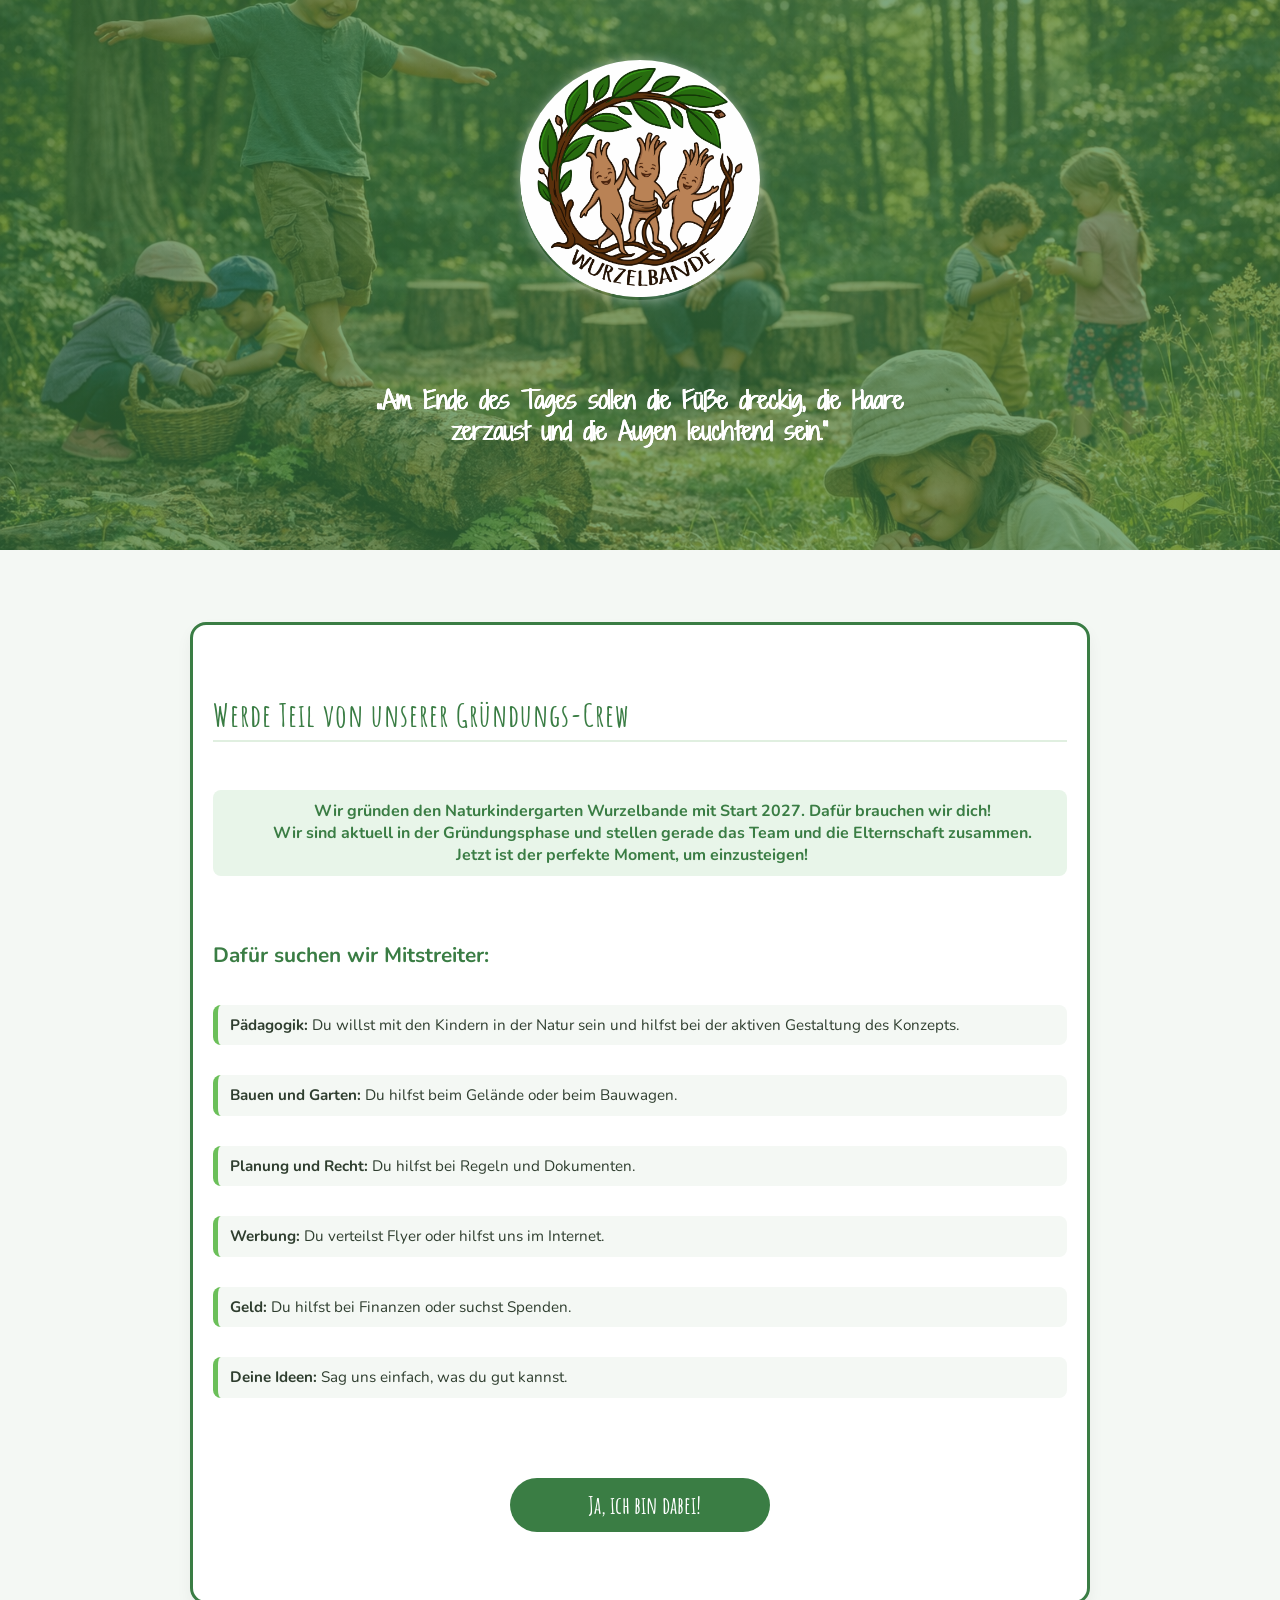
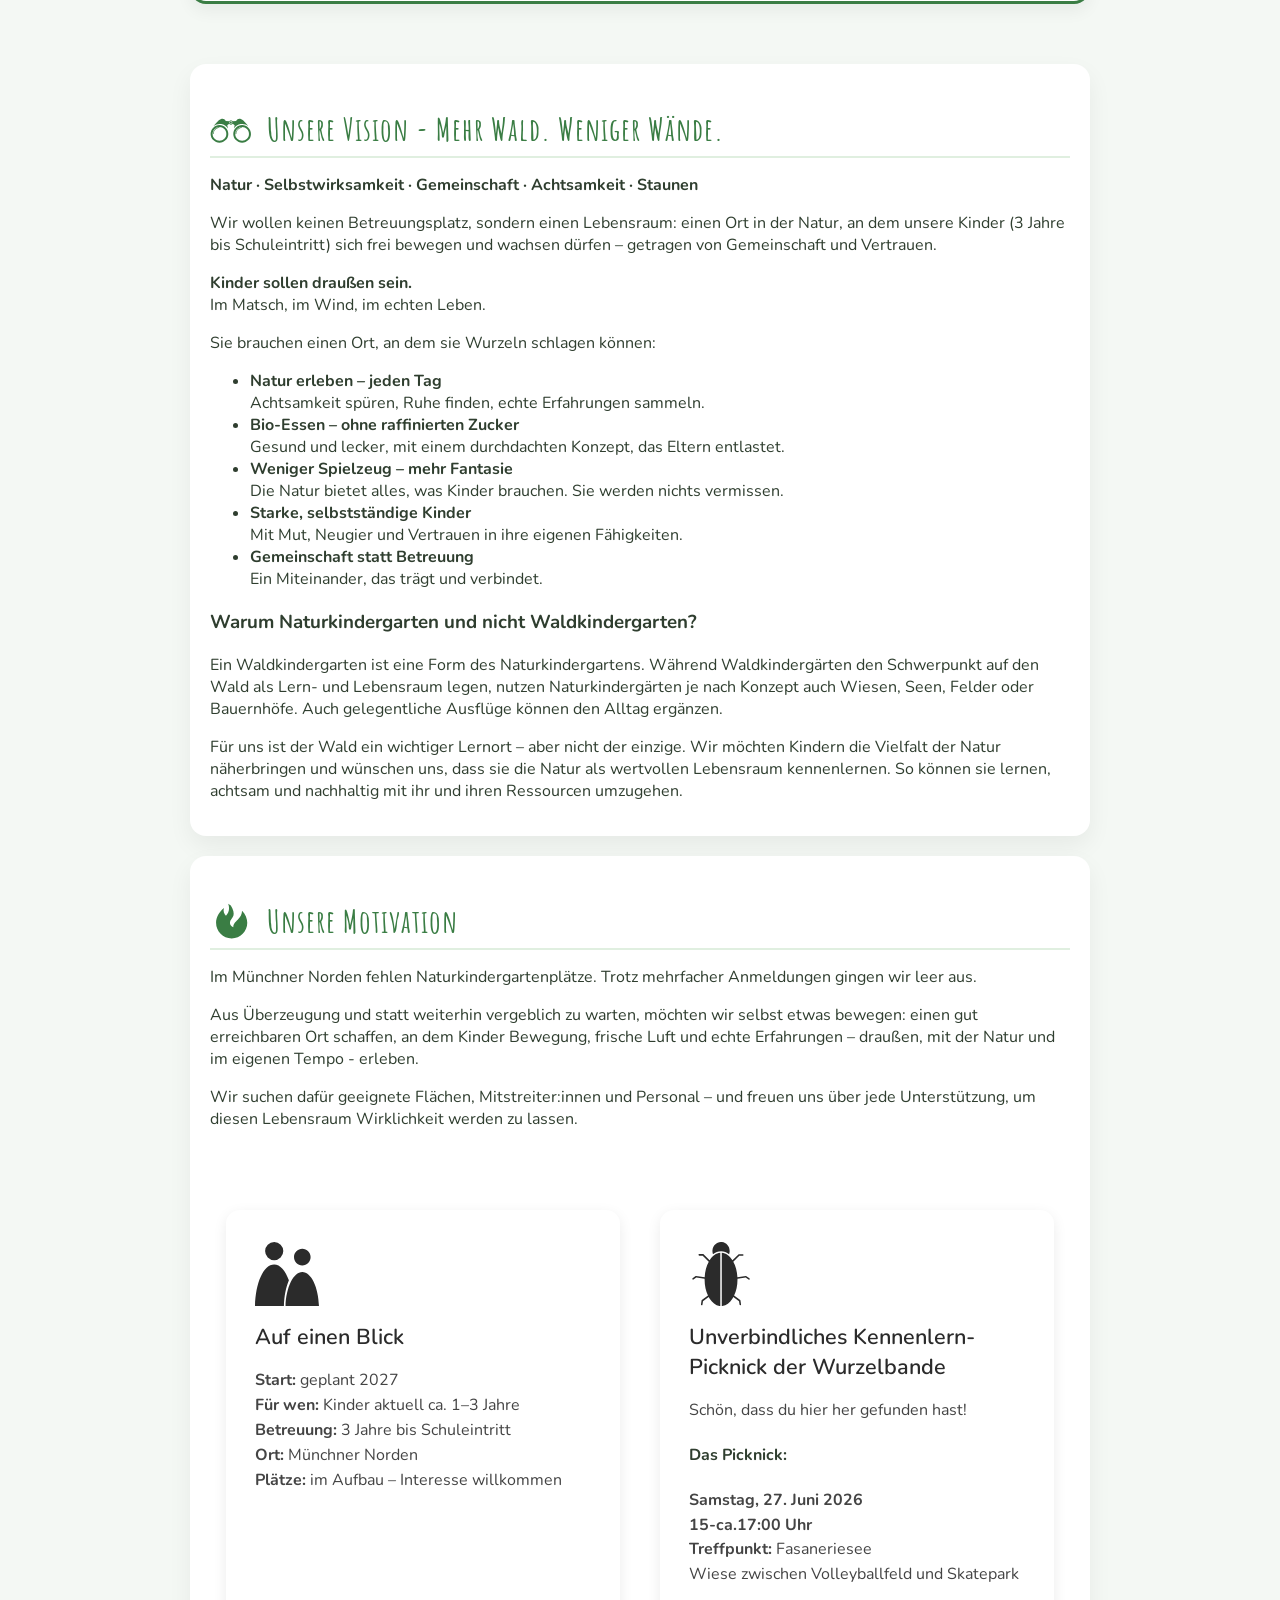
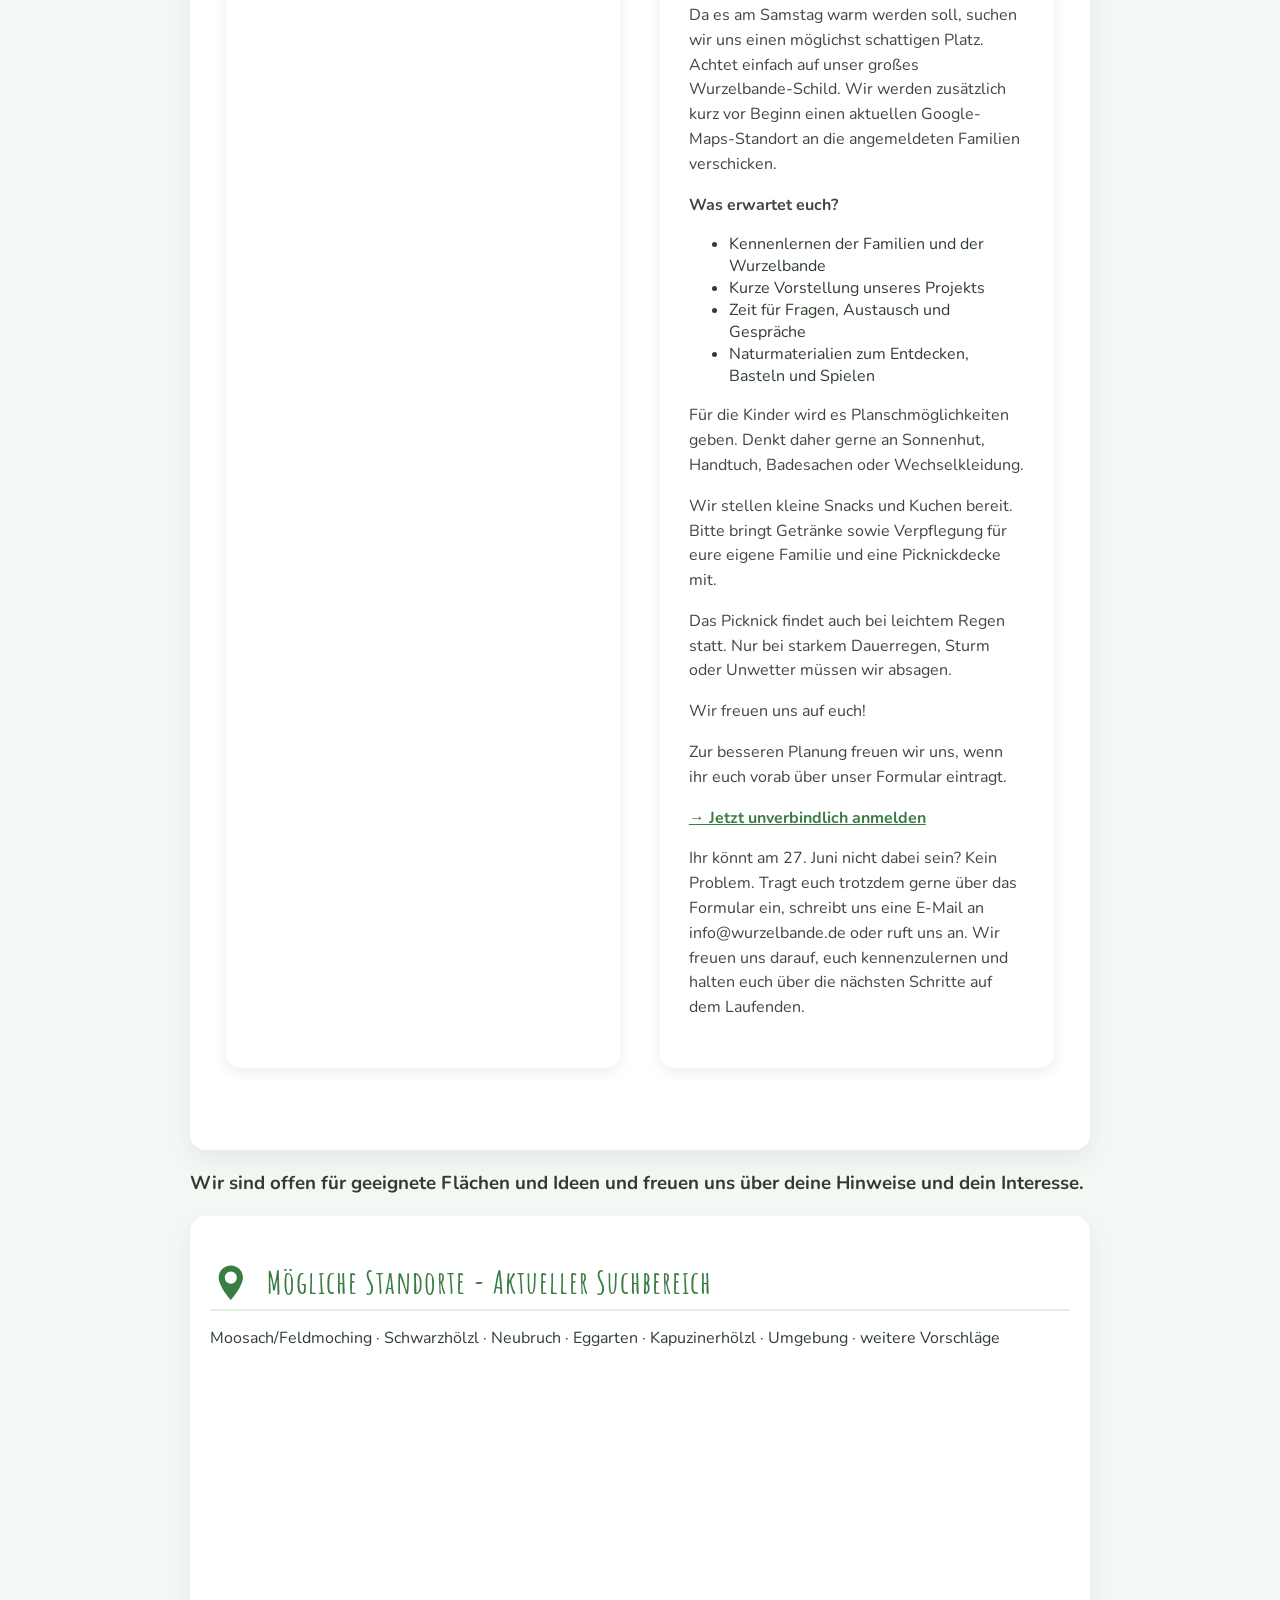
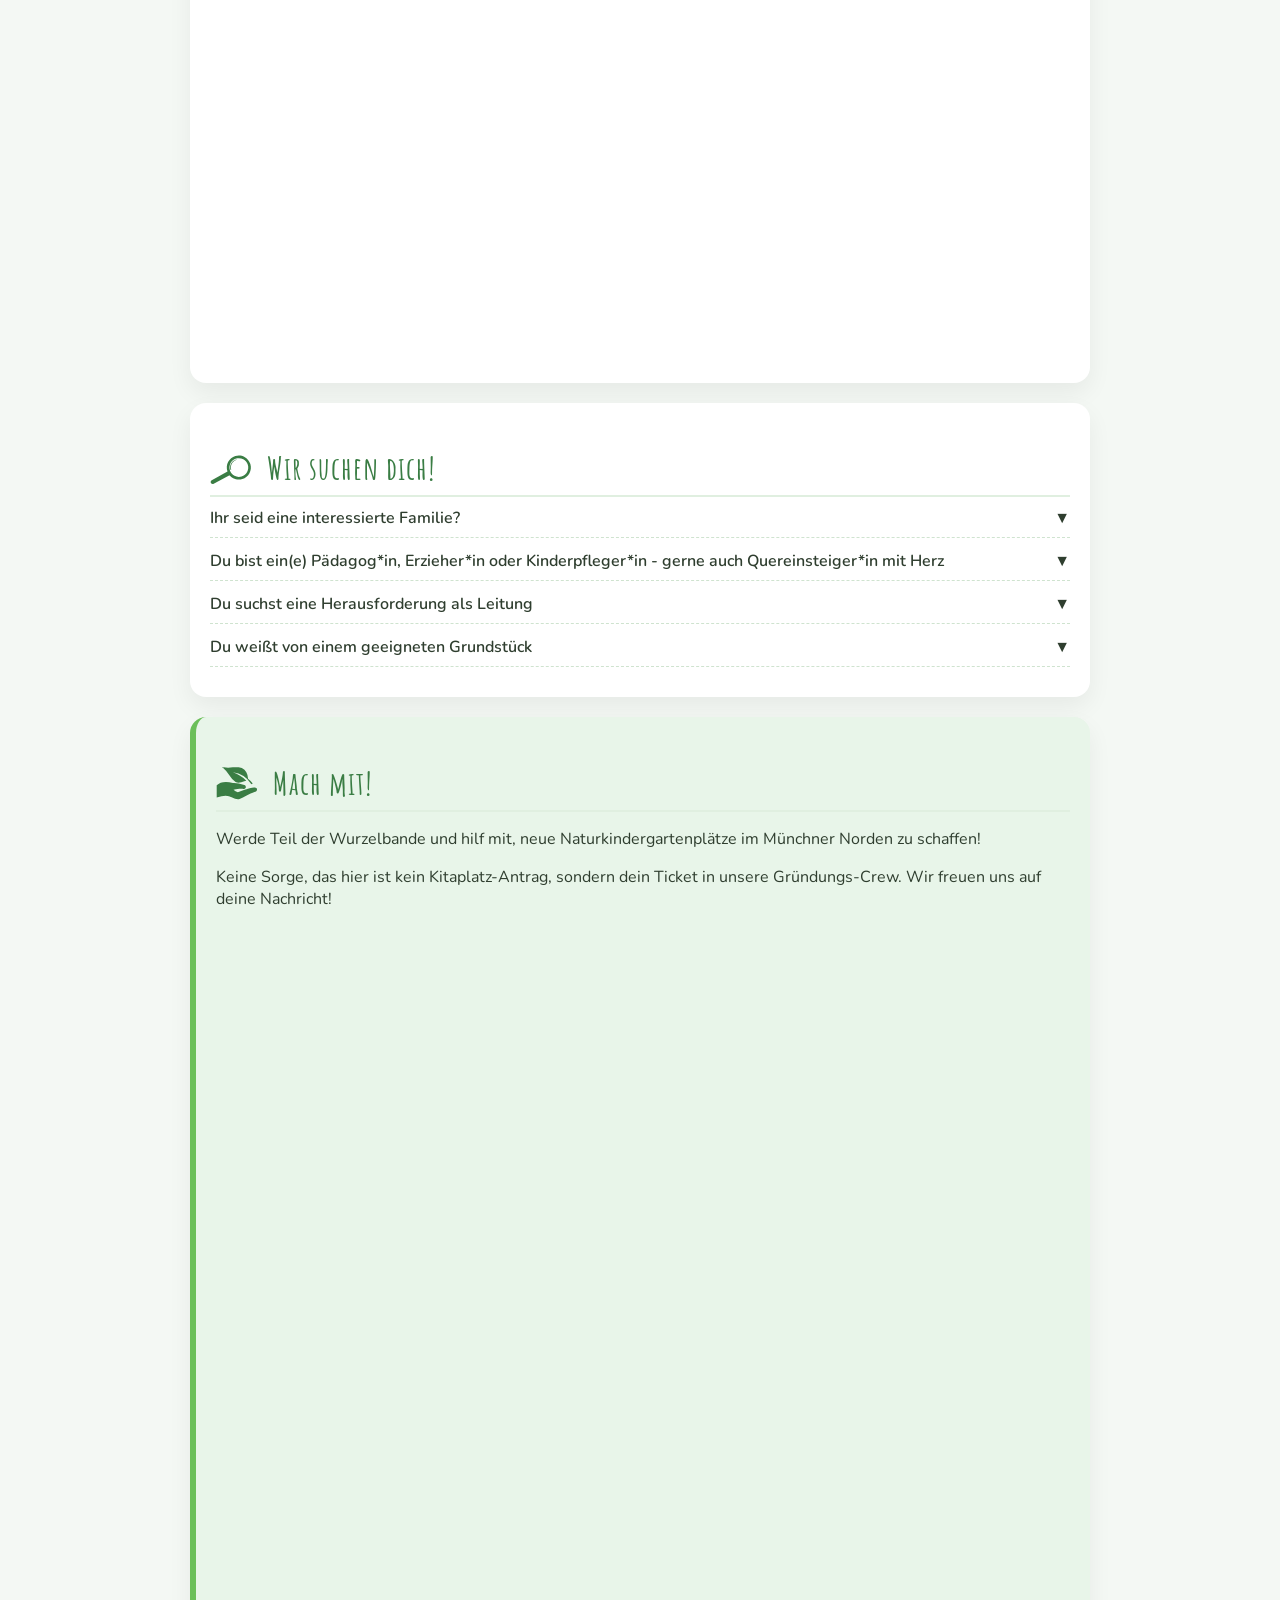
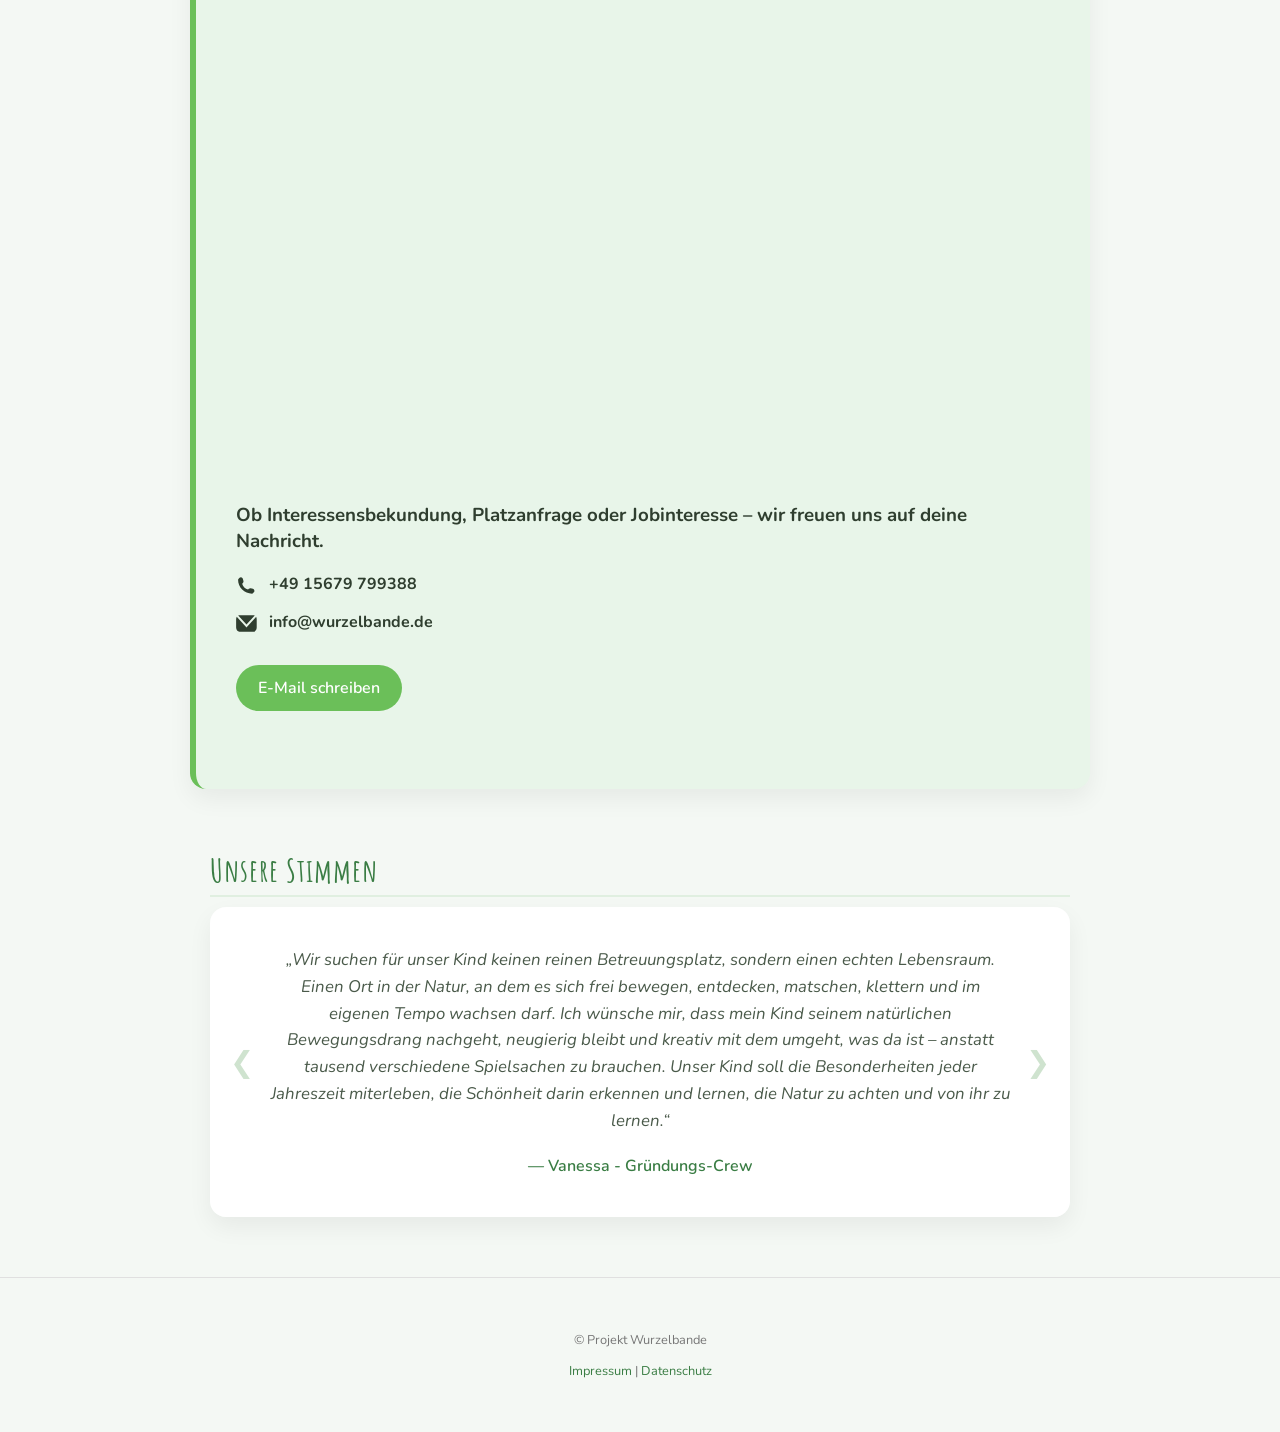
==== commit ef1c8bae: "Remove empty section tags from index.html Removed empty section tags from the HTML structure." ====
--- a/index.html
+++ b/index.html
@@ -81,7 +81,7 @@
       einen Ort in der Natur, an dem unsere Kinder (3 Jahre bis Schuleintritt) sich frei bewegen und wachsen dürfen –
       getragen von Gemeinschaft und Vertrauen.
     </p>
-    <section>
+    
       <p><strong>Kinder sollen draußen sein.</strong><br>
       Im Matsch, im Wind, im echten Leben.</p>
     
@@ -109,7 +109,7 @@
           Ein Miteinander, das trägt und verbindet.
         </li>
       </ul>
-    </section>
+    
     <h3>Warum Naturkindergarten und nicht Waldkindergarten?</h3>
       <p>
         Ein Waldkindergarten ist eine Form des Naturkindergartens. Während Waldkindergärten den Schwerpunkt auf den Wald als Lern- und Lebensraum legen, nutzen Naturkindergärten je nach Konzept auch Wiesen, Seen, Felder oder Bauernhöfe. Auch gelegentliche Ausflüge können den Alltag ergänzen. 
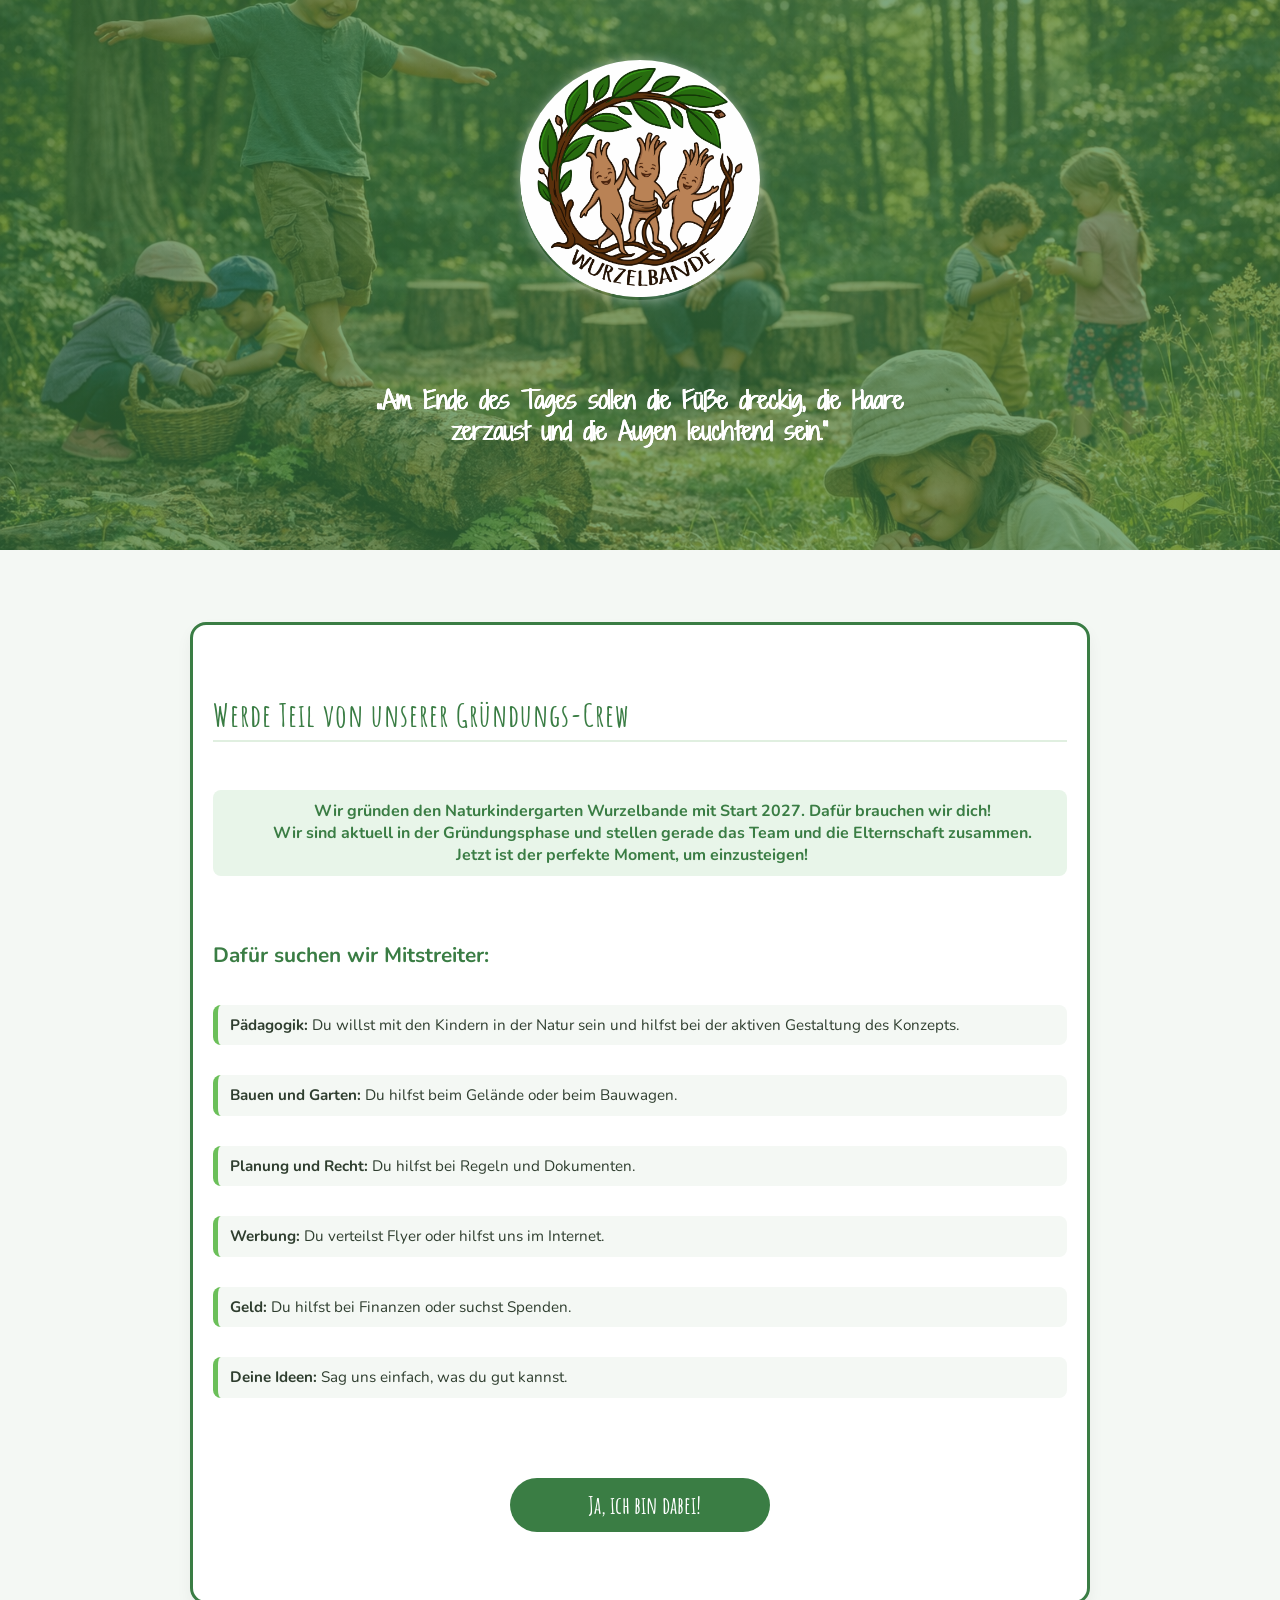
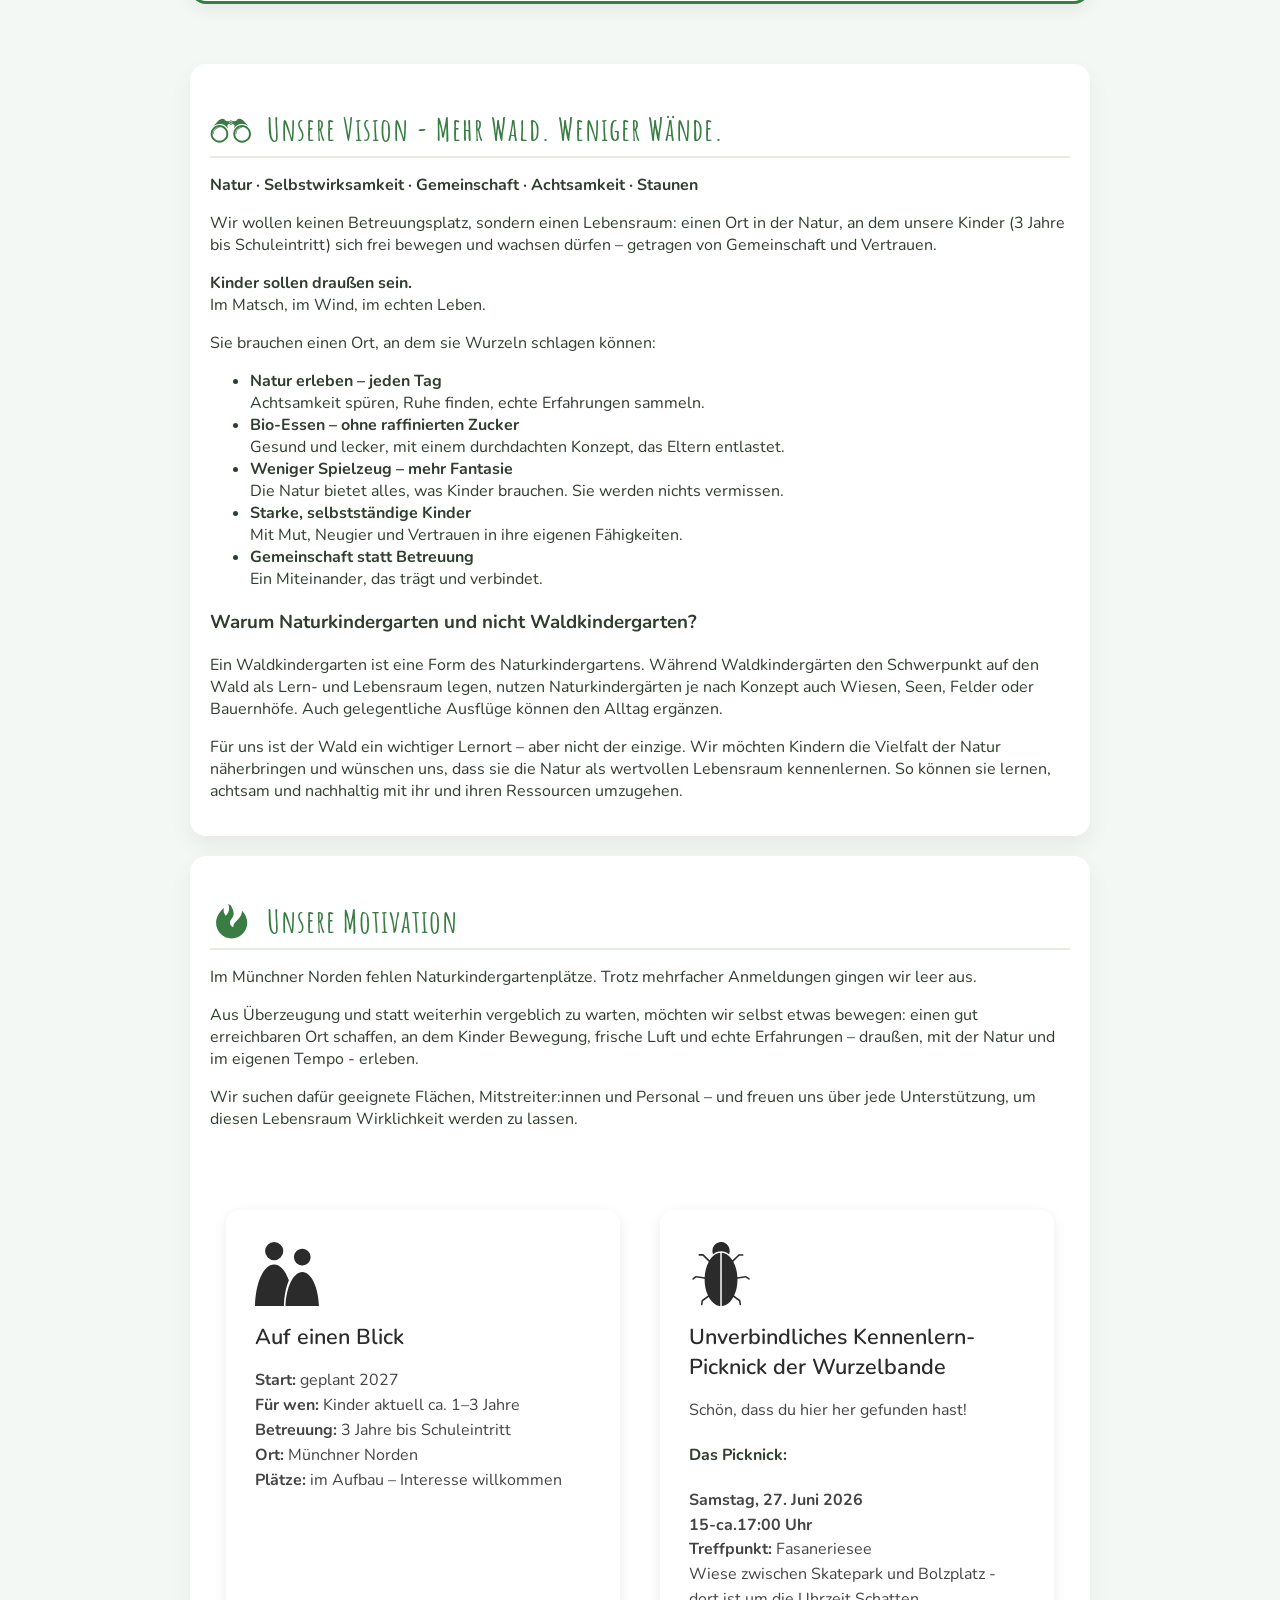
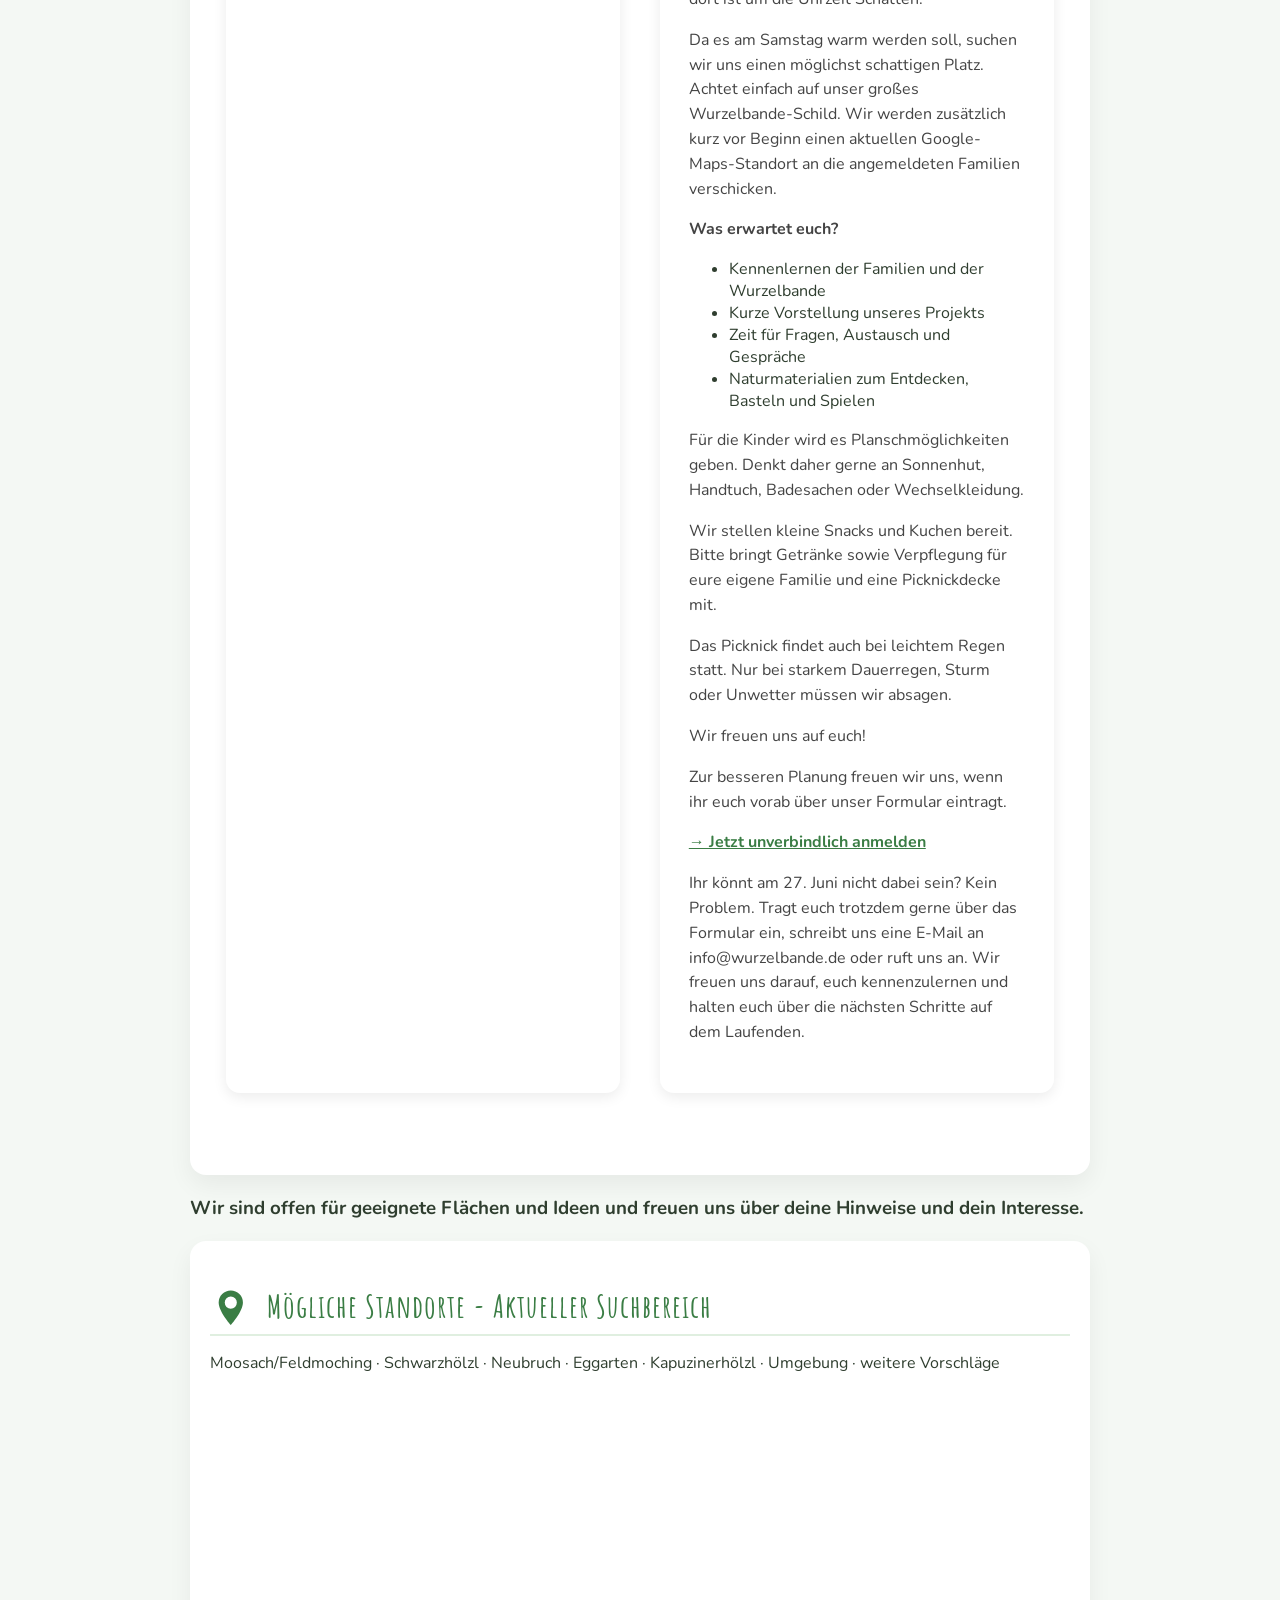
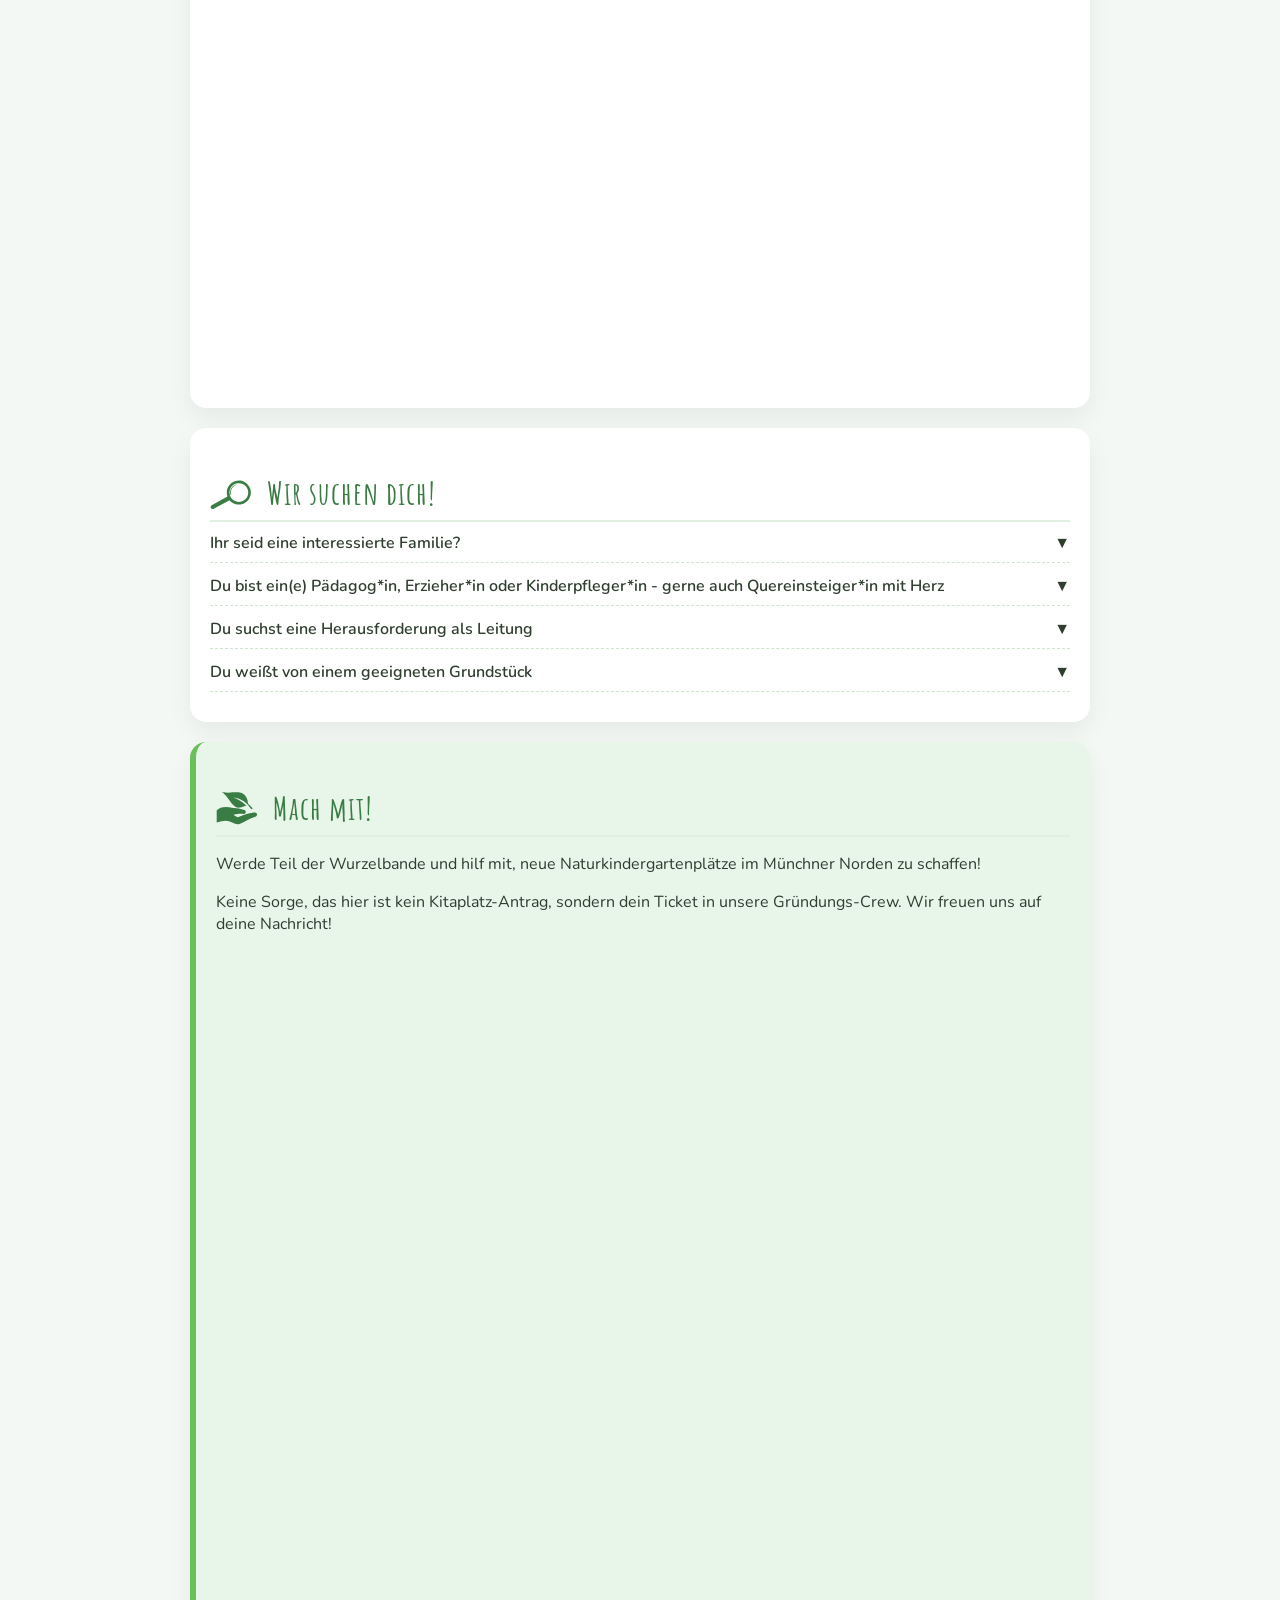
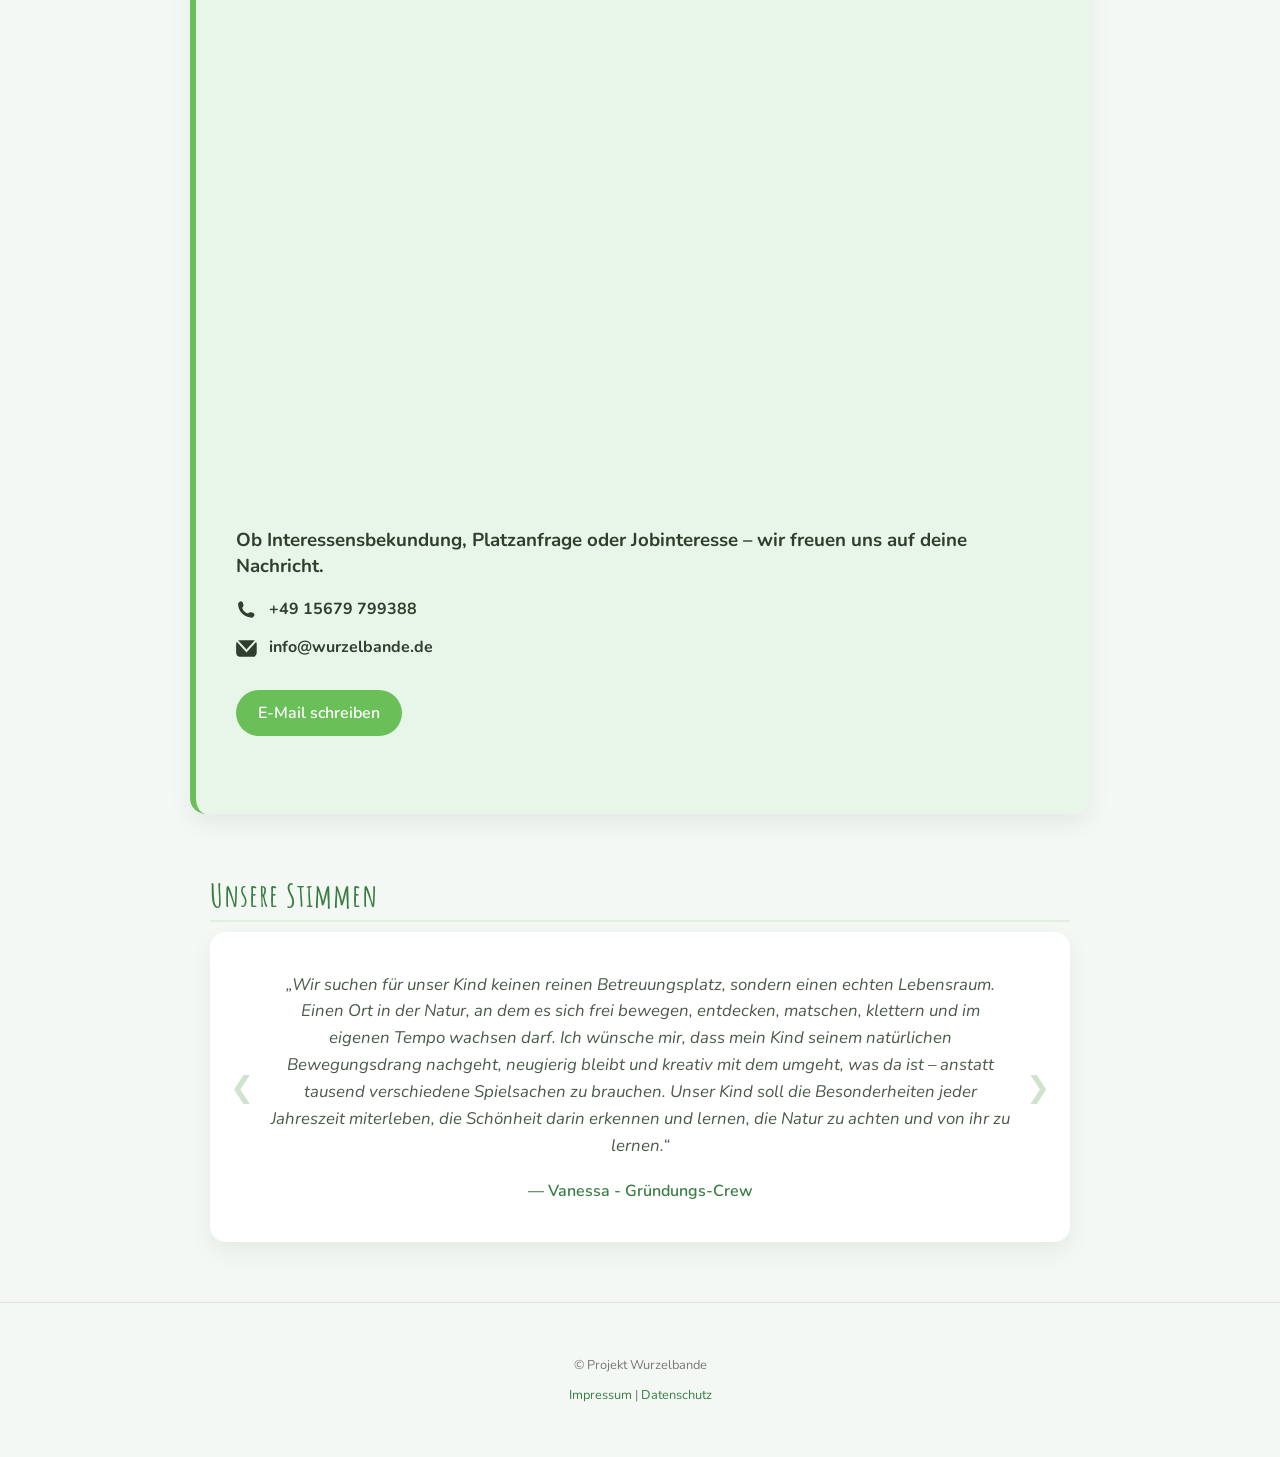
==== commit 721f2557: "Change meeting point description in index.html Updated meeting location details for the event." ====
--- a/index.html
+++ b/index.html
@@ -171,7 +171,7 @@
           <strong>Samstag, 27. Juni 2026</strong><br>
           <strong>15-ca.17:00 Uhr</strong><br>
           <strong>Treffpunkt:</strong> Fasaneriesee<br>
-          Wiese zwischen Volleyballfeld und Skatepark
+          Wiese zwischen Skatepark und Bolzplatz - dort ist um die Uhrzeit Schatten.
           </p>
           
           <p>
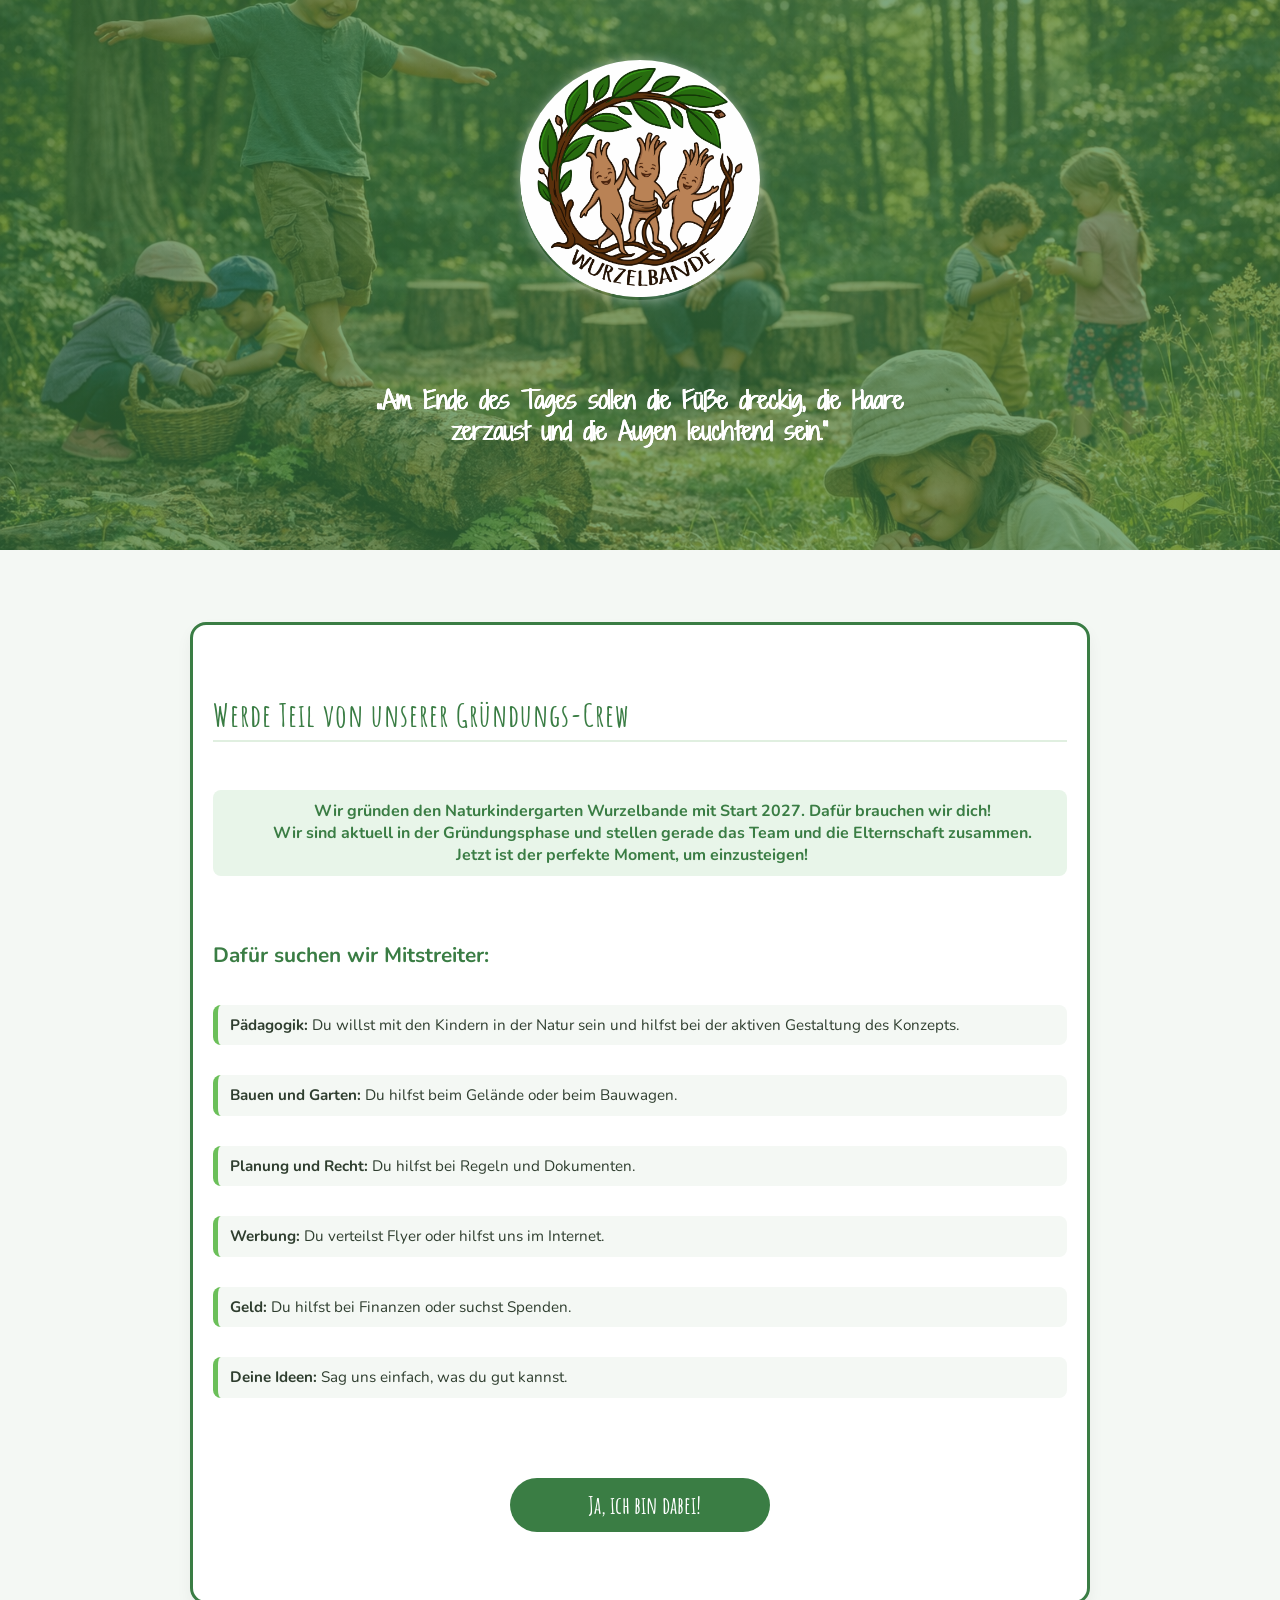
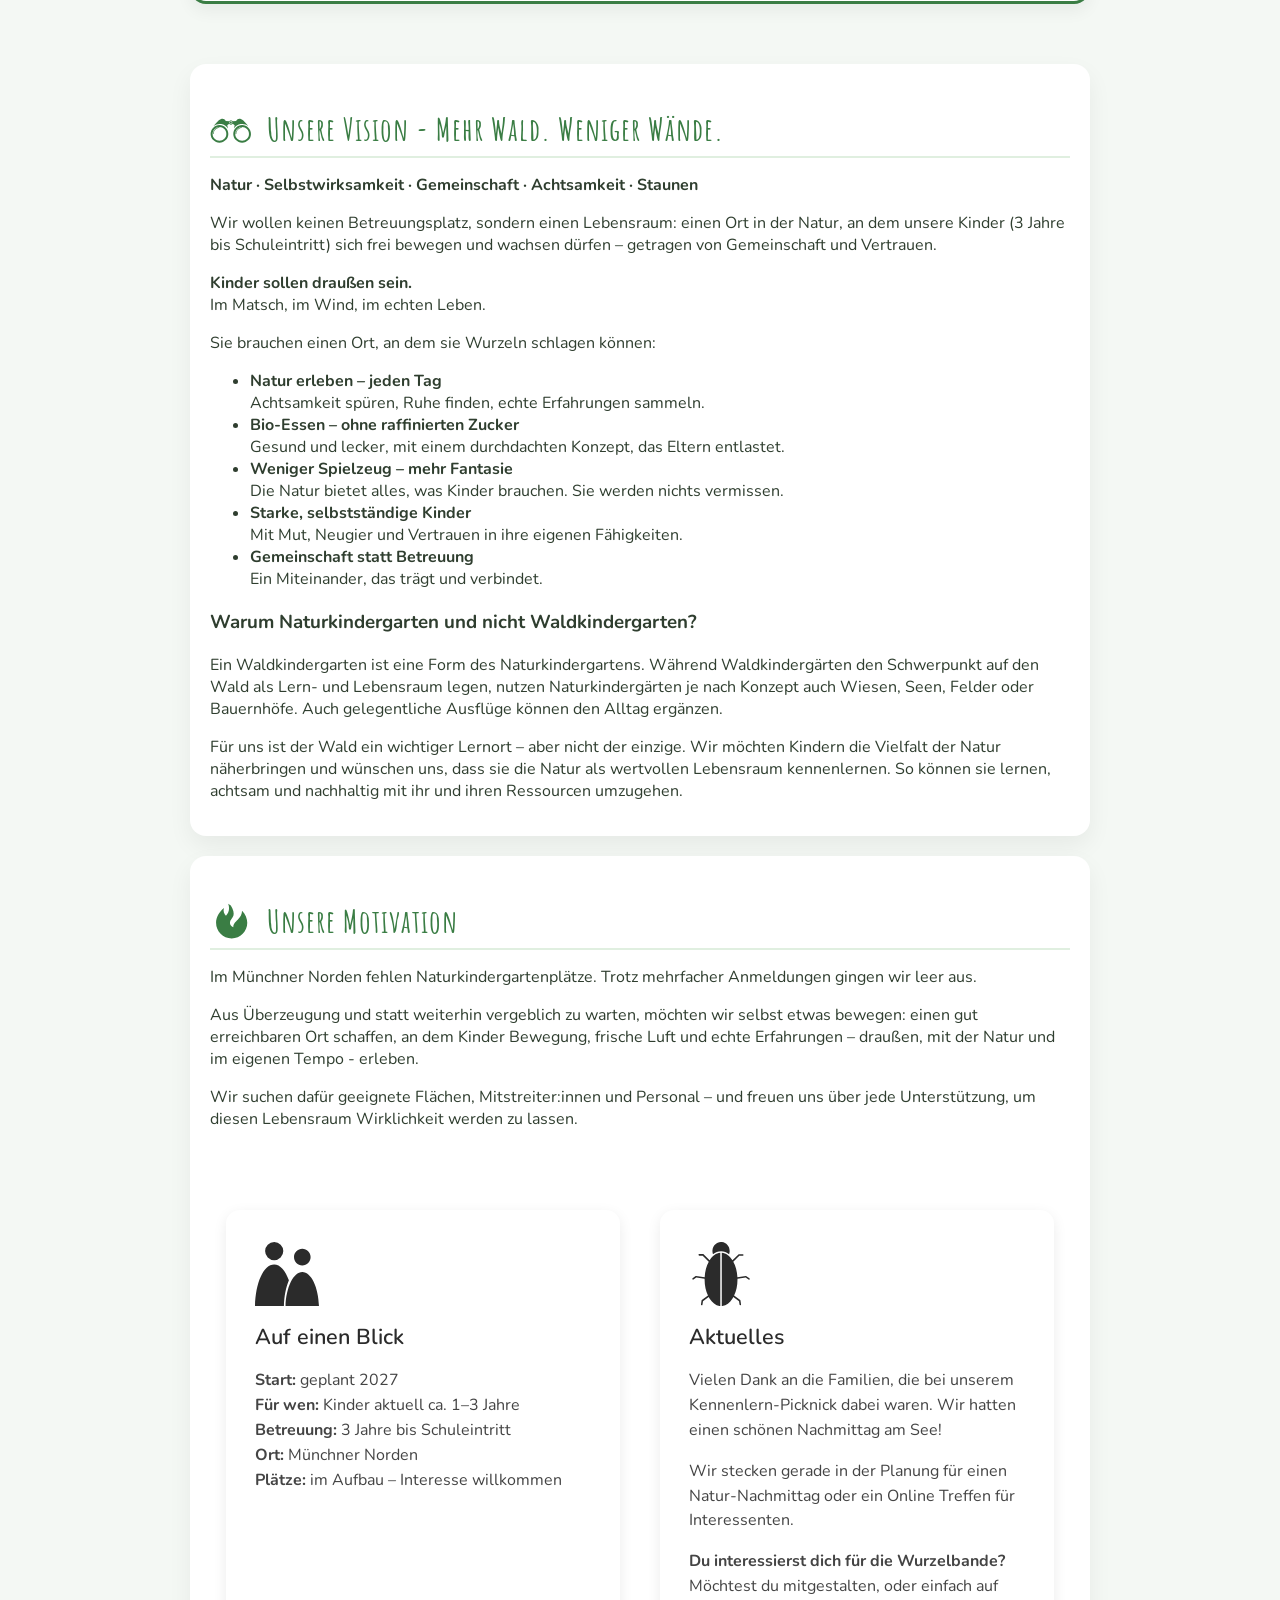
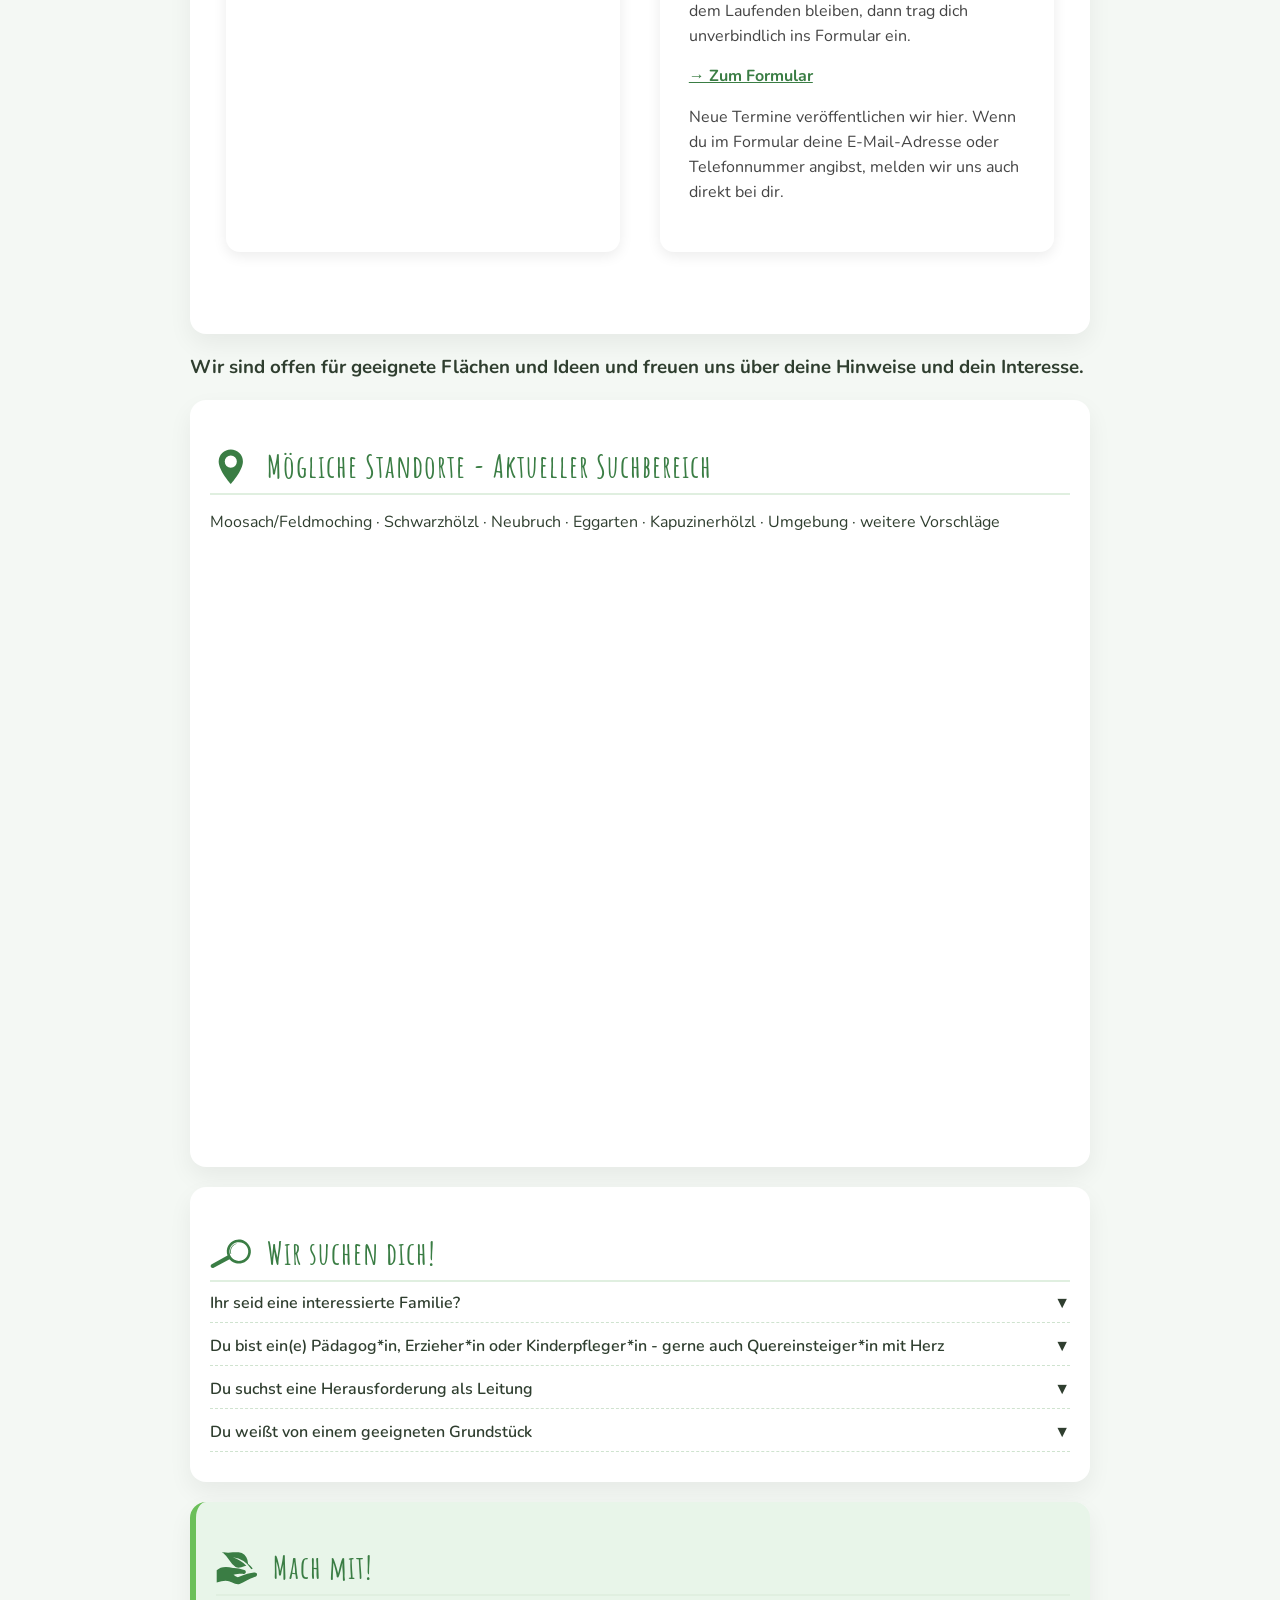
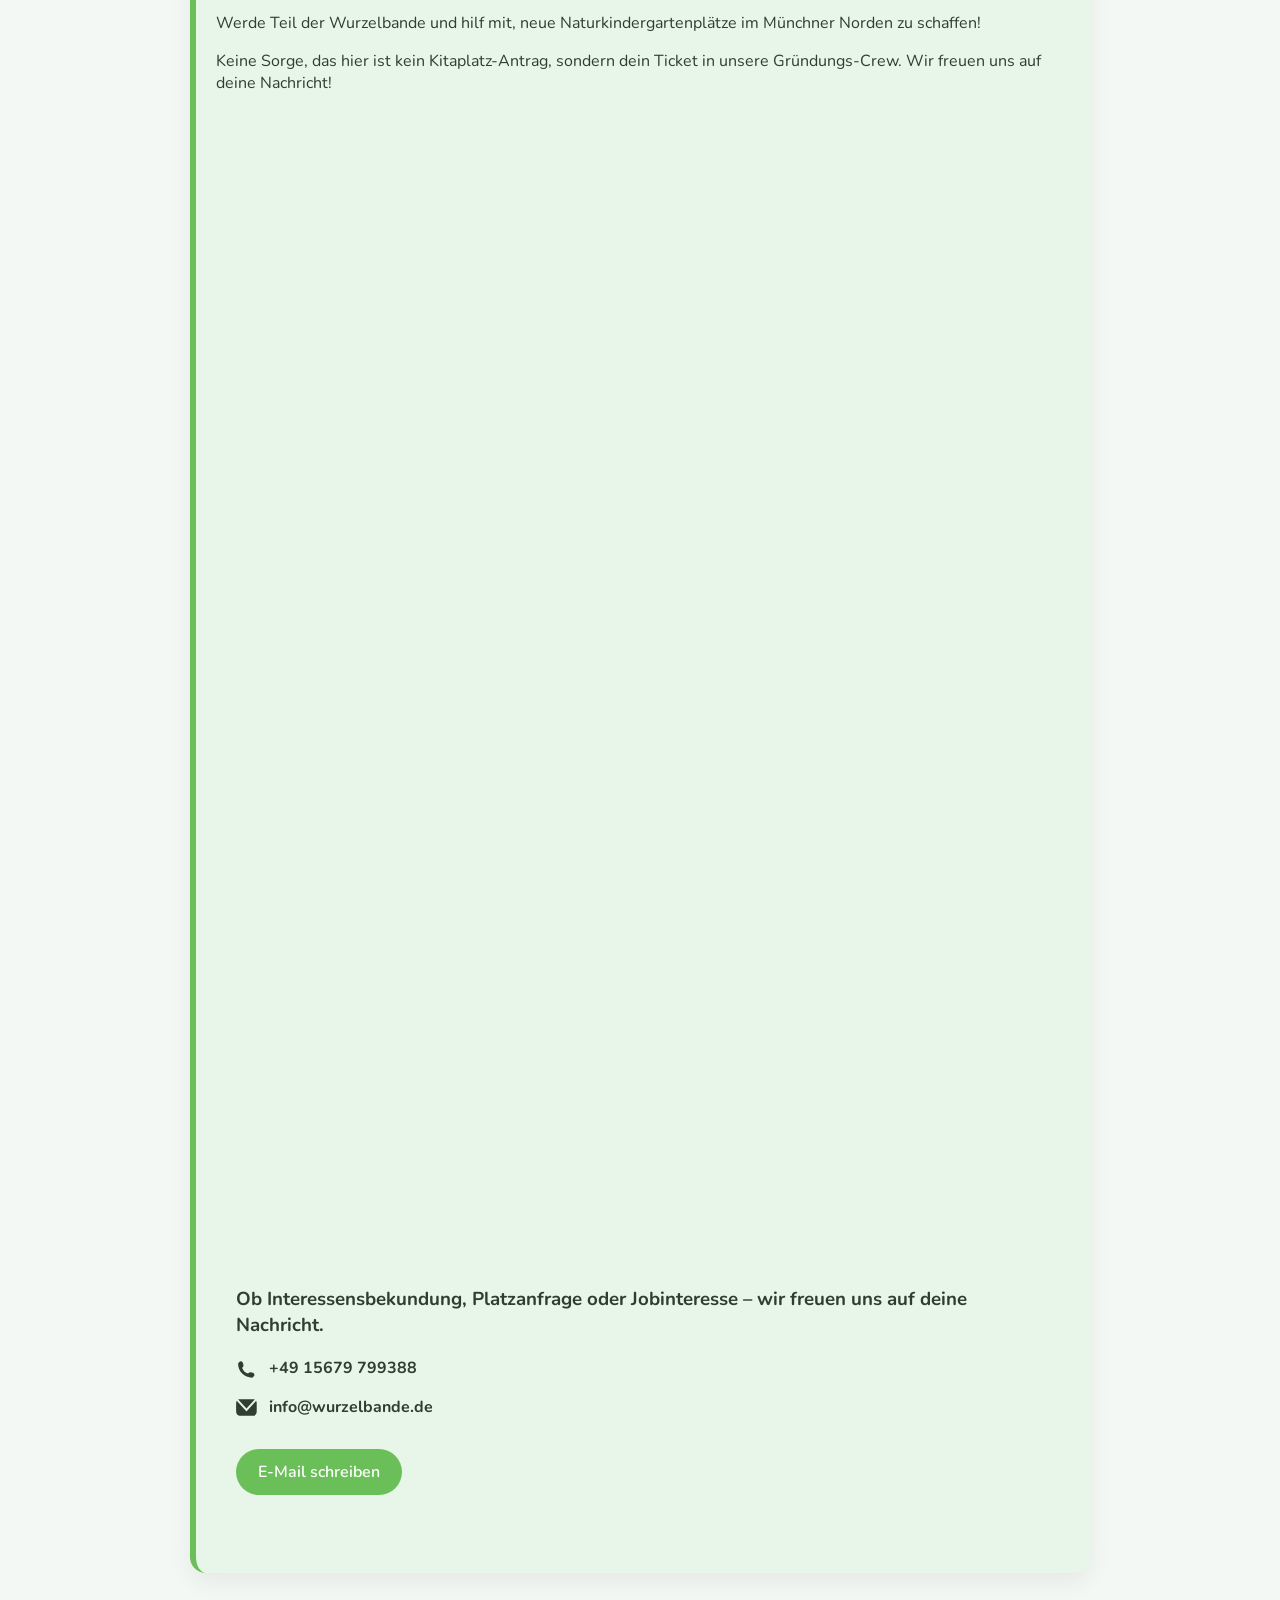
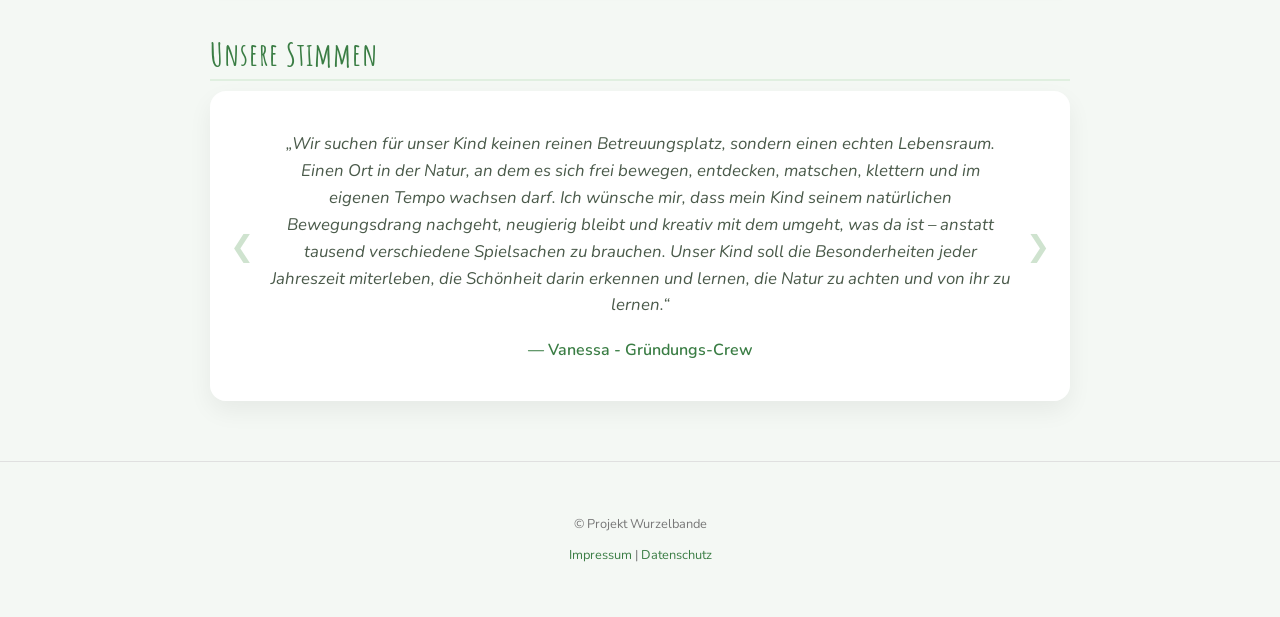
==== commit 757ca8c6: "Update index.html" ====
--- a/index.html
+++ b/index.html
@@ -160,63 +160,27 @@
               <path d="M866 1980V332c-128 10-244 97-331 234L349 381c-5-5-11-7-17-7H214c-13 0-24 11-24 24s11 24 24 24h108l187 186s1 0 1 1c-71 130-118 296-127 480l-261-40c-7-1-14 1-19 5l-94 69c-10 8-13 22-5 33 8 10 22 13 33 5l87-64 257 39v21c0 188 39 360 104 499l-191 142c-5 4-8 10-9 16l-17 117a23.7 23.7 0 1 0 47 7l16-107 176-131c9 16 17 31 27 46 87 138 203 227 332 237zm427-324 189 141c5 4 8 10 9 16l17 117a23.7 23.7 0 1 1-47 7l-16-107-175-130c-8 15-17 30-26 45-87 138-203 227-332 237V334c128 10 244 97 330 233l185-184c5-5 11-7 17-7h118c13 0 24 11 24 24s-11 24-24 24h-108l-186 185c72 130 118 297 128 481l258-39c7-1 14 1 19 5l94 69c10 8 13 22 5 33-8 10-22 13-33 5l-87-64-254 39v21c0 188-39 361-104 500zM916 1C769-13 639 99 624 253c-4 43 1 85 15 124 75-60 160-93 251-93 90 0 175 33 249 92 8-22 14-46 16-71 15-153-92-289-239-303z"/>
             </svg>
           </div>    
-          <h3 id="aktuelles">Unverbindliches Kennenlern-Picknick der Wurzelbande</h3>
+          <h3 id="aktuelles">Aktuelles</h3>
           
           <p>
-          Schön, dass du hier her gefunden hast!
+          Vielen Dank an die Familien, die bei unserem Kennenlern-Picknick dabei waren. Wir hatten einen schönen Nachmittag am See!
           </p>
           
-          <h4>Das Picknick:</h4>
-          <p>
-          <strong>Samstag, 27. Juni 2026</strong><br>
-          <strong>15-ca.17:00 Uhr</strong><br>
-          <strong>Treffpunkt:</strong> Fasaneriesee<br>
-          Wiese zwischen Skatepark und Bolzplatz - dort ist um die Uhrzeit Schatten.
-          </p>
+          <p>Wir stecken gerade in der Planung für einen Natur-Nachmittag oder ein Online Treffen für Interessenten.</p>
           
           <p>
-          Da es am Samstag warm werden soll, suchen wir uns einen möglichst schattigen Platz. Achtet einfach auf unser großes Wurzelbande-Schild. Wir werden zusätzlich kurz vor Beginn einen aktuellen Google-Maps-Standort an die angemeldeten Familien verschicken.
-          </p>
-          
-          <p>
-          <strong>Was erwartet euch?</strong>
-          </p>
-          
-          <ul>
-            <li>Kennenlernen der Familien und der Wurzelbande</li>
-            <li>Kurze Vorstellung unseres Projekts</li>
-            <li>Zeit für Fragen, Austausch und Gespräche</li>
-            <li>Naturmaterialien zum Entdecken, Basteln und Spielen</li>
-          </ul>
-          
-          <p>
-          Für die Kinder wird es Planschmöglichkeiten geben. Denkt daher gerne an Sonnenhut, Handtuch, Badesachen oder Wechselkleidung.
-          </p>
-          
-          <p>
-          Wir stellen kleine Snacks und Kuchen bereit. Bitte bringt Getränke sowie Verpflegung für eure eigene Familie und eine Picknickdecke mit.
-          </p>
-          
-          <p>
-          Das Picknick findet auch bei leichtem Regen statt. Nur bei starkem Dauerregen, Sturm oder Unwetter müssen wir absagen.
-          </p>
-          
-          <p>
-          Wir freuen uns auf euch!
-          </p>
-          
-          <p>
-          Zur besseren Planung freuen wir uns, wenn ihr euch vorab über unser Formular eintragt.
+            <strong>Du interessierst dich für die Wurzelbande?</strong><br>
+              Möchtest du mitgestalten, oder einfach auf dem Laufenden bleiben, dann trag dich unverbindlich ins Formular ein.
           </p>
           
           <p>
           <a href="#form" style="font-weight: bold; text-decoration: underline;">
-          → Jetzt unverbindlich anmelden
+          → Zum Formular
           </a>
           </p>
           
           <p>
-          Ihr könnt am 27. Juni nicht dabei sein? Kein Problem. Tragt euch trotzdem gerne über das Formular ein, schreibt uns eine E-Mail an info@wurzelbande.de oder ruft uns an. Wir freuen uns darauf, euch kennenzulernen und halten euch über die nächsten Schritte auf dem Laufenden.
+          Neue Termine veröffentlichen wir hier. Wenn du im Formular deine E-Mail-Adresse oder Telefonnummer angibst, melden wir uns auch direkt bei dir.
           </p>
       </article>
     </section>
